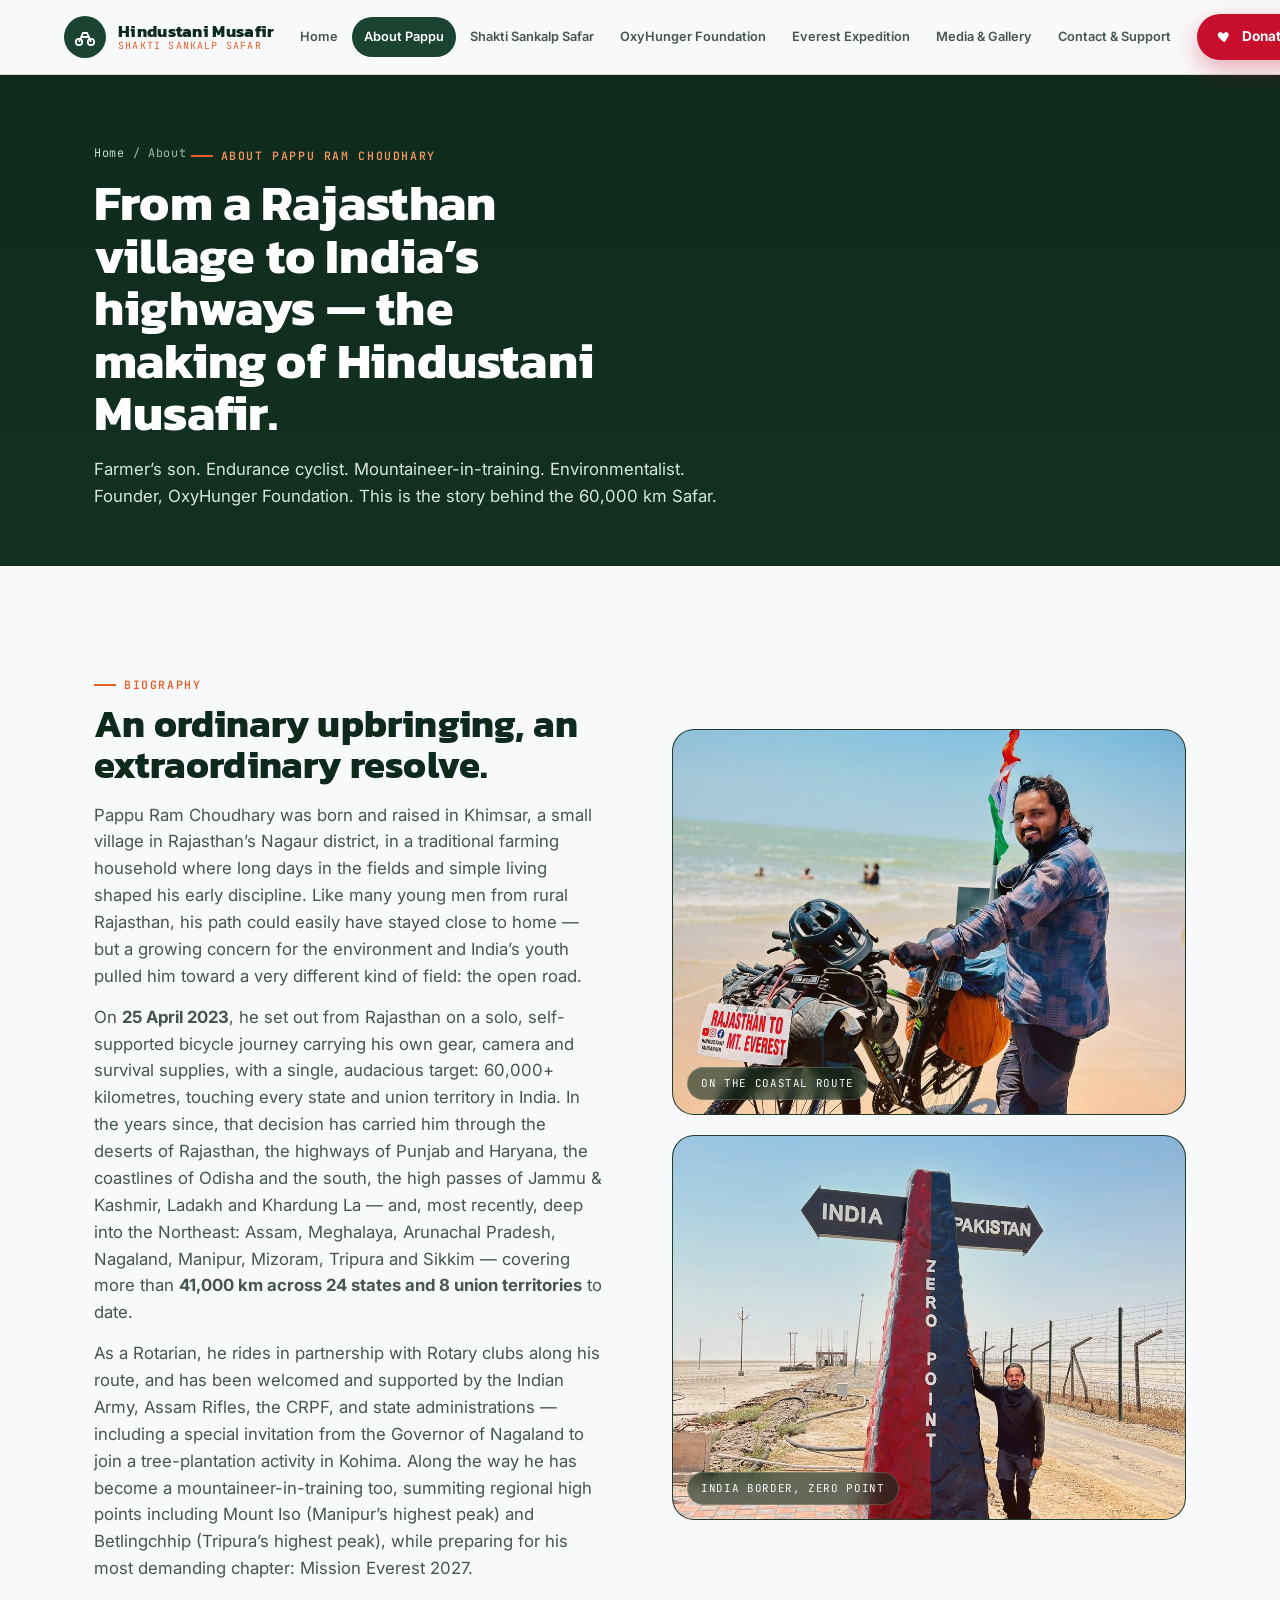
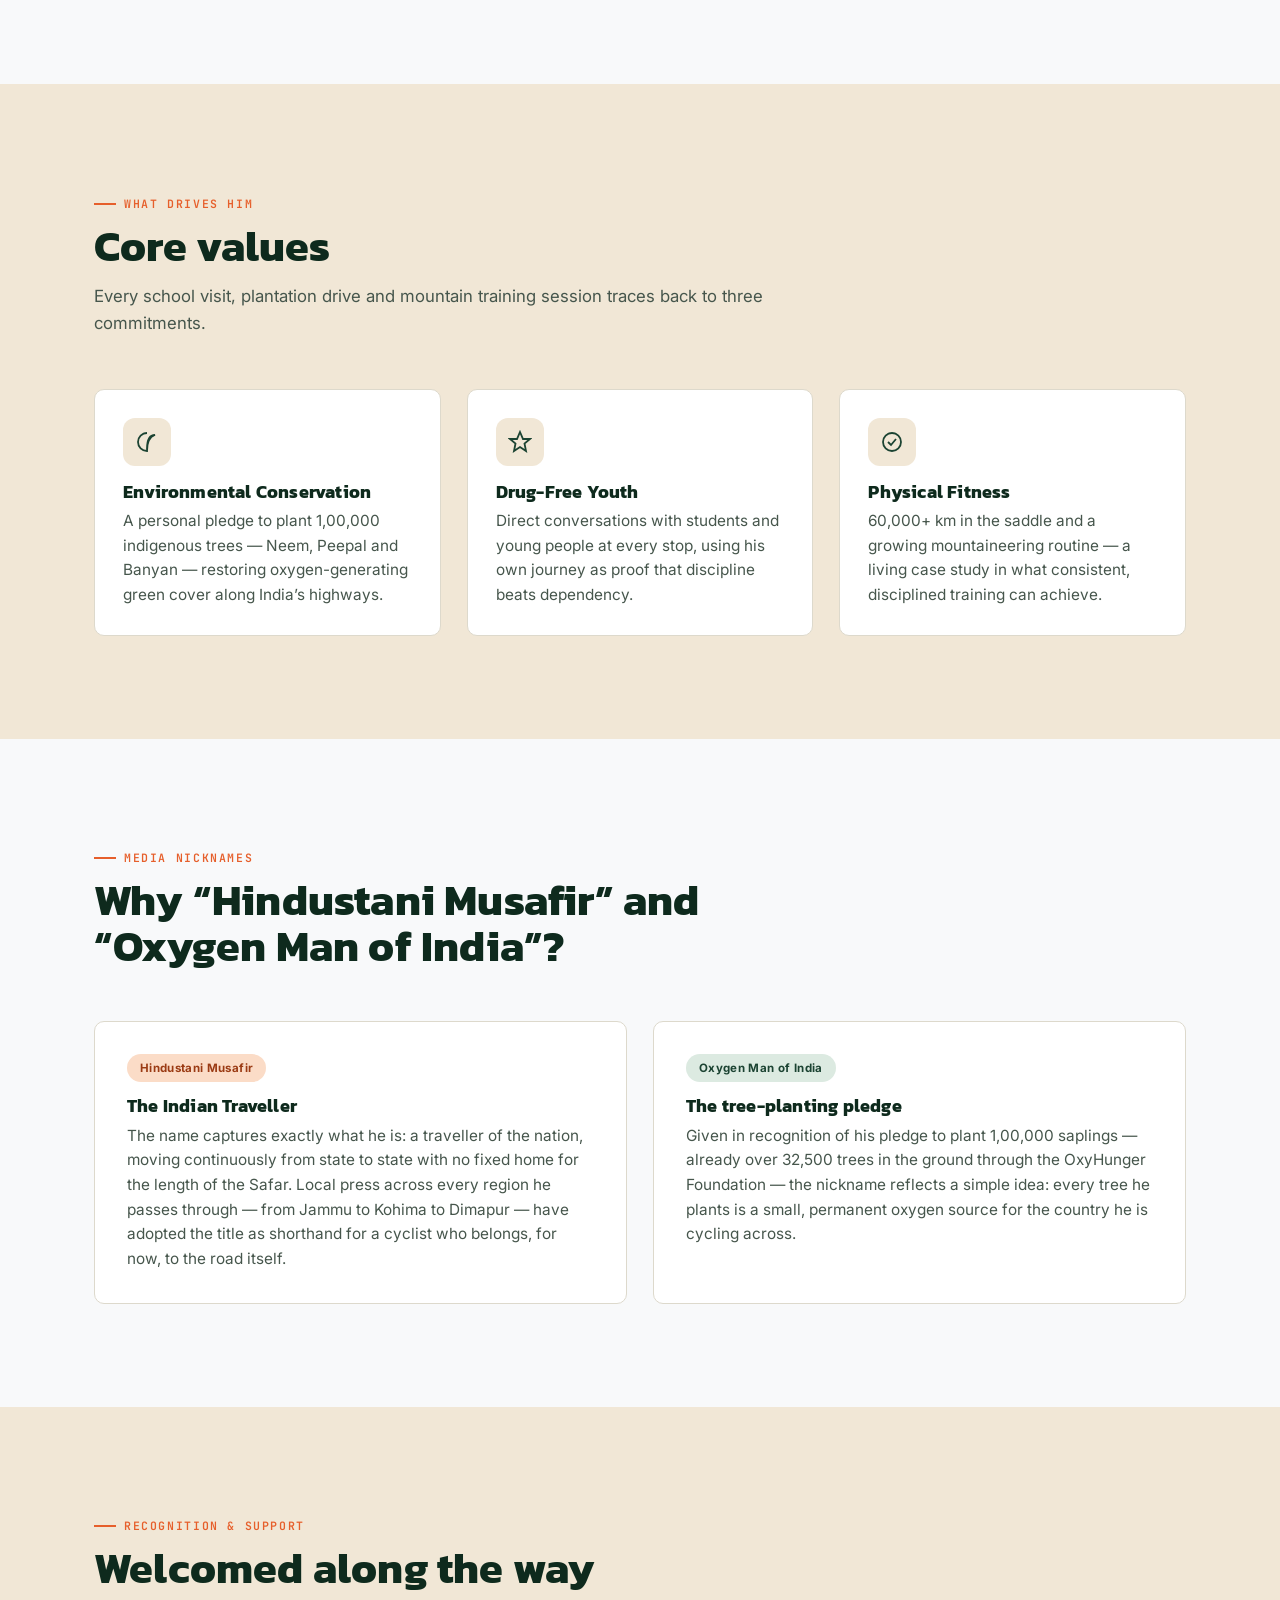
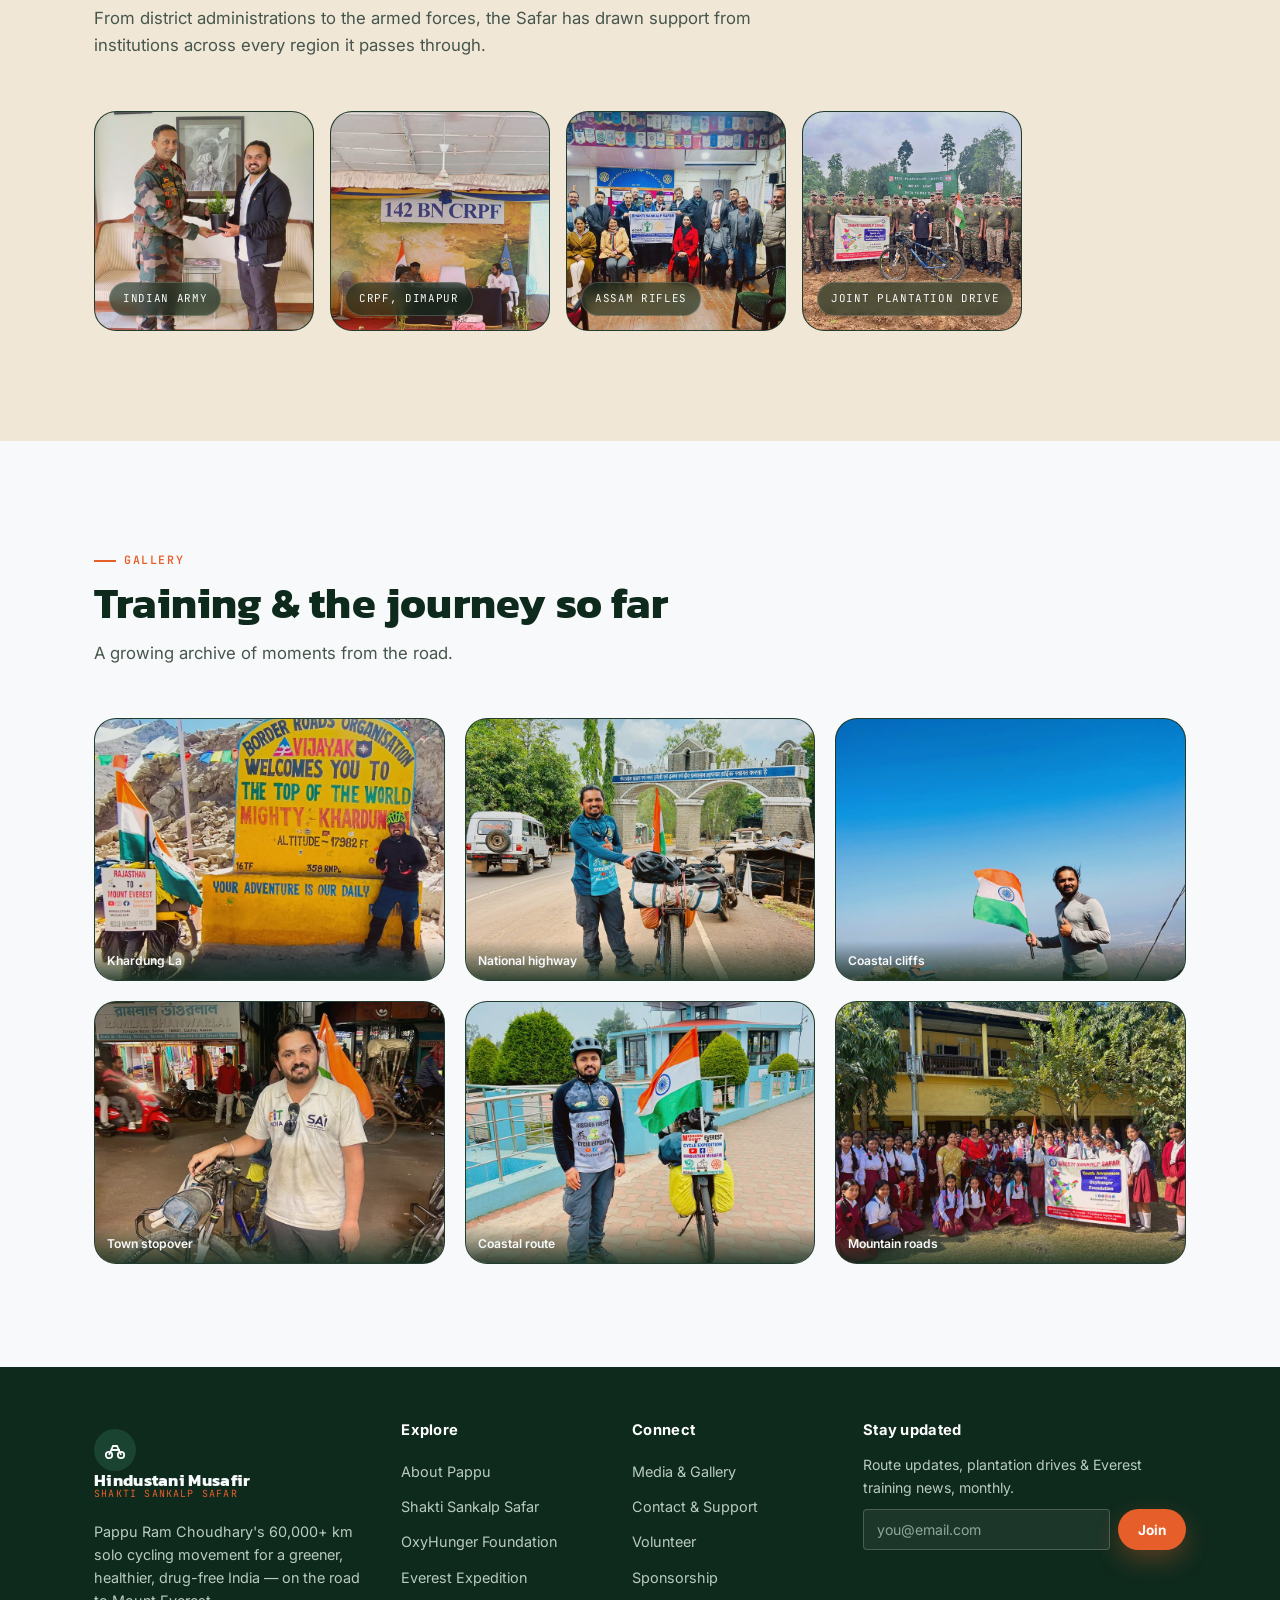
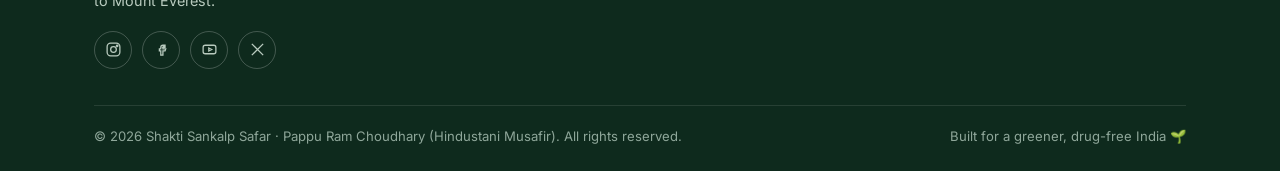
==== about.html @ b721d06b "Add files via upload" ====
<!DOCTYPE html>
<html lang="en">
<head>
<meta charset="UTF-8">
<meta name="viewport" content="width=device-width, initial-scale=1.0">
<title>About Pappu Ram Choudhary | Hindustani Musafir</title>
<meta name="description" content="From Khimsar village in Rajasthan to India's highways &mdash; the story of endurance cyclist, mountaineer and environmentalist Pappu Ram Choudhary.">
<link rel="preconnect" href="https://fonts.googleapis.com">
<link rel="preconnect" href="https://fonts.gstatic.com" crossorigin>
<link href="https://fonts.googleapis.com/css2?family=Kanit:wght@500;600;700&family=Inter:wght@400;500;600;700;800&family=JetBrains+Mono:wght@500;700&display=swap" rel="stylesheet">
<link rel="stylesheet" href="css/style.css">
</head>
<body>
  <header class="site-header">
    <nav class="nav">
      <a href="index.html" class="brand">
        <span class="brand-mark">
      <svg viewBox="0 0 24 24" fill="none" stroke="#F8F9FA" stroke-width="1.8" xmlns="http://www.w3.org/2000/svg">
        <circle cx="6" cy="17" r="3.2"/><circle cx="18" cy="17" r="3.2"/>
        <path d="M6 17l4-9h4l4 9M10 8h4M8 12h9"/>
      </svg>
    </span>
        <span class="brand-text">
          <strong>Hindustani Musafir</strong>
          <span>Shakti Sankalp Safar</span>
        </span>
      </a>
      <div class="nav-links">
        <a href="index.html">Home</a>
        <a href="about.html" class="active">About Pappu</a>
        <a href="mission.html">Shakti Sankalp Safar</a>
        <a href="foundation.html">OxyHunger Foundation</a>
        <a href="everest.html">Everest Expedition</a>
        <a href="media.html">Media & Gallery</a>
        <a href="contact.html">Contact & Support</a>
      </div>
      <div class="nav-cta">
        <a href="https://your-payment-link-here.example.com" target="_blank" rel="noopener" class="btn btn-donate btn-sm"><svg viewBox="0 0 24 24" fill="currentColor" width="15" height="15"><path d="M12 21s-7.5-4.6-10-9.1C.3 8.6 1.8 5 5.4 5c2 0 3.4 1 4.6 2.6C11.2 6 12.6 5 14.6 5 18.2 5 19.7 8.6 18 11.9 15.5 16.4 12 21 12 21z"/></svg>Donate</a>
        <a href="contact.html" class="btn btn-primary btn-sm">Support the Cause</a>
      </div>
      <button class="hamburger" aria-label="Toggle navigation" aria-expanded="false">
        <span></span><span></span><span></span>
      </button>
    </nav>
    <div class="mobile-panel">
      <a href="index.html">Home</a>
        <a href="about.html" class="active">About Pappu</a>
        <a href="mission.html">Shakti Sankalp Safar</a>
        <a href="foundation.html">OxyHunger Foundation</a>
        <a href="everest.html">Everest Expedition</a>
        <a href="media.html">Media & Gallery</a>
        <a href="contact.html">Contact & Support</a>
      <a href="https://your-payment-link-here.example.com" target="_blank" rel="noopener" class="btn btn-donate">Donate</a>
      <a href="contact.html" class="btn btn-primary">Support the Cause</a>
    </div>
  </header>

<main>

  <section class="page-hero">
    <div class="wrap">
      <span class="breadcrumb"><a href="index.html">Home</a> / About</span>
      <span class="eyebrow">About Pappu Ram Choudhary</span>
      <h1>From a Rajasthan village to India&rsquo;s highways &mdash; the making of Hindustani Musafir.</h1>
      <p>Farmer&rsquo;s son. Endurance cyclist. Mountaineer-in-training. Environmentalist. Founder, OxyHunger Foundation. This is the story behind the 60,000&nbsp;km Safar.</p>
    </div>
  </section>

  <section class="section">
    <div class="wrap two-col">
      <div>
        <span class="eyebrow">Biography</span>
        <h2 style="font-size:clamp(1.8rem,3vw,2.4rem); margin-top:10px;">An ordinary upbringing, an extraordinary resolve.</h2>
        <p style="margin-top:16px; color:var(--ink-soft); font-size:1.05rem;">Pappu Ram Choudhary was born and raised in Khimsar, a small village in Rajasthan&rsquo;s Nagaur district, in a traditional farming household where long days in the fields and simple living shaped his early discipline. Like many young men from rural Rajasthan, his path could easily have stayed close to home &mdash; but a growing concern for the environment and India&rsquo;s youth pulled him toward a very different kind of field: the open road.</p>
        <p style="margin-top:14px; color:var(--ink-soft); font-size:1.05rem;">On <strong>25 April 2023</strong>, he set out from Rajasthan on a solo, self-supported bicycle journey carrying his own gear, camera and survival supplies, with a single, audacious target: 60,000+ kilometres, touching every state and union territory in India. In the years since, that decision has carried him through the deserts of Rajasthan, the highways of Punjab and Haryana, the coastlines of Odisha and the south, the high passes of Jammu &amp; Kashmir, Ladakh and Khardung La &mdash; and, most recently, deep into the Northeast: Assam, Meghalaya, Arunachal Pradesh, Nagaland, Manipur, Mizoram, Tripura and Sikkim &mdash; covering more than <strong>41,000 km across 24 states and 8 union territories</strong> to date.</p>
        <p style="margin-top:14px; color:var(--ink-soft); font-size:1.05rem;">As a Rotarian, he rides in partnership with Rotary clubs along his route, and has been welcomed and supported by the Indian Army, Assam Rifles, the CRPF, and state administrations &mdash; including a special invitation from the Governor of Nagaland to join a tree-plantation activity in Kohima. Along the way he has become a mountaineer-in-training too, summiting regional high points including Mount Iso (Manipur&rsquo;s highest peak) and Betlingchhip (Tripura&rsquo;s highest peak), while preparing for his most demanding chapter: Mission Everest 2027.</p>
      </div>
      <div style="display:flex; flex-direction:column; gap:20px;">
        <div class="photo ratio-landscape">
          <img src="images/beach-flag.jpg" alt="Pappu Ram Choudhary on a coastal road with the Indian tricolour during Shakti Sankalp Safar">
          <span class="cap-tag">On the coastal route</span>
        </div>
        <div class="photo ratio-landscape">
          <img src="images/india-pakistan-zero-point.jpg" alt="Pappu Ram Choudhary at the India border zero point milestone marker">
          <span class="cap-tag">India border, zero point</span>
        </div>
      </div>
    </div>
  </section>

  <section class="section section--sand">
    <div class="wrap">
      <div class="section-head">
        <span class="eyebrow">What drives him</span>
        <h2>Core values</h2>
        <p>Every school visit, plantation drive and mountain training session traces back to three commitments.</p>
      </div>
      <div class="grid-3">
        <div class="card">
          <div class="icon"><svg viewBox="0 0 24 24" fill="none" stroke="currentColor" stroke-width="1.8"><path d="M12 3C7 3 3 7 3 12c0 5 4 9 9 9 0-8 2-14 8-16-6 0-8 6-8 14"/></svg></div>
          <h3>Environmental Conservation</h3>
          <p>A personal pledge to plant 1,00,000 indigenous trees &mdash; Neem, Peepal and Banyan &mdash; restoring oxygen-generating green cover along India&rsquo;s highways.</p>
        </div>
        <div class="card">
          <div class="icon"><svg viewBox="0 0 24 24" fill="none" stroke="currentColor" stroke-width="1.8"><path d="M12 2l3 7h7l-5.5 4.5L18 21l-6-4-6 4 1.5-7.5L2 9h7z"/></svg></div>
          <h3>Drug-Free Youth</h3>
          <p>Direct conversations with students and young people at every stop, using his own journey as proof that discipline beats dependency.</p>
        </div>
        <div class="card">
          <div class="icon"><svg viewBox="0 0 24 24" fill="none" stroke="currentColor" stroke-width="1.8"><circle cx="12" cy="12" r="9"/><path d="M8 12l3 3 5-6"/></svg></div>
          <h3>Physical Fitness</h3>
          <p>60,000+ km in the saddle and a growing mountaineering routine &mdash; a living case study in what consistent, disciplined training can achieve.</p>
        </div>
      </div>
    </div>
  </section>

  <section class="section">
    <div class="wrap">
      <div class="section-head">
        <span class="eyebrow">Media nicknames</span>
        <h2>Why &ldquo;Hindustani Musafir&rdquo; and &ldquo;Oxygen Man of India&rdquo;?</h2>
      </div>
      <div class="grid-2">
        <div class="card" style="padding:32px;">
          <span class="pill">Hindustani Musafir</span>
          <h3 style="margin-top:14px;">The Indian Traveller</h3>
          <p>The name captures exactly what he is: a traveller of the nation, moving continuously from state to state with no fixed home for the length of the Safar. Local press across every region he passes through &mdash; from Jammu to Kohima to Dimapur &mdash; have adopted the title as shorthand for a cyclist who belongs, for now, to the road itself.</p>
        </div>
        <div class="card" style="padding:32px;">
          <span class="pill green">Oxygen Man of India</span>
          <h3 style="margin-top:14px;">The tree-planting pledge</h3>
          <p>Given in recognition of his pledge to plant 1,00,000 saplings &mdash; already over 32,500 trees in the ground through the OxyHunger Foundation &mdash; the nickname reflects a simple idea: every tree he plants is a small, permanent oxygen source for the country he is cycling across.</p>
        </div>
      </div>
    </div>
  </section>

  <section class="section section--sand">
    <div class="wrap">
      <div class="section-head">
        <span class="eyebrow">Recognition &amp; support</span>
        <h2>Welcomed along the way</h2>
        <p>From district administrations to the armed forces, the Safar has drawn support from institutions across every region it passes through.</p>
      </div>
      <div class="recog-strip">
        <div class="photo ratio-square"><img src="images/army-officer-gift.jpg" alt="Army officer presenting a memento to Pappu Ram Choudhary"><span class="cap-tag">Indian Army</span></div>
        <div class="photo ratio-square"><img src="images/crpf-ceremony.jpg" alt="CRPF felicitation ceremony for Pappu Ram Choudhary"><span class="cap-tag">CRPF, Dimapur</span></div>
        <div class="photo ratio-square"><img src="images/army-banner-tree.jpg" alt="Army personnel with Pappu Ram Choudhary at a plantation banner event"><span class="cap-tag">Assam Rifles</span></div>
        <div class="photo ratio-square"><img src="images/army-plantation-flag.jpg" alt="Plantation drive with army personnel and the Indian flag"><span class="cap-tag">Joint plantation drive</span></div>
      </div>
    </div>
  </section>

  <section class="section">
    <div class="wrap">
      <div class="section-head">
        <span class="eyebrow">Gallery</span>
        <h2>Training &amp; the journey so far</h2>
        <p>A growing archive of moments from the road.</p>
      </div>
      <div class="gallery-grid">
        <div class="gallery-item photo"><img src="images/khardungla-signboard.jpg" alt="Khardung La welcome signboard with cycle"><span class="gcap">Khardung La</span></div>
        <div class="gallery-item photo"><img src="images/highway-truck.jpg" alt="Cycling alongside highway traffic"><span class="gcap">National highway</span></div>
        <div class="gallery-item photo"><img src="images/cliff-flag.jpg" alt="Standing on a cliff road with the Indian flag"><span class="gcap">Coastal cliffs</span></div>
        <div class="gallery-item photo"><img src="images/town-stop-flag.jpg" alt="A short stop in a small town along the route"><span class="gcap">Town stopover</span></div>
        <div class="gallery-item photo"><img src="images/beach-seat.jpg" alt="Resting by the cycle on a beach road"><span class="gcap">Coastal route</span></div>
        <div class="gallery-item photo"><img src="images/mountain-distant-cyclist.jpg" alt="A distant view of the cyclist on a mountain road"><span class="gcap">Mountain roads</span></div>
      </div>
    </div>
  </section>

</main>

  <footer class="site-footer">
    <div class="wrap">
      <div class="footer-grid">
        <div class="footer-brand">
          <a href="index.html" class="brand">
            <span class="brand-mark">
      <svg viewBox="0 0 24 24" fill="none" stroke="#F8F9FA" stroke-width="1.8" xmlns="http://www.w3.org/2000/svg">
        <circle cx="6" cy="17" r="3.2"/><circle cx="18" cy="17" r="3.2"/>
        <path d="M6 17l4-9h4l4 9M10 8h4M8 12h9"/>
      </svg>
    </span>
            <span class="brand-text">
              <strong style="color:#F8F9FA;">Hindustani Musafir</strong>
              <span>Shakti Sankalp Safar</span>
            </span>
          </a>
          <p>Pappu Ram Choudhary's 60,000+ km solo cycling movement for a greener, healthier, drug-free India &mdash; on the road to Mount Everest.</p>
          <div class="social-row">
            <a href="https://www.instagram.com/hindustani_musafirr/" aria-label="Instagram" target="_blank" rel="noopener"><svg viewBox="0 0 24 24" fill="none" stroke="currentColor" stroke-width="1.8"><rect x="3" y="3" width="18" height="18" rx="5"/><circle cx="12" cy="12" r="4"/><circle cx="17.2" cy="6.8" r="1"/></svg></a>
            <a href="https://www.facebook.com/hindustanimusafirr/" aria-label="Facebook" target="_blank" rel="noopener"><svg viewBox="0 0 24 24" fill="none" stroke="currentColor" stroke-width="1.8"><path d="M14 9h3V6h-3c-1.7 0-3 1.3-3 3v2H9v3h2v6h3v-6h3l1-3h-4v-2c0-.6.4-1 1-1z"/></svg></a>
            <a href="https://www.youtube.com/@HindustaniMusafir" aria-label="YouTube" target="_blank" rel="noopener"><svg viewBox="0 0 24 24" fill="none" stroke="currentColor" stroke-width="1.8"><rect x="3" y="6" width="18" height="12" rx="3"/><path d="M11 10l4 2-4 2z"/></svg></a>
            <a href="#" aria-label="Twitter/X" target="_blank" rel="noopener"><svg viewBox="0 0 24 24" fill="none" stroke="currentColor" stroke-width="1.8"><path d="M4 4l16 16M20 4L4 20"/></svg></a>
          </div>
        </div>
        <div>
          <h4>Explore</h4>
          <a href="about.html">About Pappu</a>
          <a href="mission.html">Shakti Sankalp Safar</a>
          <a href="foundation.html">OxyHunger Foundation</a>
          <a href="everest.html">Everest Expedition</a>
        </div>
        <div>
          <h4>Connect</h4>
          <a href="media.html">Media &amp; Gallery</a>
          <a href="contact.html">Contact &amp; Support</a>
          <a href="foundation.html#volunteer">Volunteer</a>
          <a href="everest.html#sponsor">Sponsorship</a>
        </div>
        <div>
          <h4>Stay updated</h4>
          <p style="color:#B9CBBF; font-size:.88rem; margin-bottom:8px;">Route updates, plantation drives &amp; Everest training news, monthly.</p>
          <form class="newsletter" data-demo-form onsubmit="return false;">
            <input type="email" placeholder="you@email.com" aria-label="Email for newsletter" required>
            <button class="btn btn-primary btn-sm" type="submit">Join</button>
          </form>
          <div class="form-success" style="margin-top:10px;">Thanks &mdash; you&rsquo;re on the list!</div>
        </div>
      </div>
      <div class="footer-bottom">
        <span>&copy; 2026 Shakti Sankalp Safar &middot; Pappu Ram Choudhary (Hindustani Musafir). All rights reserved.</span>
        <span>Built for a greener, drug-free India &#127793;</span>
      </div>
    </div>
  </footer>
<script src="js/script.js"></script>
</body>
</html>
---- css/style.css ----
/* =========================================================
   SHAKTI SANKALP SAFAR — Design System
   Signature element: the "Safar Line" — a dashed route path
   (like a route marked on a paper map) that threads through
   hero art, timelines and milestones across the whole site.
   ========================================================= */

:root{
  /* ---- Color tokens ---- */
  --forest:        #1B4332;
  --forest-deep:    #0E2A1D;
  --forest-mid:     #2D6A4F;
  --saffron:        #E65F2B;
  --saffron-light:  #F2955E;
  --saffron-pale:   #FBDCC7;
  --offwhite:       #F8F9FA;
  --sand:           #F1E7D6;
  --ink:            #17241C;
  --ink-soft:       #46564C;
  --line:           #DDD9CC;
  --white:          #FFFFFF;

  /* ---- Type ---- */
  --f-display: "Kanit", "Poppins", sans-serif;
  --f-body:    "Inter", -apple-system, sans-serif;
  --f-mono:    "JetBrains Mono", "Roboto Mono", monospace;

  /* ---- Scale / rhythm ---- */
  --radius-s: 4px;
  --radius-m: 10px;
  --radius-l: 22px;
  --maxw: 1220px;
  --maxw-nav: 1520px;
  --gutter: clamp(20px, 5vw, 64px);
  --shadow-1: 0 1px 2px rgba(14,42,29,.06), 0 8px 24px rgba(14,42,29,.08);
  --shadow-2: 0 20px 50px rgba(14,42,29,.18);
}

/* ---------------------------------------------------------
   Reset & base
   --------------------------------------------------------- */
*, *::before, *::after{ box-sizing:border-box; }
html{ scroll-behavior:smooth; }
body{
  margin:0;
  font-family:var(--f-body);
  color:var(--ink);
  background:var(--offwhite);
  line-height:1.6;
  -webkit-font-smoothing:antialiased;
}
img{ max-width:100%; display:block; }
a{ color:inherit; text-decoration:none; }
ul{ margin:0; padding:0; list-style:none; }
h1,h2,h3,h4{ font-family:var(--f-display); margin:0; line-height:1.06; letter-spacing:.2px; color:var(--forest-deep); }
p{ margin:0; }
button{ font-family:inherit; cursor:pointer; }
input,textarea,select{ font-family:inherit; font-size:1rem; }

:focus-visible{
  outline:3px solid var(--saffron);
  outline-offset:3px;
}

@media (prefers-reduced-motion: reduce){
  *{ animation-duration:.001ms !important; animation-iteration-count:1 !important; transition-duration:.001ms !important; scroll-behavior:auto !important; }
}

.wrap{ max-width:var(--maxw); margin:0 auto; padding:0 var(--gutter); }
.eyebrow{
  display:inline-flex; align-items:center; gap:8px;
  font-family:var(--f-mono); font-size:.72rem; letter-spacing:.14em; text-transform:uppercase;
  color:var(--saffron); font-weight:600;
}
.eyebrow::before{ content:""; width:22px; height:2px; background:var(--saffron); display:inline-block; }

.section{ padding:clamp(56px,8vw,108px) 0; }
.section--sand{ background:var(--sand); }
.section--forest{ background:var(--forest-deep); color:var(--offwhite); }
.section--forest h2, .section--forest h3, .section--forest h4{ color:var(--offwhite); }
.section-head{ max-width:680px; margin-bottom:clamp(28px,5vw,52px); }
.section-head h2{ font-size:clamp(1.9rem,3.6vw,2.7rem); margin-top:10px; }
.section-head p{ margin-top:14px; color:var(--ink-soft); font-size:1.05rem; }
.section--forest .section-head p{ color:#CFE0D5; }

.btn{
  display:inline-flex; align-items:center; justify-content:center; gap:10px;
  padding:14px 26px; border-radius:999px; font-weight:700; font-size:.95rem;
  border:2px solid transparent; transition:transform .18s ease, box-shadow .18s ease, background .18s ease, color .18s ease;
  white-space:nowrap;
}
.btn:hover{ transform:translateY(-2px); }
.btn-primary{ background:var(--saffron); color:var(--white); box-shadow:0 10px 24px rgba(230,95,43,.32); }
.btn-primary:hover{ background:#D5511F; }
.btn-outline{ background:transparent; border-color:currentColor; color:inherit; }
.btn-outline:hover{ background:rgba(255,255,255,.12); }
.btn-outline.dark{ border-color:var(--forest); color:var(--forest); }
.btn-outline.dark:hover{ background:var(--forest); color:var(--white); }
.btn-ghost{ background:var(--forest); color:var(--white); }
.btn-ghost:hover{ background:var(--forest-mid); }
.btn-donate{ background:#C8102E; color:var(--white); box-shadow:0 10px 24px rgba(200,16,46,.32); }
.btn-donate:hover{ background:#A50D25; }
.btn-donate svg{ flex-shrink:0; }
.btn-sm{ padding:10px 18px; font-size:.85rem; }
.btn[disabled]{ opacity:.55; cursor:not-allowed; transform:none; }

/* ---------------------------------------------------------
   Header / Nav
   --------------------------------------------------------- */
.site-header{
  position:sticky; top:0; z-index:100;
  background:rgba(248,249,250,.92); backdrop-filter:blur(10px);
  border-bottom:1px solid var(--line);
}
.nav{
  display:flex; align-items:center; justify-content:space-between;
  padding:14px var(--gutter); max-width:var(--maxw-nav); margin:0 auto;
  flex-wrap:nowrap; gap:14px;
}
.brand{ display:flex; align-items:center; gap:12px; flex-shrink:0; transition:opacity .18s ease; }
.brand:hover{ opacity:.85; }
.brand-mark{
  width:42px; height:42px; border-radius:50%; background:var(--forest);
  display:flex; align-items:center; justify-content:center; flex-shrink:0;
}
.brand-mark svg{ width:24px; height:24px; }
.brand-text{ display:flex; flex-direction:column; line-height:1.1; }
.brand-text strong{ font-family:var(--f-display); font-size:1.06rem; color:var(--forest-deep); letter-spacing:.3px; }
.brand-text span{ font-family:var(--f-mono); font-size:.62rem; letter-spacing:.12em; text-transform:uppercase; color:var(--saffron); }

.nav-links{ display:flex; align-items:center; flex-wrap:nowrap; gap:2px; }
.nav-links a{
  position:relative;
  padding:10px 12px; font-weight:600; font-size:clamp(.8rem,.85vw,.9rem); color:var(--ink-soft);
  border-radius:999px; white-space:nowrap; flex-shrink:0;
  transition:background .18s ease, color .18s ease, transform .18s ease;
}
.nav-links a::after{
  content:""; position:absolute; left:14px; right:14px; bottom:5px; height:2px;
  border-radius:2px; background:var(--saffron);
  transform:scaleX(0); transform-origin:50% 50%;
  transition:transform .28s cubic-bezier(.4,0,.2,1);
}
.nav-links a:hover{ background:var(--sand); color:var(--forest-deep); transform:translateY(-2px); }
.nav-links a:hover::after{ transform:scaleX(1); }
.nav-links a.active{ background:var(--forest); color:var(--white); }
.nav-links a.active::after{ content:none; }
.nav-cta{ display:flex; align-items:center; gap:10px; flex-shrink:0; }

.hamburger{
  display:none; flex-direction:column; justify-content:center; gap:5px;
  width:44px; height:44px; border:1px solid var(--line); border-radius:10px; background:var(--white);
}
.hamburger span{ width:20px; height:2px; background:var(--forest-deep); margin:0 auto; transition:transform .25s ease, opacity .25s ease; }
.hamburger.is-open span:nth-child(1){ transform:translateY(7px) rotate(45deg); }
.hamburger.is-open span:nth-child(2){ opacity:0; }
.hamburger.is-open span:nth-child(3){ transform:translateY(-7px) rotate(-45deg); }

.mobile-panel{
  display:none; flex-direction:column; gap:2px; padding:8px var(--gutter) 20px;
  border-top:1px solid var(--line); background:var(--offwhite);
}
.mobile-panel a{ padding:13px 6px; font-weight:600; color:var(--ink); border-bottom:1px solid var(--line); transition:color .16s ease, padding-left .16s ease; }
.mobile-panel a:hover{ color:var(--saffron); padding-left:12px; }
.mobile-panel a.active{ color:var(--saffron); }
.mobile-panel .btn{ margin-top:14px; }
.site-header.nav-open .mobile-panel{ display:flex; }

@media (max-width: 1180px){
  .nav-links, .nav-cta .btn-outline{ display:none; }
  .hamburger{ display:flex; }
}

/* ---------------------------------------------------------
   The Safar Line — signature motif
   --------------------------------------------------------- */
.safar-line{ width:100%; height:auto; display:block; }
.safar-line path{
  fill:none; stroke:var(--saffron); stroke-width:3; stroke-linecap:round;
  stroke-dasharray:9 11;
}
.safar-line .safar-line-solid{ stroke:var(--forest-mid); stroke-dasharray:none; opacity:.35; }
.safar-divider{ position:relative; height:54px; overflow:hidden; }
.safar-divider svg{ position:absolute; inset:0; width:100%; height:100%; }

/* ---------------------------------------------------------
   Hero
   --------------------------------------------------------- */
.hero{
  position:relative; overflow:hidden;
  background:
    radial-gradient(circle at 85% 12%, rgba(230,95,43,.16), transparent 45%),
    linear-gradient(180deg, #14301F 0%, var(--forest-deep) 60%, var(--forest-deep) 100%);
  color:var(--offwhite);
  padding-top:clamp(48px,8vw,88px);
}
.hero-grid{
  display:grid; grid-template-columns:1.1fr .9fr; gap:clamp(30px,5vw,60px);
  align-items:center; padding-bottom:clamp(48px,7vw,90px);
}
.hero-eyebrow{
  display:inline-flex; align-items:center; gap:8px; font-family:var(--f-mono);
  font-size:.72rem; letter-spacing:.14em; text-transform:uppercase; color:var(--saffron-light);
  background:rgba(230,95,43,.14); border:1px solid rgba(230,95,43,.4);
  padding:7px 14px; border-radius:999px; margin-bottom:20px;
}
.hero h1{
  font-size:clamp(2.3rem, 5vw, 3.9rem); color:var(--white); font-weight:600;
}
.hero h1 em{ font-style:normal; color:var(--saffron-light); }
.hero p.sub{ margin-top:22px; font-size:clamp(1.02rem,1.6vw,1.2rem); color:#D8E6DC; max-width:52ch; }
.hero-ctas{ display:flex; flex-wrap:wrap; gap:14px; margin-top:32px; }
.hero-art{
  position:relative; border-radius:var(--radius-l); overflow:hidden;
  border:1px solid rgba(255,255,255,.14);
  aspect-ratio:4/5; background:
    linear-gradient(160deg, #2D6A4F 0%, #163726 70%);
  display:flex; align-items:flex-end;
}
.hero-art .tag{
  margin:18px; padding:10px 16px; border-radius:999px; background:rgba(14,42,29,.55);
  backdrop-filter:blur(6px); font-family:var(--f-mono); font-size:.72rem; letter-spacing:.08em;
  color:var(--offwhite); border:1px solid rgba(255,255,255,.2);
}
.hero-strip{
  border-top:1px solid rgba(255,255,255,.12);
  padding:26px 0; display:flex; gap:clamp(24px,5vw,60px); flex-wrap:wrap;
}
.hero-strip .item{ display:flex; align-items:baseline; gap:8px; }
.hero-strip .item b{ font-family:var(--f-mono); color:var(--saffron-light); font-size:1rem; }
.hero-strip .item span{ font-size:.85rem; color:#B9CBBF; }

/* photo placeholder block used across pages in place of real imagery */
.photo-ph{
  position:relative; border-radius:var(--radius-l); overflow:hidden;
  background:linear-gradient(150deg, var(--forest-mid), var(--forest-deep));
  color:var(--offwhite); display:flex; flex-direction:column; align-items:center;
  justify-content:center; text-align:center; padding:26px; gap:10px; min-height:220px;
  border:1px solid rgba(255,255,255,.08);
}
.photo-ph svg{ width:38px; height:38px; opacity:.9; }
.photo-ph .cap{ font-family:var(--f-mono); font-size:.72rem; letter-spacing:.08em; text-transform:uppercase; opacity:.75; }
.photo-ph.saffron{ background:linear-gradient(150deg, var(--saffron-light), #C6491B); }
.photo-ph.sand{ background:linear-gradient(150deg, #EADFCA, #D9C9A8); color:var(--forest-deep); }

/* ---------------------------------------------------------
   Stats
   --------------------------------------------------------- */
.stats-grid{
  display:grid; grid-template-columns:repeat(3,1fr); gap:1px;
  background:var(--line); border-radius:var(--radius-l); overflow:hidden;
  box-shadow:var(--shadow-1);
}
.stat-card{ background:var(--white); padding:clamp(26px,4vw,42px) 24px; text-align:center; }
.stat-card .num{
  font-family:var(--f-mono); font-weight:700; font-size:clamp(2rem,4vw,2.7rem);
  color:var(--forest); display:block;
}
.stat-card .num span{ color:var(--saffron); }
.stat-card .lbl{ margin-top:8px; font-size:.92rem; color:var(--ink-soft); font-weight:600; }
@media (max-width:720px){ .stats-grid{ grid-template-columns:1fr; } .stat-card{ border-bottom:1px solid var(--line); } }

/* ---------------------------------------------------------
   Cards / grids
   --------------------------------------------------------- */
.grid-3{ display:grid; grid-template-columns:repeat(3,1fr); gap:26px; }
.grid-2{ display:grid; grid-template-columns:1fr 1fr; gap:26px; }
@media (max-width:900px){ .grid-3{ grid-template-columns:1fr 1fr; } }
@media (max-width:640px){ .grid-3, .grid-2{ grid-template-columns:1fr; } }

.card{
  background:var(--white); border-radius:var(--radius-m); padding:28px;
  border:1px solid var(--line); transition:box-shadow .2s ease, transform .2s ease;
}
.card:hover{ box-shadow:var(--shadow-1); transform:translateY(-3px); }
.card .icon{
  width:48px; height:48px; border-radius:12px; background:var(--sand);
  display:flex; align-items:center; justify-content:center; margin-bottom:16px;
}
.card .icon svg{ width:24px; height:24px; color:var(--forest); }
.card h3{ font-size:1.15rem; margin-bottom:8px; }
.card p{ color:var(--ink-soft); font-size:.96rem; }

.pill{
  display:inline-block; padding:5px 13px; border-radius:999px; font-size:.72rem;
  font-weight:700; letter-spacing:.03em; background:var(--saffron-pale); color:#9B3B14;
}
.pill.green{ background:#DCEAE1; color:var(--forest); }

/* ---------------------------------------------------------
   Timeline (route & milestones / training log)
   --------------------------------------------------------- */
.timeline{ position:relative; margin-top:10px; }
.timeline::before{
  content:""; position:absolute; left:19px; top:6px; bottom:6px; width:2px;
  background-image:linear-gradient(var(--saffron) 60%, transparent 0%);
  background-size:2px 12px; background-repeat:repeat-y;
}
.timeline-item{ position:relative; padding:0 0 40px 58px; }
.timeline-item:last-child{ padding-bottom:4px; }
.timeline-dot{
  position:absolute; left:0; top:0; width:40px; height:40px; border-radius:50%;
  background:var(--forest); color:var(--white); display:flex; align-items:center; justify-content:center;
  font-family:var(--f-mono); font-weight:700; font-size:.82rem; border:4px solid var(--offwhite); box-shadow:0 0 0 2px var(--saffron);
}
.timeline-item h3{ font-size:1.15rem; margin-bottom:4px; }
.timeline-item .when{ font-family:var(--f-mono); font-size:.72rem; letter-spacing:.06em; text-transform:uppercase; color:var(--saffron); display:block; margin-bottom:6px; }
.timeline-item p{ color:var(--ink-soft); }

/* ---------------------------------------------------------
   Tabs (values / gallery filter etc.)
   --------------------------------------------------------- */
.tabbar{ display:flex; flex-wrap:wrap; gap:10px; margin-bottom:30px; }
.tabbtn{
  padding:10px 18px; border-radius:999px; border:1px solid var(--line); background:var(--white);
  font-weight:600; font-size:.88rem; color:var(--ink-soft); transition:.16s ease;
}
.tabbtn:hover{ border-color:var(--forest-mid); }
.tabbtn.active{ background:var(--forest); border-color:var(--forest); color:var(--white); }

.gallery-grid{ display:grid; grid-template-columns:repeat(3,1fr); gap:20px; }
@media (max-width:900px){ .gallery-grid{ grid-template-columns:1fr 1fr; } }
@media (max-width:560px){ .gallery-grid{ grid-template-columns:1fr; } }
.gallery-item{ aspect-ratio:4/3; border-radius:var(--radius-m); overflow:hidden; }
.gallery-item.hide{ display:none; }

/* ---------------------------------------------------------
   Tiers (sponsorship)
   --------------------------------------------------------- */
.tiers{ display:grid; grid-template-columns:repeat(3,1fr); gap:24px; align-items:stretch; }
@media (max-width:900px){ .tiers{ grid-template-columns:1fr; } }
.tier{
  background:var(--white); border:1px solid var(--line); border-radius:var(--radius-l);
  padding:32px 28px; display:flex; flex-direction:column; gap:16px;
}
.tier.featured{ border-color:var(--saffron); box-shadow:0 20px 40px rgba(230,95,43,.14); position:relative; }
.tier.featured::before{
  content:"MOST POPULAR"; position:absolute; top:-13px; left:28px; background:var(--saffron); color:var(--white);
  font-family:var(--f-mono); font-size:.62rem; letter-spacing:.1em; padding:5px 12px; border-radius:999px;
}
.tier .name{ font-family:var(--f-display); font-size:1.3rem; color:var(--forest-deep); }
.tier .price{ font-family:var(--f-mono); font-size:1.6rem; font-weight:700; color:var(--saffron); }
.tier ul{ display:flex; flex-direction:column; gap:10px; flex:1; }
.tier li{ display:flex; gap:10px; font-size:.92rem; color:var(--ink-soft); }
.tier li svg{ width:18px; height:18px; color:var(--forest-mid); flex-shrink:0; margin-top:2px; }

/* ---------------------------------------------------------
   Forms
   --------------------------------------------------------- */
.form-card{ background:var(--white); border:1px solid var(--line); border-radius:var(--radius-l); padding:clamp(24px,4vw,40px); }
.field{ margin-bottom:18px; }
.field label{ display:block; font-weight:700; font-size:.86rem; margin-bottom:7px; color:var(--forest-deep); }
.field input, .field textarea, .field select{
  width:100%; padding:13px 15px; border-radius:var(--radius-s); border:1.5px solid var(--line);
  background:var(--offwhite); transition:border-color .16s ease, background .16s ease;
}
.field input:focus, .field textarea:focus, .field select:focus{ border-color:var(--saffron); background:var(--white); outline:none; }
.field-row{ display:grid; grid-template-columns:1fr 1fr; gap:16px; }
@media (max-width:560px){ .field-row{ grid-template-columns:1fr; } }
.form-note{ font-size:.82rem; color:var(--ink-soft); margin-top:10px; }
.form-success{
  display:none; align-items:center; gap:10px; background:#E4F1E9; border:1px solid #BEDCC9;
  color:var(--forest); padding:14px 16px; border-radius:var(--radius-s); font-weight:600; font-size:.9rem; margin-top:16px;
}
.form-success.show{ display:flex; }

/* ---------------------------------------------------------
   Footer
   --------------------------------------------------------- */
.site-footer{ background:var(--forest-deep); color:#CFE0D5; padding:56px 0 24px; }
.footer-grid{ display:grid; grid-template-columns:1.4fr 1fr 1fr 1.2fr; gap:40px; padding-bottom:36px; border-bottom:1px solid rgba(255,255,255,.1); }
@media (max-width:860px){ .footer-grid{ grid-template-columns:1fr 1fr; } }
@media (max-width:560px){ .footer-grid{ grid-template-columns:1fr; } }
.footer-grid h4{ color:var(--white); font-size:.92rem; margin-bottom:16px; font-family:var(--f-body); font-weight:700; letter-spacing:.02em; }
.footer-grid a{ display:block; padding:6px 0; color:#B9CBBF; font-size:.9rem; transition:color .15s ease; }
.footer-grid a:hover{ color:var(--saffron-light); }
.footer-brand p{ margin-top:14px; color:#B9CBBF; font-size:.9rem; max-width:32ch; }
.social-row{ display:flex; gap:10px; margin-top:18px; }
.social-row a{
  width:38px; height:38px; border-radius:50%; border:1px solid rgba(255,255,255,.22);
  display:flex; align-items:center; justify-content:center; padding:0;
}
.social-row a:hover{ background:var(--saffron); border-color:var(--saffron); }
.social-row svg{ width:17px; height:17px; }
.newsletter{ display:flex; gap:8px; margin-top:10px; }
.newsletter input{
  flex:1; padding:11px 13px; border-radius:var(--radius-s); border:1px solid rgba(255,255,255,.2);
  background:rgba(255,255,255,.06); color:var(--white); font-size:.88rem;
}
.newsletter input::placeholder{ color:#8FA79A; }
.footer-bottom{ display:flex; justify-content:space-between; align-items:center; padding-top:20px; flex-wrap:wrap; gap:10px; font-size:.82rem; color:#8FA79A; }

/* ---------------------------------------------------------
   Misc utility
   --------------------------------------------------------- */
.mt-lg{ margin-top:48px; }
.center{ text-align:center; margin-left:auto; margin-right:auto; }
.two-col{ display:grid; grid-template-columns:1fr 1fr; gap:clamp(30px,5vw,64px); align-items:center; }
@media (max-width:860px){ .two-col{ grid-template-columns:1fr; } }
.list-check{ display:flex; flex-direction:column; gap:12px; margin-top:18px; }
.list-check li{ display:flex; gap:12px; align-items:flex-start; }
.list-check svg{ width:20px; height:20px; color:var(--saffron); flex-shrink:0; margin-top:2px; }
.list-check span{ color:var(--ink-soft); }

.page-hero{
  background:linear-gradient(180deg, var(--forest-deep), #16362499);
  background-color:var(--forest-deep);
  color:var(--offwhite); padding:64px 0 56px; position:relative; overflow:hidden;
}
.page-hero.has-bg{
  background-image:
    linear-gradient(180deg, rgba(14,42,29,.55) 0%, rgba(14,42,29,.9) 100%),
    var(--hero-bg-img);
  background-size:cover; background-position:center; padding:96px 0 84px;
}
.page-hero .bg-credit{
  position:absolute; right:var(--gutter); bottom:10px; font-family:var(--f-mono);
  font-size:.64rem; letter-spacing:.04em; color:rgba(248,249,250,.5);
}
.page-hero .bg-credit a{ color:rgba(248,249,250,.7); }
.page-hero .eyebrow{ color:var(--saffron-light); }
.page-hero h1{ color:var(--white); font-size:clamp(2rem,4.4vw,3.1rem); margin-top:12px; max-width:16ch; }
.page-hero p{ margin-top:16px; max-width:60ch; color:#D8E6DC; font-size:1.05rem; }
.breadcrumb{ font-family:var(--f-mono); font-size:.74rem; letter-spacing:.06em; color:#9FBBA9; margin-bottom:14px; }
.breadcrumb a{ color:#C7DACE; }
.breadcrumb a:hover{ color:var(--saffron-light); }

.quote-block{
  border-left:3px solid var(--saffron); padding:6px 0 6px 24px; margin:28px 0;
  font-family:var(--f-display); font-size:1.3rem; color:var(--forest-deep); font-weight:500;
}

.badge-row{ display:flex; flex-wrap:wrap; gap:10px; margin-top:18px; }

.map-band{
  border-radius:var(--radius-l); overflow:hidden; border:1px solid var(--line);
  background:linear-gradient(160deg, var(--sand), #E7DBC2);
}

/* ---------------------------------------------------------
   Live Google Map embed (route tracking)
   --------------------------------------------------------- */
.map-embed{
  position:relative; flex:1 1 380px; min-width:280px; border-radius:var(--radius-m);
  overflow:hidden; border:1px solid var(--line); box-shadow:var(--shadow-1);
  aspect-ratio:4/3; background:var(--sand);
}
.map-embed iframe{ position:absolute; inset:0; width:100%; height:100%; border:0; }
.map-embed .live-pill{
  position:absolute; top:12px; left:12px; z-index:2; display:inline-flex; align-items:center; gap:6px;
  padding:6px 12px; border-radius:999px; background:rgba(14,42,29,.82); backdrop-filter:blur(6px);
  color:var(--offwhite); font-family:var(--f-mono); font-size:.66rem; letter-spacing:.08em; text-transform:uppercase;
  border:1px solid rgba(255,255,255,.2); pointer-events:none;
}
.map-embed .live-pill .dot{
  width:7px; height:7px; border-radius:50%; background:#4ADE80; box-shadow:0 0 0 rgba(74,222,128,.6);
  animation:live-pulse 1.8s infinite;
}
@keyframes live-pulse{
  0%{ box-shadow:0 0 0 0 rgba(74,222,128,.55); }
  70%{ box-shadow:0 0 0 9px rgba(74,222,128,0); }
  100%{ box-shadow:0 0 0 0 rgba(74,222,128,0); }
}
.map-embed-link{
  position:absolute; bottom:12px; right:12px; z-index:2;
  padding:8px 14px; border-radius:999px; background:var(--white); color:var(--forest-deep);
  font-size:.78rem; font-weight:700; box-shadow:var(--shadow-1); transition:transform .16s ease, background .16s ease;
}
.map-embed-link:hover{ transform:translateY(-2px); background:var(--saffron); color:var(--white); }

/* ---------------------------------------------------------
   Social feed embeds
   --------------------------------------------------------- */
.social-embed-grid{ display:grid; grid-template-columns:1fr 1fr 1fr; gap:26px; align-items:stretch; }
@media (max-width:980px){ .social-embed-grid{ grid-template-columns:1fr; } }
.social-embed-card{
  background:var(--white); border:1px solid var(--line); border-radius:var(--radius-m);
  overflow:hidden; display:flex; flex-direction:column; transition:box-shadow .2s ease, transform .2s ease;
}
.social-embed-card:hover{ box-shadow:var(--shadow-1); transform:translateY(-3px); }
.social-embed-head{ display:flex; align-items:center; gap:12px; padding:18px 20px; border-bottom:1px solid var(--line); }
.social-embed-head .icon{ width:38px; height:38px; border-radius:10px; background:var(--sand); display:flex; align-items:center; justify-content:center; flex-shrink:0; }
.social-embed-head .icon svg{ width:20px; height:20px; color:var(--forest); }
.social-embed-head h3{ font-size:.98rem; }
.social-embed-head span{ display:block; font-family:var(--f-mono); font-size:.66rem; letter-spacing:.06em; text-transform:uppercase; color:var(--saffron); margin-top:2px; }
.social-embed-body{ flex:1; position:relative; background:var(--sand); min-height:280px; }
.social-embed-foot{ padding:14px 20px; border-top:1px solid var(--line); text-align:center; }

/* Live-styled preview cards for Instagram / YouTube / Facebook (see comment in media.html
   for why these link out instead of embedding a raw third-party iframe). */
.social-preview{ position:absolute; inset:0; display:flex; flex-direction:column; align-items:center; justify-content:center; gap:14px; padding:20px; text-align:center; }
.social-preview strong{ font-family:var(--f-display); color:var(--forest-deep); font-size:1rem; }
.social-preview p{ font-size:.82rem; color:var(--ink-soft); max-width:26ch; }
.social-preview-ring{
  width:72px; height:72px; border-radius:50%; padding:3px;
  display:flex; align-items:center; justify-content:center; animation:ig-spin 5s linear infinite;
}
.social-preview-ring span{
  width:100%; height:100%; border-radius:50%; background:var(--white); display:flex; align-items:center; justify-content:center;
  animation:ig-spin-rev 5s linear infinite;
}
.social-preview-ring svg{ width:30px; height:30px; }
@keyframes ig-spin{ to{ transform:rotate(360deg); } }
@keyframes ig-spin-rev{ to{ transform:rotate(-360deg); } }

.social-preview.ig{ background:linear-gradient(160deg,#F7E7DC,#F1E7D6); }
.ig-ring{ background:conic-gradient(from 210deg,#feda75,#fa7e1e,#d62976,#962fbf,#4f5bd5,#feda75); }
.ig-ring svg{ color:var(--forest); }

.social-preview.yt{ background:linear-gradient(160deg,#1b1b1b,#0e0e0e); }
.social-preview.yt strong{ color:var(--white); }
.social-preview.yt p{ color:#B9B9B9; }
.yt-ring{ background:#FF0000; animation:none; }
.yt-ring span{ background:transparent; animation:none; }
.yt-ring svg{ color:var(--white); width:26px; height:26px; }

.social-preview.fb{ background:linear-gradient(160deg,#E7EFFC,#DCE7FA); }
.fb-ring{ background:#1877F2; animation:none; }
.fb-ring span{ background:transparent; animation:none; }
.fb-ring svg{ color:var(--white); }

/* ---------------------------------------------------------
   Real photography — framed images & background sections
   --------------------------------------------------------- */
.photo{
  position:relative; border-radius:var(--radius-l); overflow:hidden;
  border:1px solid rgba(255,255,255,.08); background:var(--forest-deep);
}
.photo img{ width:100%; height:100%; object-fit:cover; display:block; }
.photo .cap-tag{
  position:absolute; left:14px; bottom:14px; padding:7px 13px; border-radius:999px;
  background:rgba(14,42,29,.6); backdrop-filter:blur(6px); color:var(--offwhite);
  font-family:var(--f-mono); font-size:.68rem; letter-spacing:.06em; text-transform:uppercase;
  border:1px solid rgba(255,255,255,.18);
}
.photo.ratio-portrait{ aspect-ratio:4/5; }
.photo.ratio-landscape{ aspect-ratio:4/3; }
.photo.ratio-wide{ aspect-ratio:16/10; }
.photo.ratio-square{ aspect-ratio:1/1; }

.card-photo{ margin:-28px -28px 18px; border-radius:var(--radius-m) var(--radius-m) 0 0; overflow:hidden; aspect-ratio:4/3; }
.card-photo img{ width:100%; height:100%; object-fit:cover; display:block; transition:transform .35s ease; }
.card:hover .card-photo img{ transform:scale(1.05); }

.bg-section{
  position:relative; background-size:cover; background-position:center;
  color:var(--offwhite); isolation:isolate;
}
.bg-section::before{
  content:""; position:absolute; inset:0; z-index:-1;
  background:linear-gradient(180deg, rgba(14,42,29,.55), rgba(14,42,29,.85));
}
.bg-section h2, .bg-section h3{ color:var(--white); }
.bg-section .section-head p{ color:#D8E6DC; }

.gallery-item img{ width:100%; height:100%; object-fit:cover; display:block; transition:transform .35s ease; }
.gallery-item{ position:relative; cursor:default; }
.gallery-item:hover img{ transform:scale(1.06); }
.gallery-item .gcap{
  position:absolute; left:0; right:0; bottom:0; padding:10px 12px;
  background:linear-gradient(0deg, rgba(14,42,29,.82), transparent);
  color:var(--offwhite); font-size:.76rem; font-weight:600;
}

.clip-card{ background:var(--white); border:1px solid var(--line); border-radius:var(--radius-m); overflow:hidden; }
.clip-card .clip-img{ aspect-ratio:4/5; overflow:hidden; background:#eee; }
.clip-card .clip-img img{ width:100%; height:100%; object-fit:cover; display:block; }
.clip-card .clip-body{ padding:16px 18px; }
.clip-card .clip-body h3{ font-size:1rem; margin-bottom:4px; }
.clip-card .clip-body p{ color:var(--ink-soft); font-size:.86rem; }

.recog-strip{ display:flex; gap:16px; overflow-x:auto; padding-bottom:8px; scroll-snap-type:x proximity; }
.recog-strip .photo{ flex:0 0 220px; scroll-snap-align:start; }
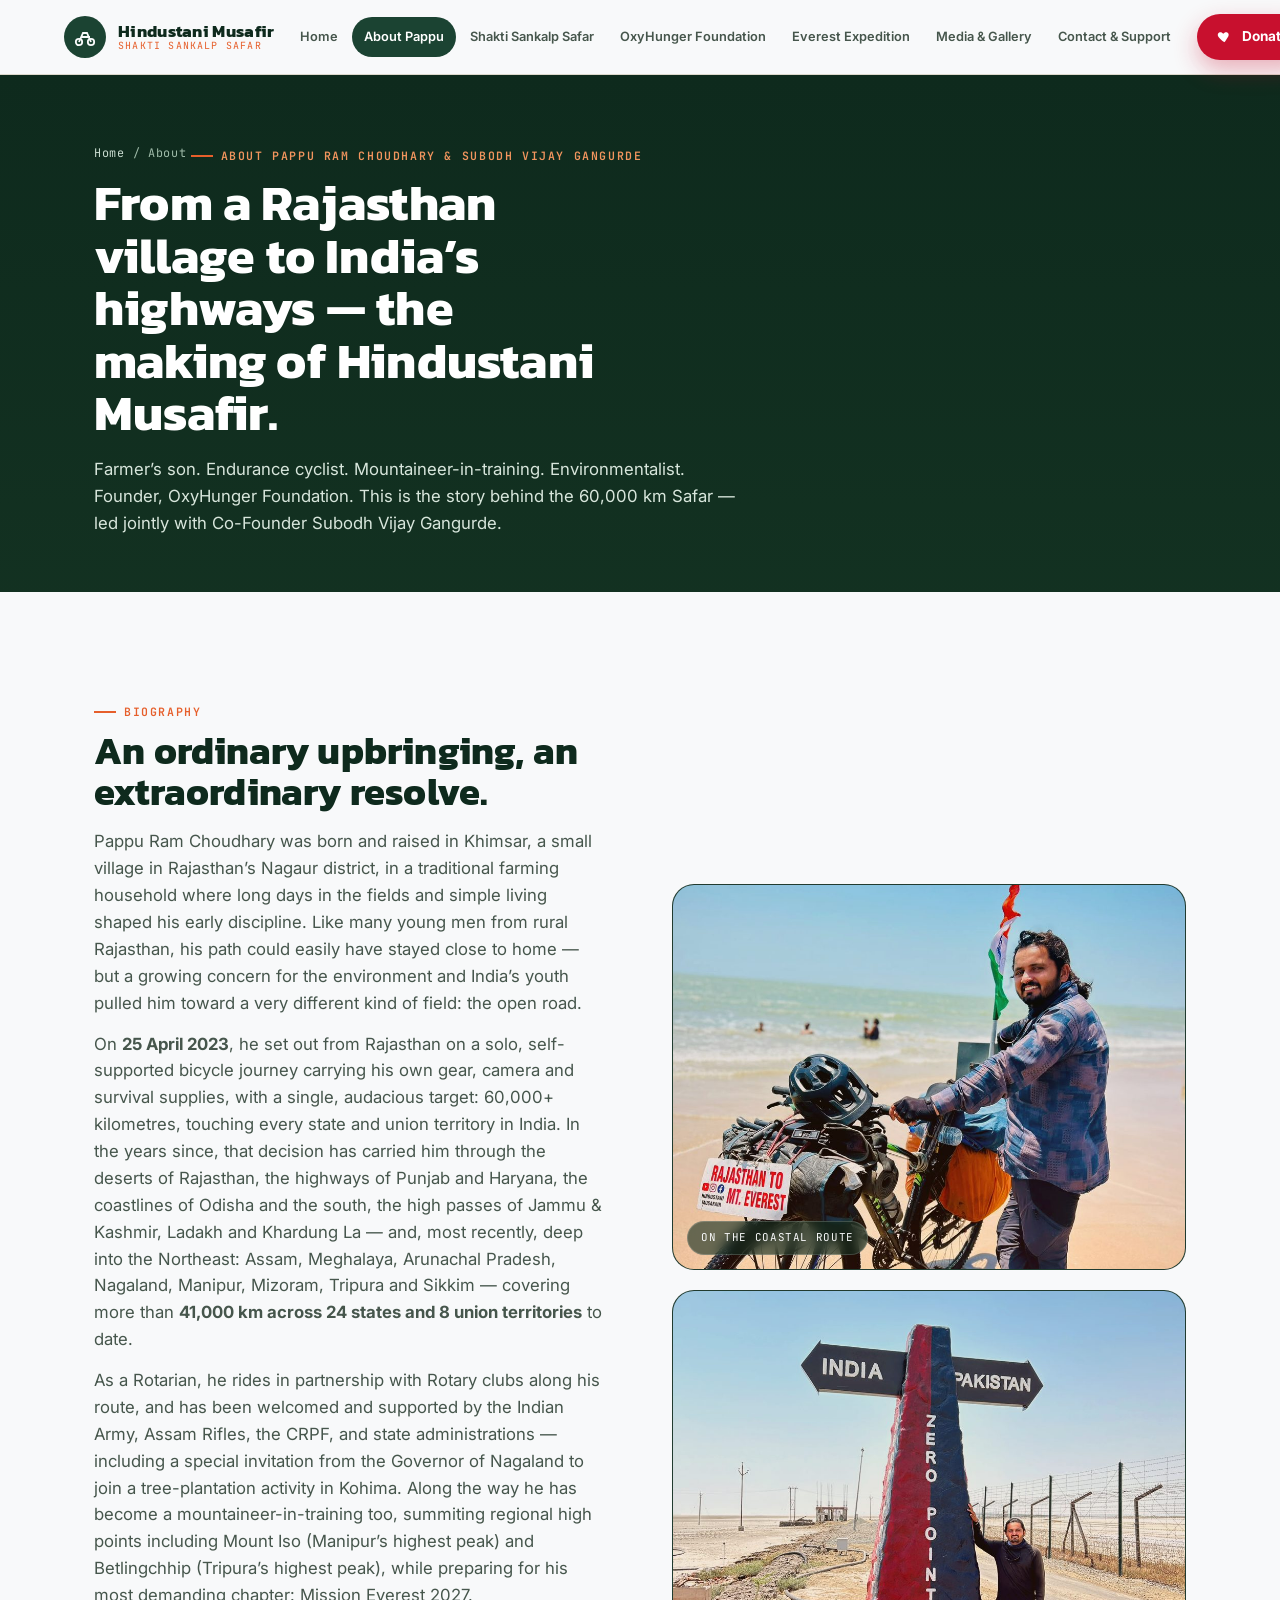
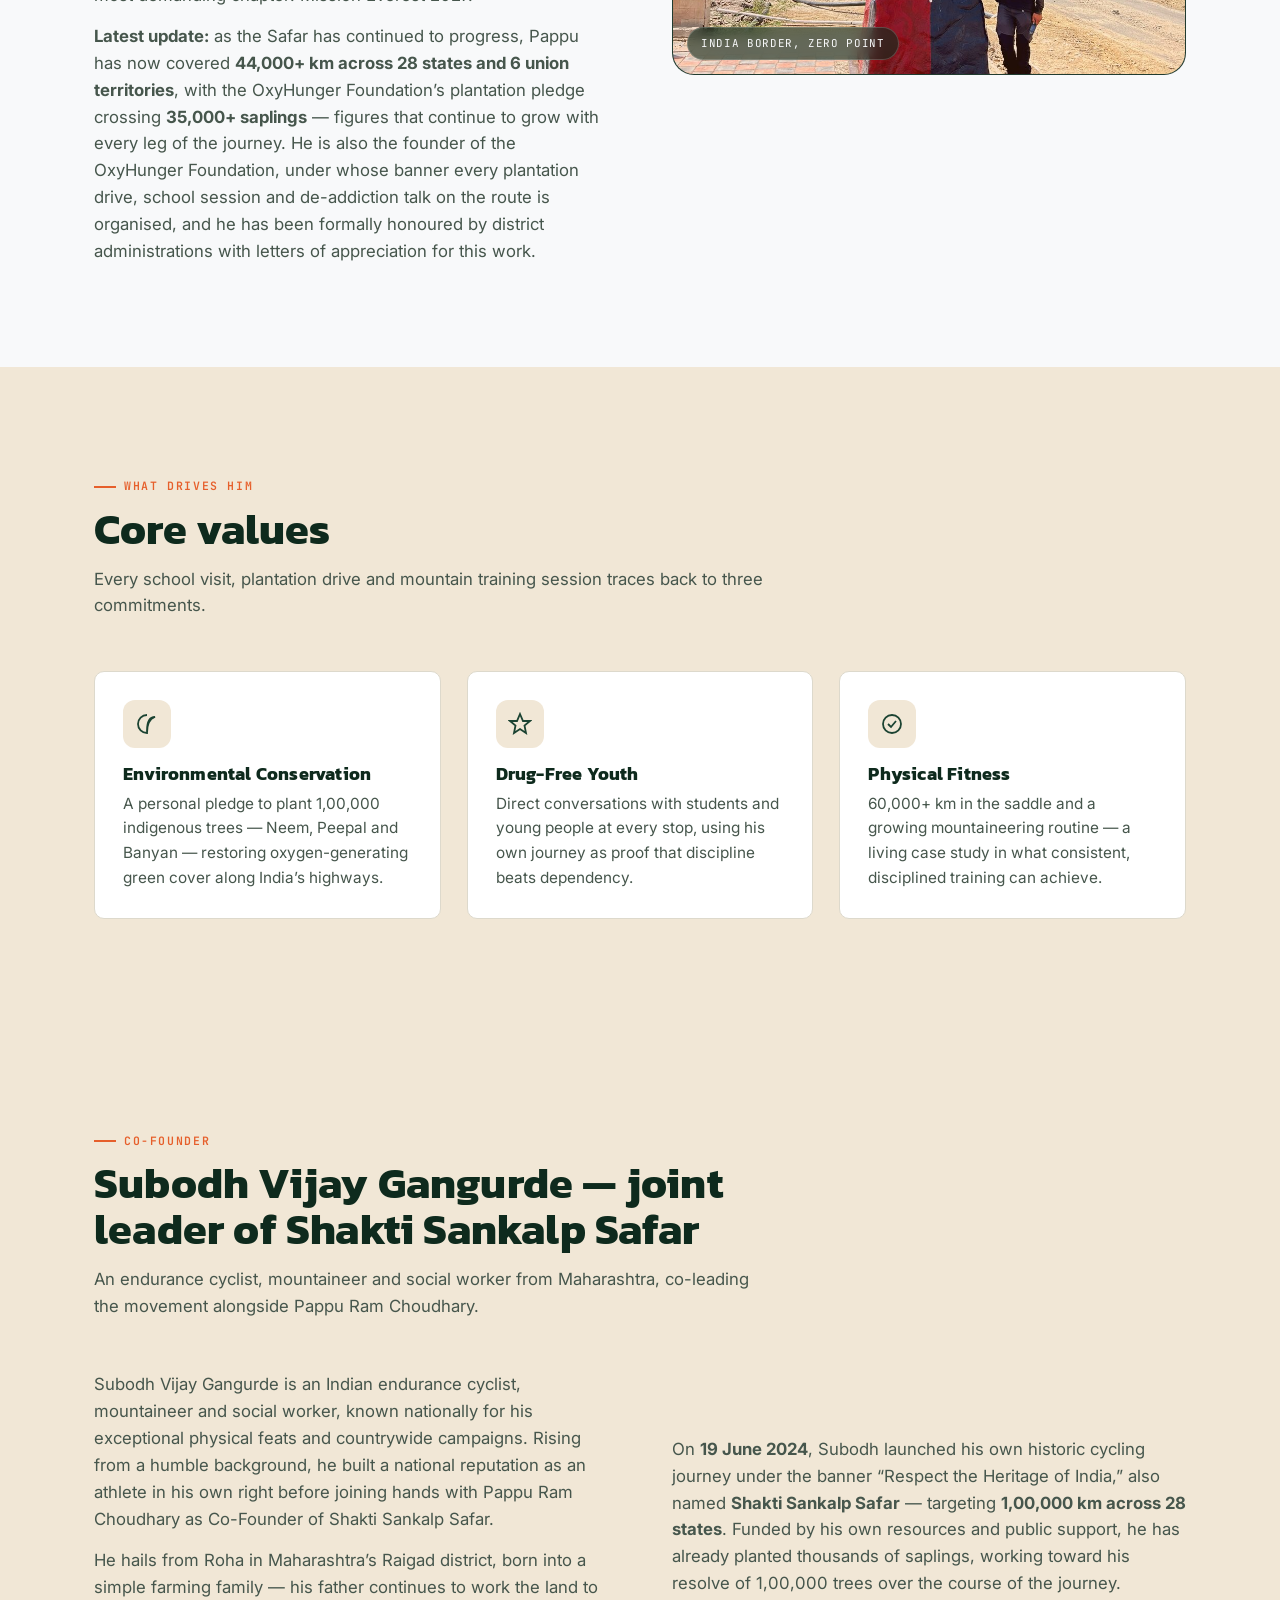
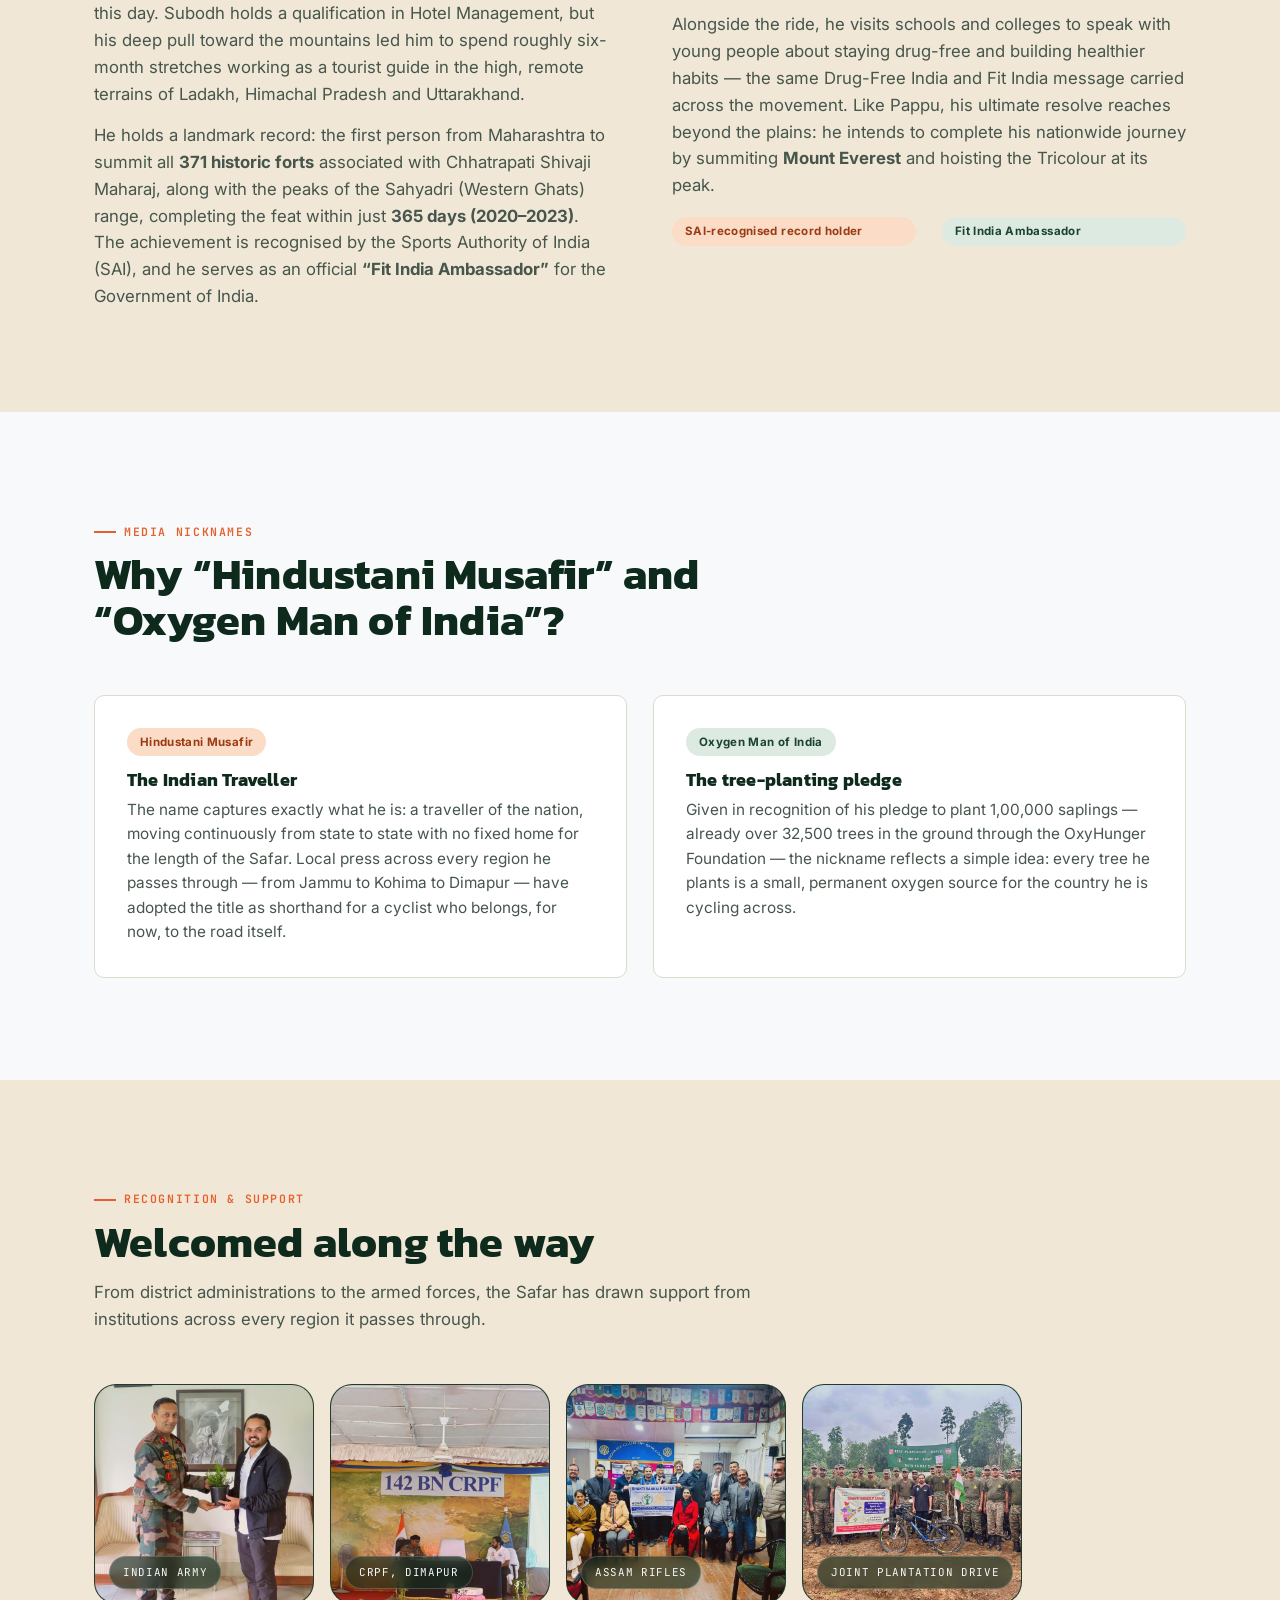
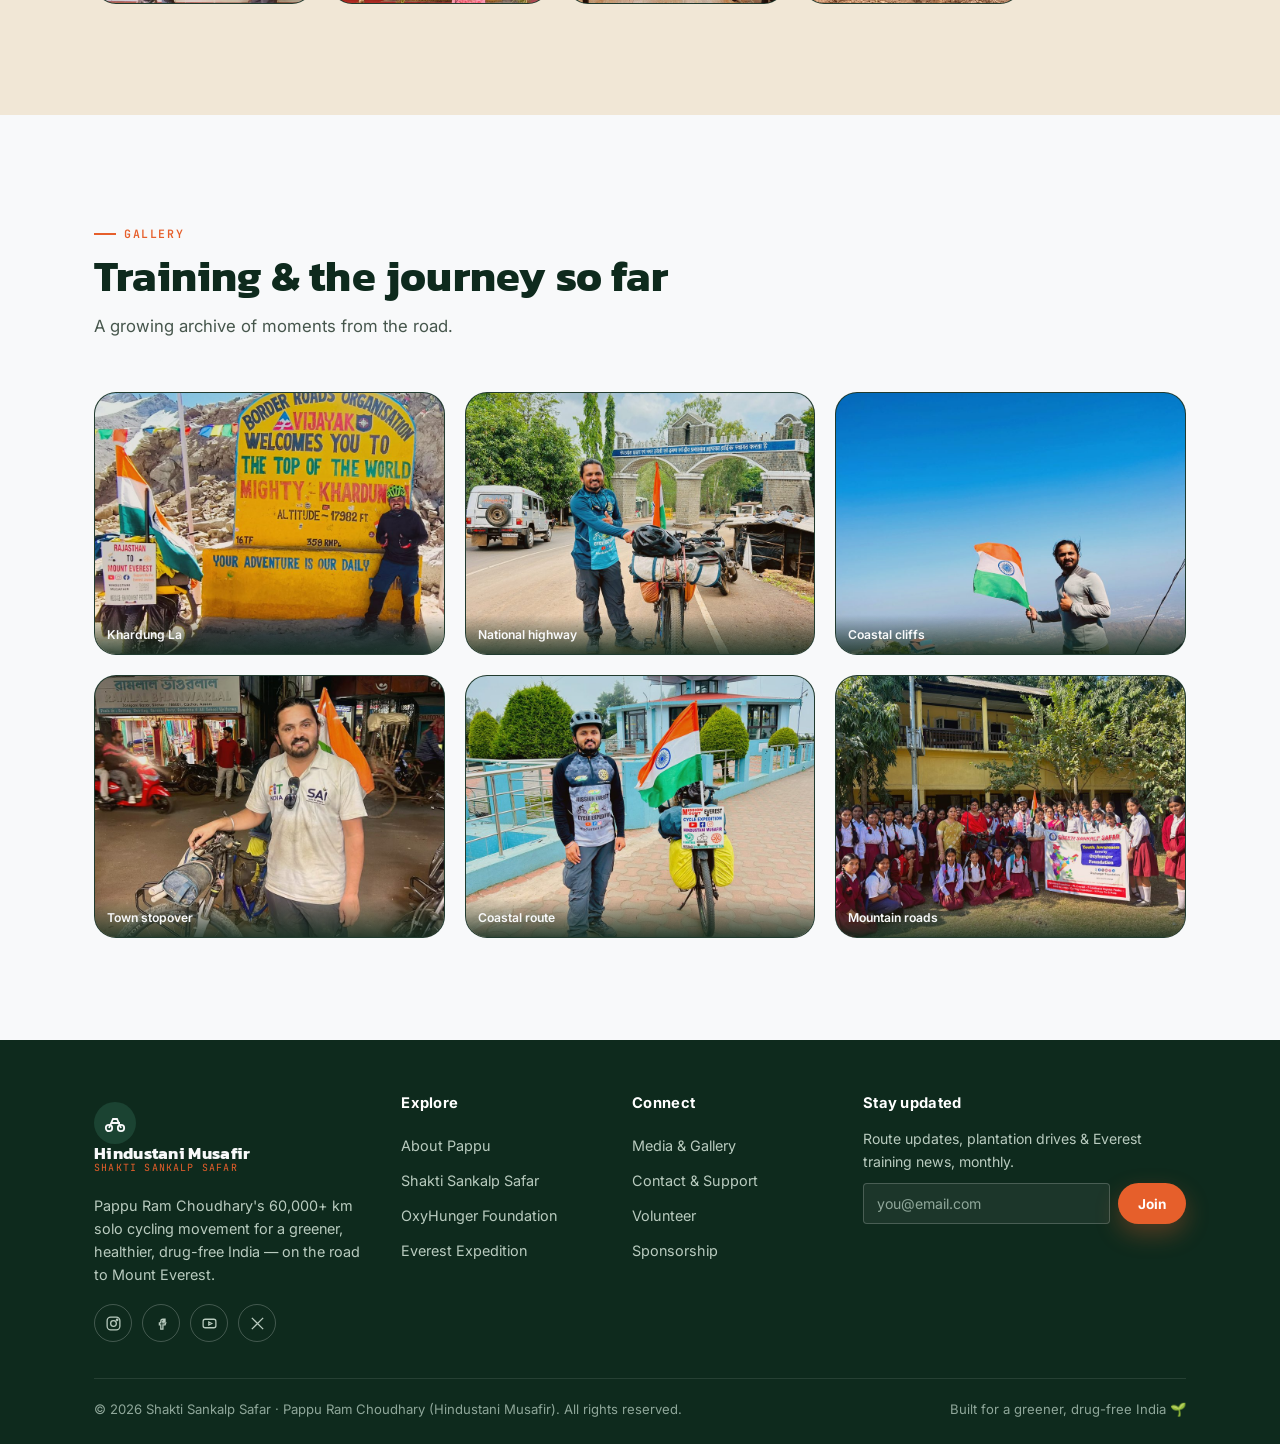
==== commit 00c91518: "Updated project" ====
--- a/about.html
+++ b/about.html
@@ -3,8 +3,8 @@
 <head>
 <meta charset="UTF-8">
 <meta name="viewport" content="width=device-width, initial-scale=1.0">
-<title>About Pappu Ram Choudhary | Hindustani Musafir</title>
-<meta name="description" content="From Khimsar village in Rajasthan to India's highways &mdash; the story of endurance cyclist, mountaineer and environmentalist Pappu Ram Choudhary.">
+<title>About Pappu Ram Choudhary &amp; Subodh Vijay Gangurde | Hindustani Musafir</title>
+<meta name="description" content="From Khimsar village in Rajasthan to India's highways &mdash; the story of endurance cyclist, mountaineer and environmentalist Pappu Ram Choudhary, Founder of Shakti Sankalp Safar, and Co-Founder Subodh Vijay Gangurde.">
 <link rel="preconnect" href="https://fonts.googleapis.com">
 <link rel="preconnect" href="https://fonts.gstatic.com" crossorigin>
 <link href="https://fonts.googleapis.com/css2?family=Kanit:wght@500;600;700&family=Inter:wght@400;500;600;700;800&family=JetBrains+Mono:wght@500;700&display=swap" rel="stylesheet">
@@ -60,9 +60,9 @@
   <section class="page-hero">
     <div class="wrap">
       <span class="breadcrumb"><a href="index.html">Home</a> / About</span>
-      <span class="eyebrow">About Pappu Ram Choudhary</span>
+      <span class="eyebrow">About Pappu Ram Choudhary &amp; Subodh Vijay Gangurde</span>
       <h1>From a Rajasthan village to India&rsquo;s highways &mdash; the making of Hindustani Musafir.</h1>
-      <p>Farmer&rsquo;s son. Endurance cyclist. Mountaineer-in-training. Environmentalist. Founder, OxyHunger Foundation. This is the story behind the 60,000&nbsp;km Safar.</p>
+      <p>Farmer&rsquo;s son. Endurance cyclist. Mountaineer-in-training. Environmentalist. Founder, OxyHunger Foundation. This is the story behind the 60,000&nbsp;km Safar &mdash; led jointly with Co-Founder Subodh Vijay Gangurde.</p>
     </div>
   </section>
 
@@ -74,6 +74,7 @@
         <p style="margin-top:16px; color:var(--ink-soft); font-size:1.05rem;">Pappu Ram Choudhary was born and raised in Khimsar, a small village in Rajasthan&rsquo;s Nagaur district, in a traditional farming household where long days in the fields and simple living shaped his early discipline. Like many young men from rural Rajasthan, his path could easily have stayed close to home &mdash; but a growing concern for the environment and India&rsquo;s youth pulled him toward a very different kind of field: the open road.</p>
         <p style="margin-top:14px; color:var(--ink-soft); font-size:1.05rem;">On <strong>25 April 2023</strong>, he set out from Rajasthan on a solo, self-supported bicycle journey carrying his own gear, camera and survival supplies, with a single, audacious target: 60,000+ kilometres, touching every state and union territory in India. In the years since, that decision has carried him through the deserts of Rajasthan, the highways of Punjab and Haryana, the coastlines of Odisha and the south, the high passes of Jammu &amp; Kashmir, Ladakh and Khardung La &mdash; and, most recently, deep into the Northeast: Assam, Meghalaya, Arunachal Pradesh, Nagaland, Manipur, Mizoram, Tripura and Sikkim &mdash; covering more than <strong>41,000 km across 24 states and 8 union territories</strong> to date.</p>
         <p style="margin-top:14px; color:var(--ink-soft); font-size:1.05rem;">As a Rotarian, he rides in partnership with Rotary clubs along his route, and has been welcomed and supported by the Indian Army, Assam Rifles, the CRPF, and state administrations &mdash; including a special invitation from the Governor of Nagaland to join a tree-plantation activity in Kohima. Along the way he has become a mountaineer-in-training too, summiting regional high points including Mount Iso (Manipur&rsquo;s highest peak) and Betlingchhip (Tripura&rsquo;s highest peak), while preparing for his most demanding chapter: Mission Everest 2027.</p>
+        <p style="margin-top:14px; color:var(--ink-soft); font-size:1.05rem;"><strong>Latest update:</strong> as the Safar has continued to progress, Pappu has now covered <strong>44,000+ km across 28 states and 6 union territories</strong>, with the OxyHunger Foundation&rsquo;s plantation pledge crossing <strong>35,000+ saplings</strong> &mdash; figures that continue to grow with every leg of the journey. He is also the founder of the OxyHunger Foundation, under whose banner every plantation drive, school session and de-addiction talk on the route is organised, and he has been formally honoured by district administrations with letters of appreciation for this work.</p>
       </div>
       <div style="display:flex; flex-direction:column; gap:20px;">
         <div class="photo ratio-landscape">
@@ -110,6 +111,31 @@
           <div class="icon"><svg viewBox="0 0 24 24" fill="none" stroke="currentColor" stroke-width="1.8"><circle cx="12" cy="12" r="9"/><path d="M8 12l3 3 5-6"/></svg></div>
           <h3>Physical Fitness</h3>
           <p>60,000+ km in the saddle and a growing mountaineering routine &mdash; a living case study in what consistent, disciplined training can achieve.</p>
+        </div>
+      </div>
+    </div>
+  </section>
+
+  <section class="section section--sand">
+    <div class="wrap">
+      <div class="section-head">
+        <span class="eyebrow">Co-Founder</span>
+        <h2>Subodh Vijay Gangurde &mdash; joint leader of Shakti Sankalp Safar</h2>
+        <p>An endurance cyclist, mountaineer and social worker from Maharashtra, co-leading the movement alongside Pappu Ram Choudhary.</p>
+      </div>
+      <div class="two-col">
+        <div>
+          <p style="color:var(--ink-soft); font-size:1.05rem;">Subodh Vijay Gangurde is an Indian endurance cyclist, mountaineer and social worker, known nationally for his exceptional physical feats and countrywide campaigns. Rising from a humble background, he built a national reputation as an athlete in his own right before joining hands with Pappu Ram Choudhary as Co-Founder of Shakti Sankalp Safar.</p>
+          <p style="margin-top:14px; color:var(--ink-soft); font-size:1.05rem;">He hails from Roha in Maharashtra&rsquo;s Raigad district, born into a simple farming family &mdash; his father continues to work the land to this day. Subodh holds a qualification in Hotel Management, but his deep pull toward the mountains led him to spend roughly six-month stretches working as a tourist guide in the high, remote terrains of Ladakh, Himachal Pradesh and Uttarakhand.</p>
+          <p style="margin-top:14px; color:var(--ink-soft); font-size:1.05rem;">He holds a landmark record: the first person from Maharashtra to summit all <strong>371 historic forts</strong> associated with Chhatrapati Shivaji Maharaj, along with the peaks of the Sahyadri (Western Ghats) range, completing the feat within just <strong>365 days (2020&ndash;2023)</strong>. The achievement is recognised by the Sports Authority of India (SAI), and he serves as an official <strong>&ldquo;Fit India Ambassador&rdquo;</strong> for the Government of India.</p>
+        </div>
+        <div>
+          <p style="color:var(--ink-soft); font-size:1.05rem;">On <strong>19 June 2024</strong>, Subodh launched his own historic cycling journey under the banner &ldquo;Respect the Heritage of India,&rdquo; also named <strong>Shakti Sankalp Safar</strong> &mdash; targeting <strong>1,00,000 km across 28 states</strong>. Funded by his own resources and public support, he has already planted thousands of saplings, working toward his resolve of 1,00,000 trees over the course of the journey.</p>
+          <p style="margin-top:14px; color:var(--ink-soft); font-size:1.05rem;">Alongside the ride, he visits schools and colleges to speak with young people about staying drug-free and building healthier habits &mdash; the same Drug-Free India and Fit India message carried across the movement. Like Pappu, his ultimate resolve reaches beyond the plains: he intends to complete his nationwide journey by summiting <strong>Mount Everest</strong> and hoisting the Tricolour at its peak.</p>
+          <div class="grid-2" style="margin-top:18px;">
+            <span class="pill">SAI-recognised record holder</span>
+            <span class="pill green">Fit India Ambassador</span>
+          </div>
         </div>
       </div>
     </div>
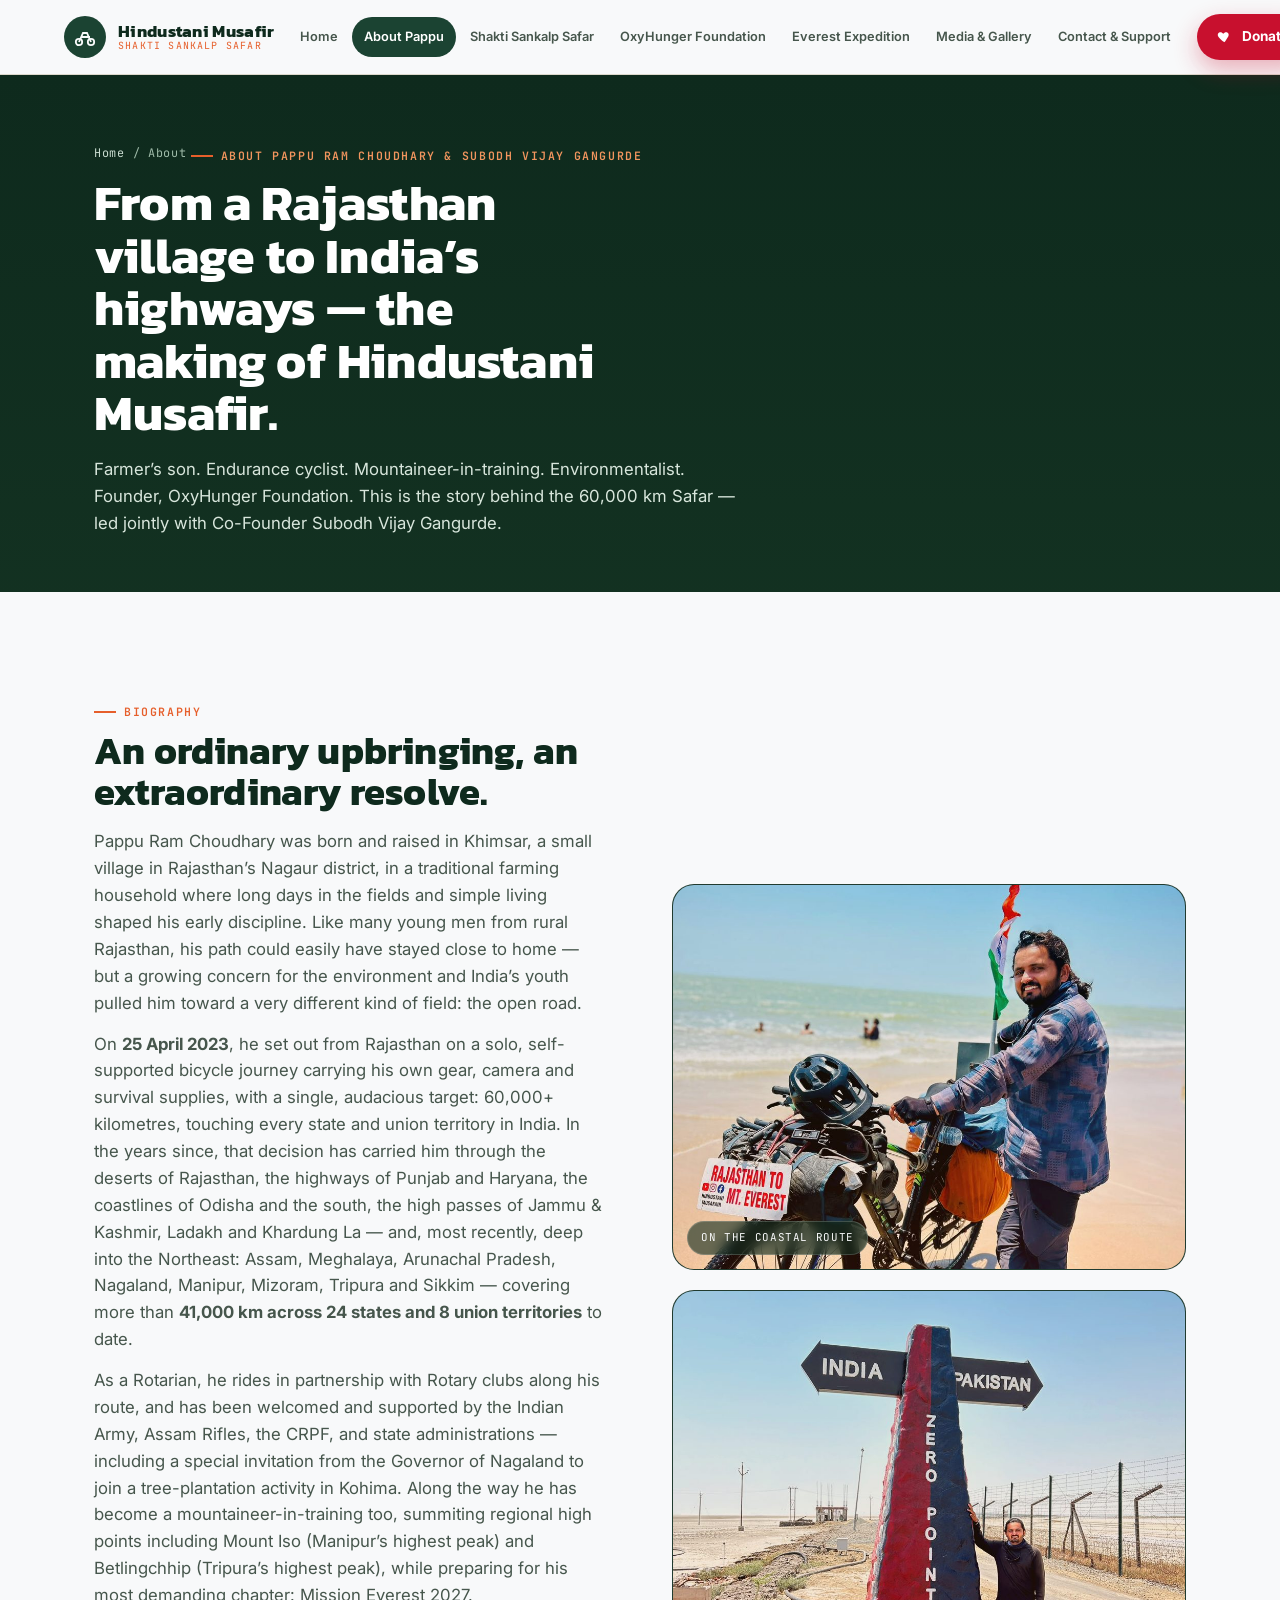
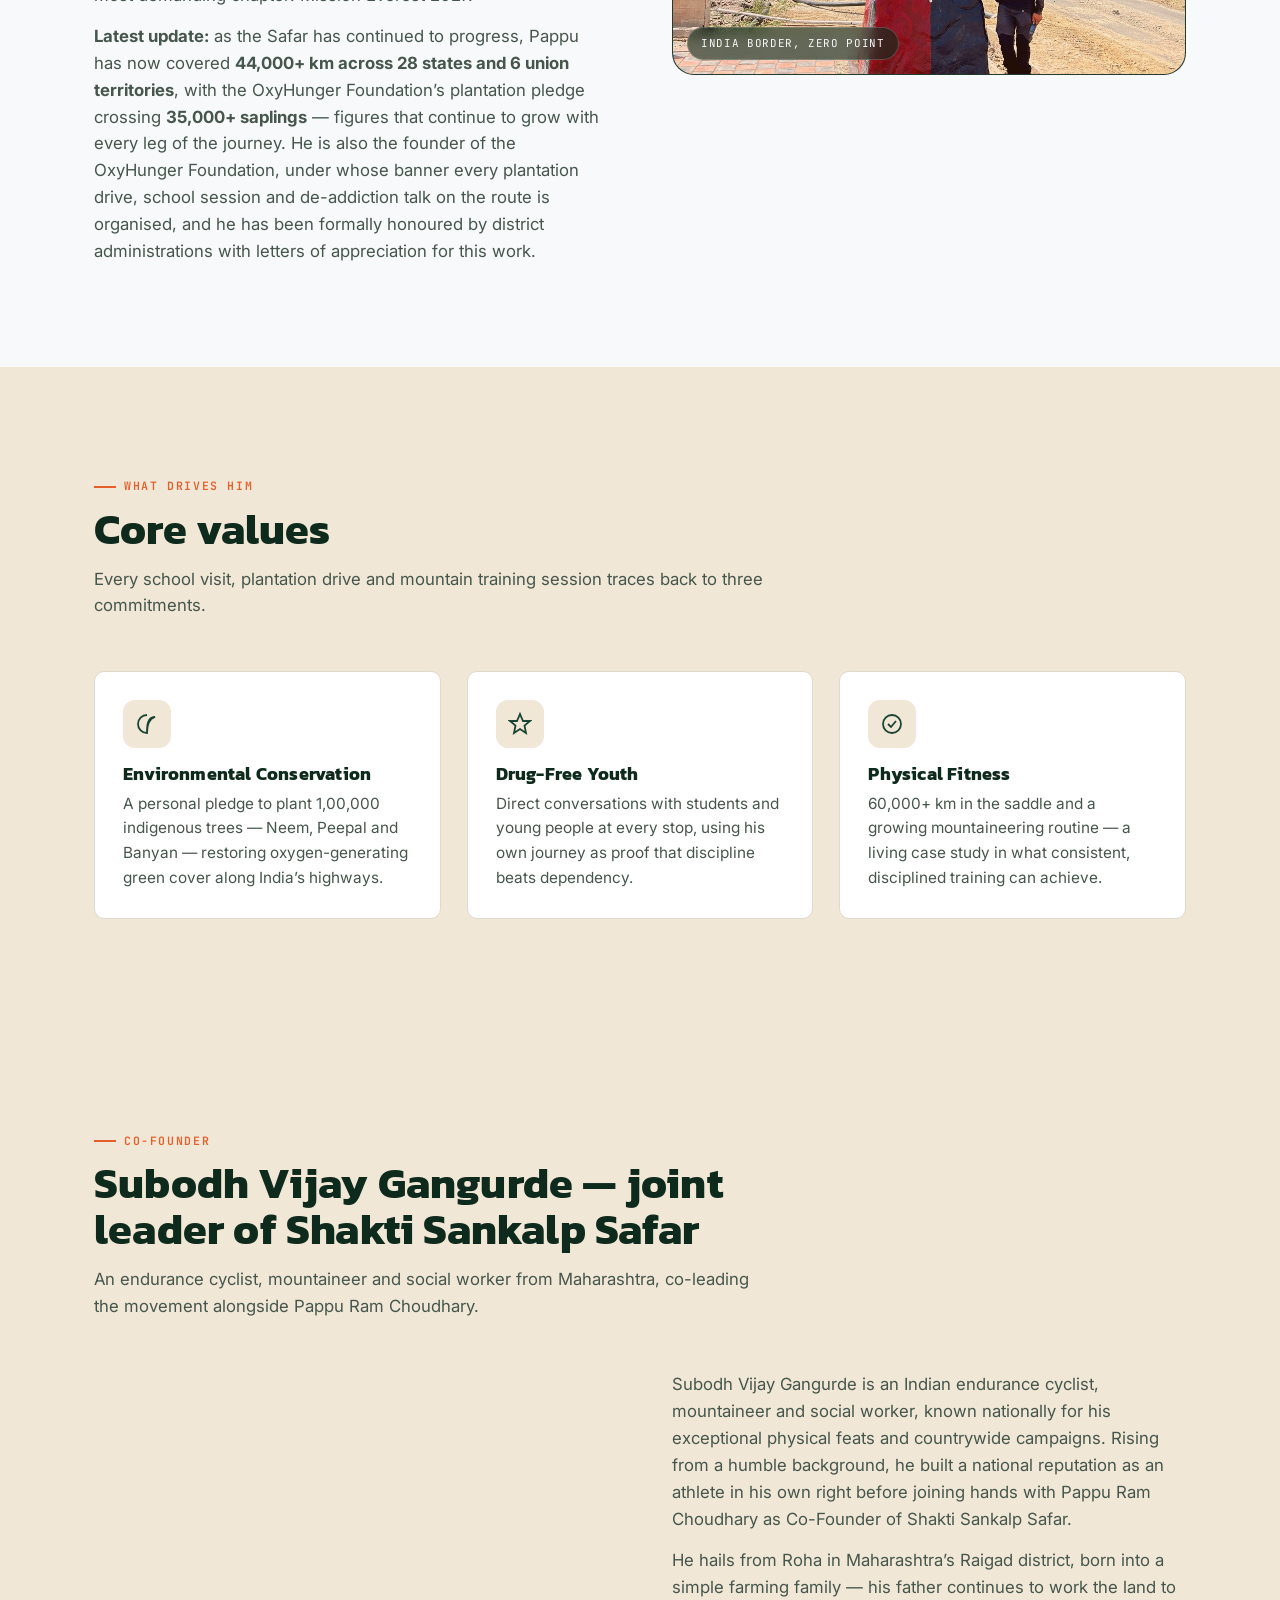
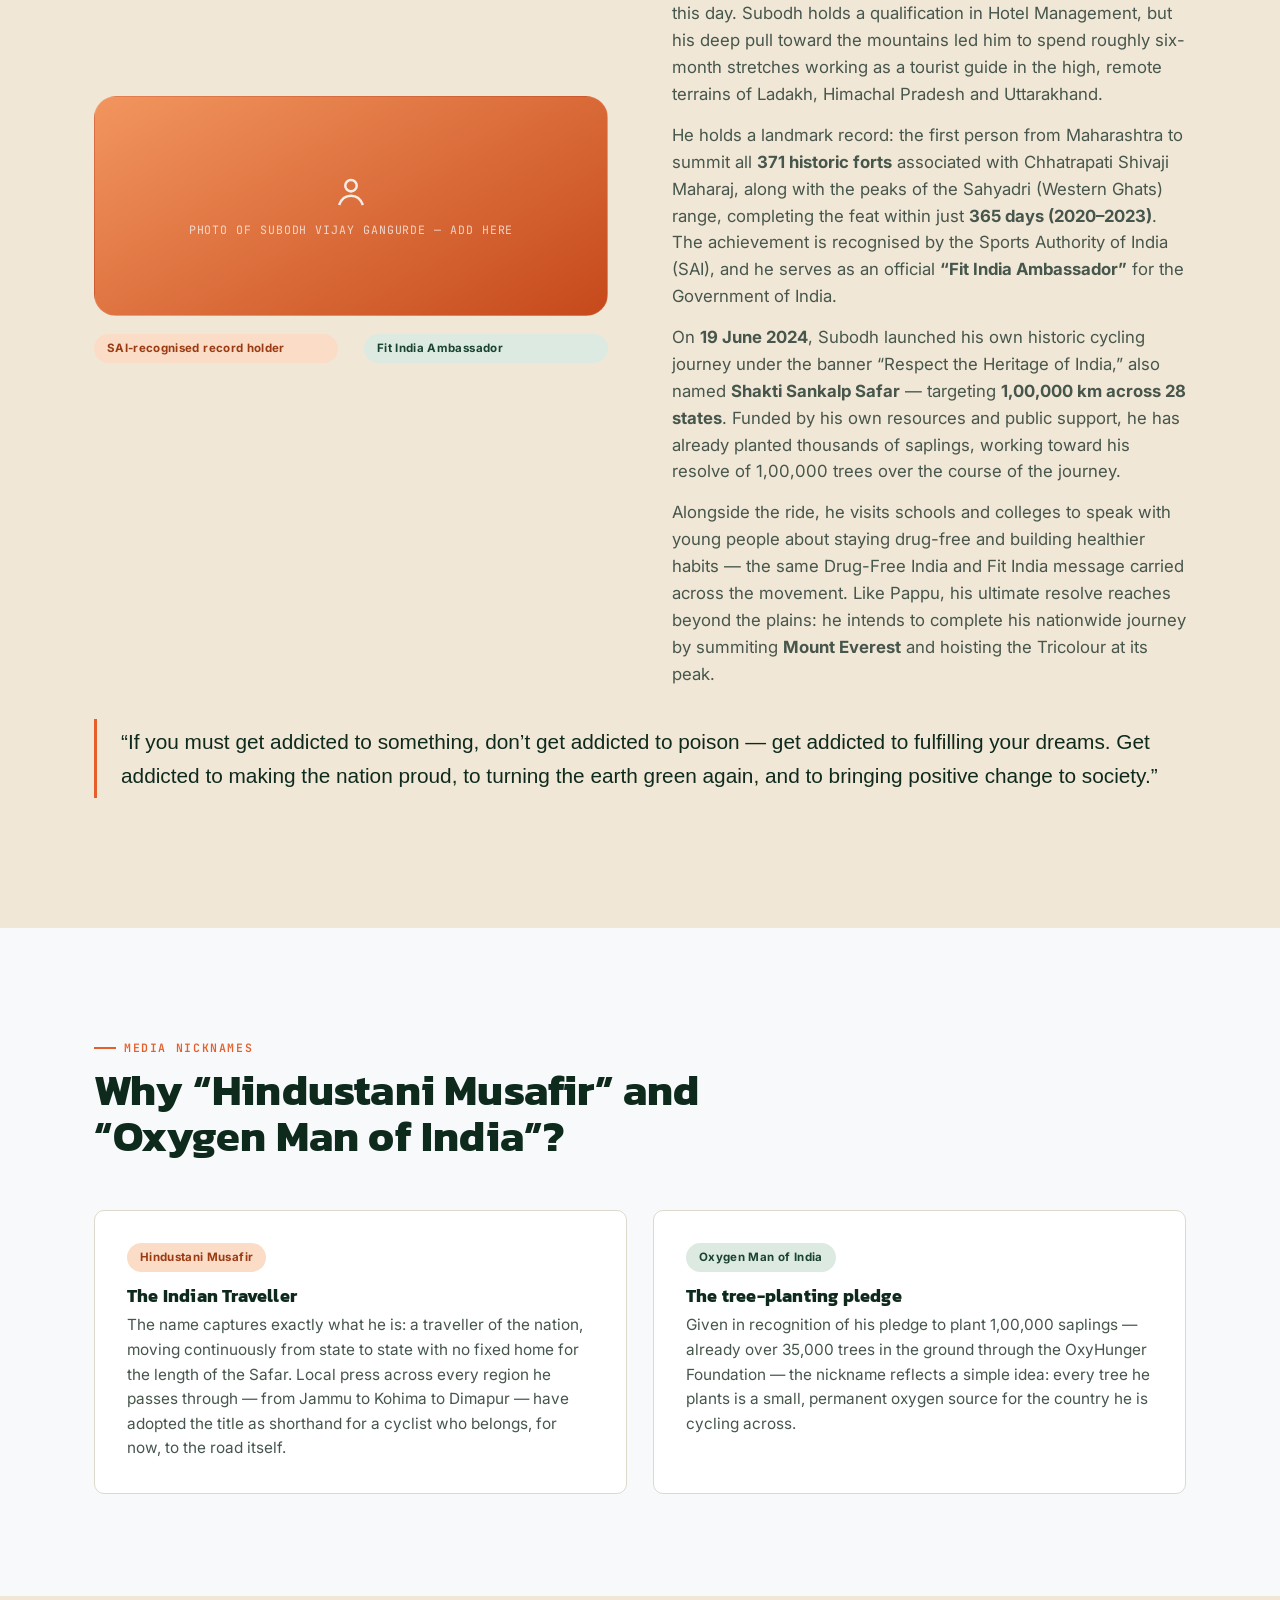
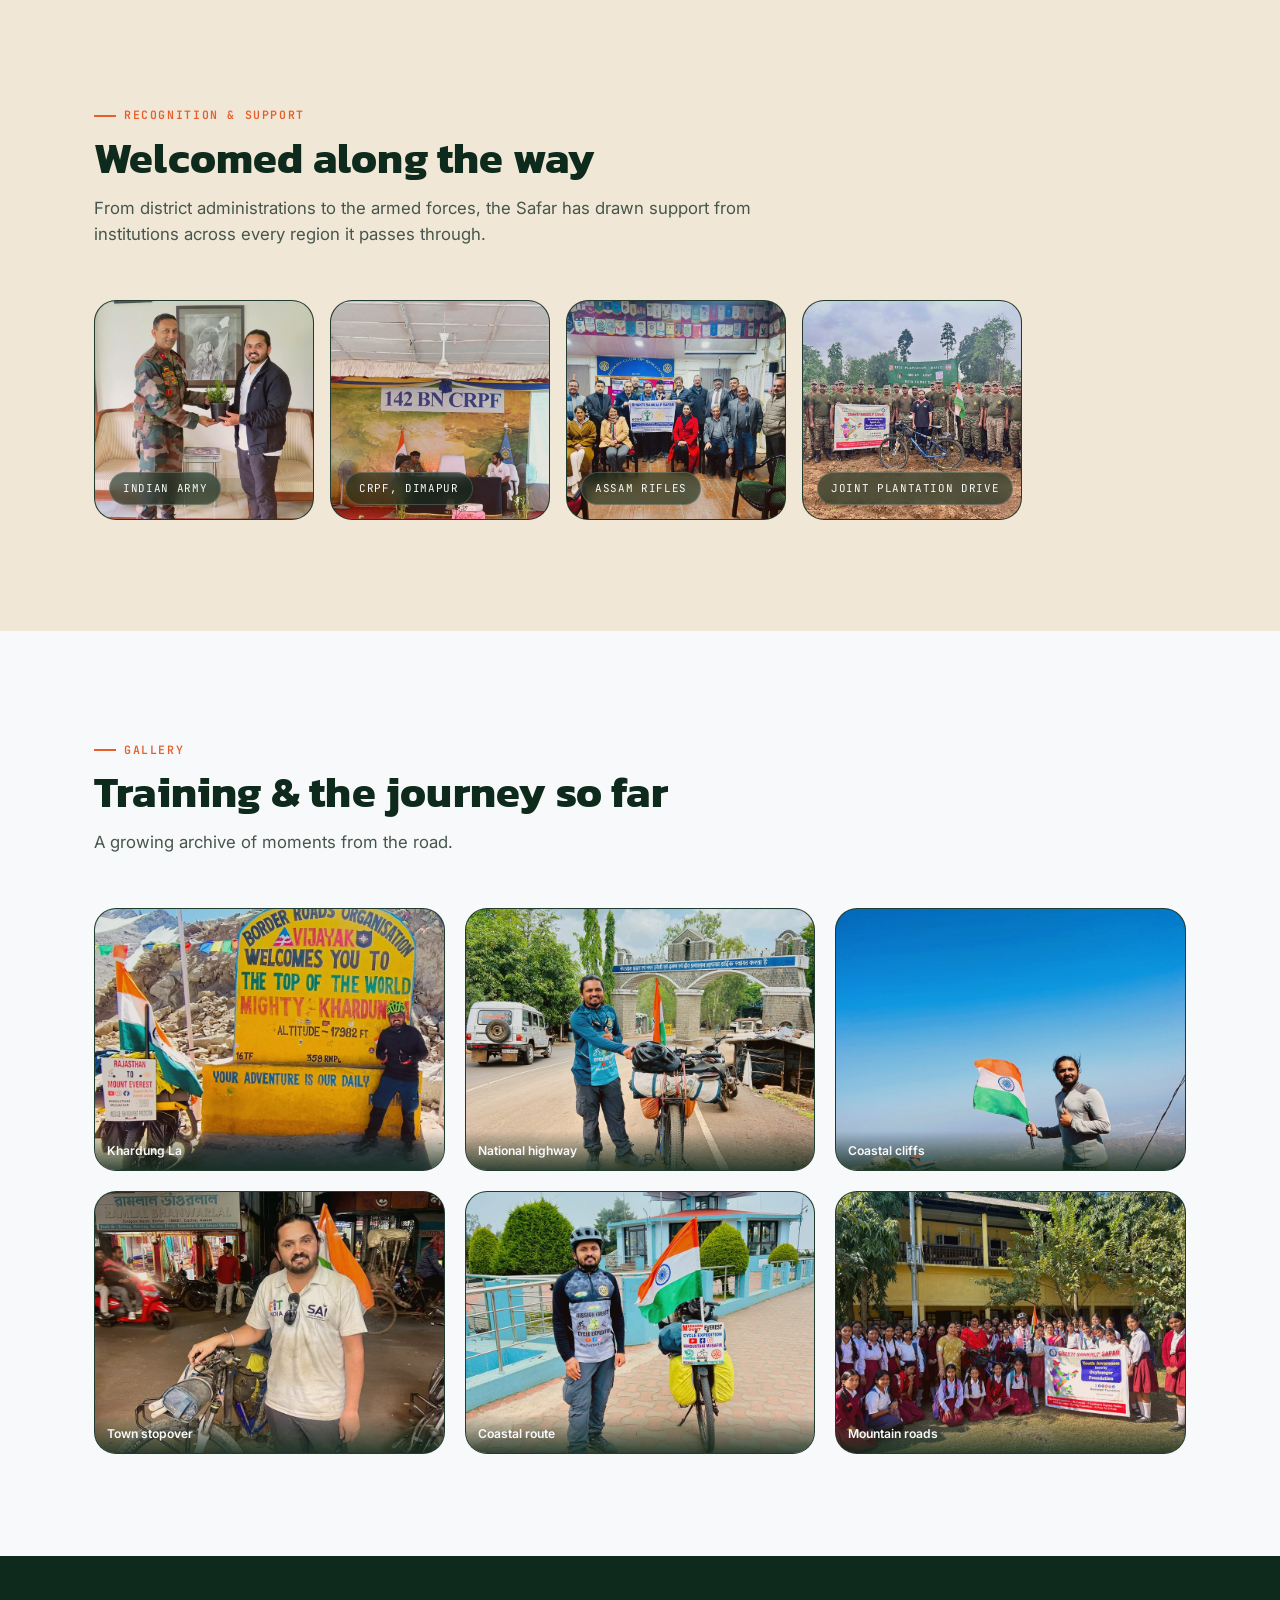
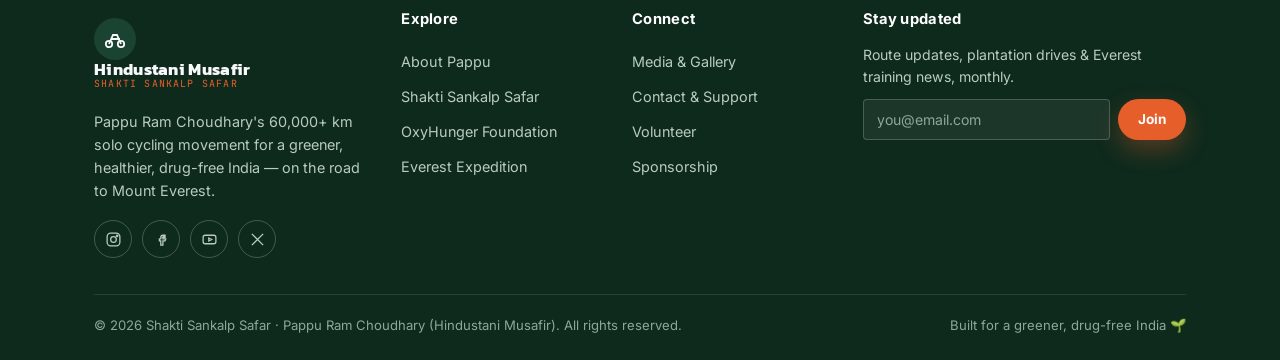
==== commit 38558517: "Updated project" ====
--- a/about.html
+++ b/about.html
@@ -124,20 +124,25 @@
         <p>An endurance cyclist, mountaineer and social worker from Maharashtra, co-leading the movement alongside Pappu Ram Choudhary.</p>
       </div>
       <div class="two-col">
+        <div style="display:flex; flex-direction:column; gap:18px;">
+          <div class="photo-ph saffron reveal-photo" data-cofounder-photo>
+            <svg viewBox="0 0 24 24" fill="none" stroke="currentColor" stroke-width="1.6" xmlns="http://www.w3.org/2000/svg"><circle cx="12" cy="8" r="3.6"/><path d="M4.5 20.2c1.4-3.8 4.2-5.8 7.5-5.8s6.1 2 7.5 5.8"/></svg>
+            <span class="cap">Photo of Subodh Vijay Gangurde &mdash; add here</span>
+          </div>
+          <div class="grid-2">
+            <span class="pill">SAI-recognised record holder</span>
+            <span class="pill green">Fit India Ambassador</span>
+          </div>
+        </div>
         <div>
           <p style="color:var(--ink-soft); font-size:1.05rem;">Subodh Vijay Gangurde is an Indian endurance cyclist, mountaineer and social worker, known nationally for his exceptional physical feats and countrywide campaigns. Rising from a humble background, he built a national reputation as an athlete in his own right before joining hands with Pappu Ram Choudhary as Co-Founder of Shakti Sankalp Safar.</p>
           <p style="margin-top:14px; color:var(--ink-soft); font-size:1.05rem;">He hails from Roha in Maharashtra&rsquo;s Raigad district, born into a simple farming family &mdash; his father continues to work the land to this day. Subodh holds a qualification in Hotel Management, but his deep pull toward the mountains led him to spend roughly six-month stretches working as a tourist guide in the high, remote terrains of Ladakh, Himachal Pradesh and Uttarakhand.</p>
           <p style="margin-top:14px; color:var(--ink-soft); font-size:1.05rem;">He holds a landmark record: the first person from Maharashtra to summit all <strong>371 historic forts</strong> associated with Chhatrapati Shivaji Maharaj, along with the peaks of the Sahyadri (Western Ghats) range, completing the feat within just <strong>365 days (2020&ndash;2023)</strong>. The achievement is recognised by the Sports Authority of India (SAI), and he serves as an official <strong>&ldquo;Fit India Ambassador&rdquo;</strong> for the Government of India.</p>
-        </div>
-        <div>
-          <p style="color:var(--ink-soft); font-size:1.05rem;">On <strong>19 June 2024</strong>, Subodh launched his own historic cycling journey under the banner &ldquo;Respect the Heritage of India,&rdquo; also named <strong>Shakti Sankalp Safar</strong> &mdash; targeting <strong>1,00,000 km across 28 states</strong>. Funded by his own resources and public support, he has already planted thousands of saplings, working toward his resolve of 1,00,000 trees over the course of the journey.</p>
+          <p style="margin-top:14px; color:var(--ink-soft); font-size:1.05rem;">On <strong>19 June 2024</strong>, Subodh launched his own historic cycling journey under the banner &ldquo;Respect the Heritage of India,&rdquo; also named <strong>Shakti Sankalp Safar</strong> &mdash; targeting <strong>1,00,000 km across 28 states</strong>. Funded by his own resources and public support, he has already planted thousands of saplings, working toward his resolve of 1,00,000 trees over the course of the journey.</p>
           <p style="margin-top:14px; color:var(--ink-soft); font-size:1.05rem;">Alongside the ride, he visits schools and colleges to speak with young people about staying drug-free and building healthier habits &mdash; the same Drug-Free India and Fit India message carried across the movement. Like Pappu, his ultimate resolve reaches beyond the plains: he intends to complete his nationwide journey by summiting <strong>Mount Everest</strong> and hoisting the Tricolour at its peak.</p>
-          <div class="grid-2" style="margin-top:18px;">
-            <span class="pill">SAI-recognised record holder</span>
-            <span class="pill green">Fit India Ambassador</span>
-          </div>
-        </div>
-      </div>
+        </div>
+      </div>
+      <blockquote class="quote-block" style="margin-top:32px;">&ldquo;If you must get addicted to something, don&rsquo;t get addicted to poison &mdash; get addicted to fulfilling your dreams. Get addicted to making the nation proud, to turning the earth green again, and to bringing positive change to society.&rdquo;</blockquote>
     </div>
   </section>
 
@@ -156,7 +161,7 @@
         <div class="card" style="padding:32px;">
           <span class="pill green">Oxygen Man of India</span>
           <h3 style="margin-top:14px;">The tree-planting pledge</h3>
-          <p>Given in recognition of his pledge to plant 1,00,000 saplings &mdash; already over 32,500 trees in the ground through the OxyHunger Foundation &mdash; the nickname reflects a simple idea: every tree he plants is a small, permanent oxygen source for the country he is cycling across.</p>
+          <p>Given in recognition of his pledge to plant 1,00,000 saplings &mdash; already over 35,000 trees in the ground through the OxyHunger Foundation &mdash; the nickname reflects a simple idea: every tree he plants is a small, permanent oxygen source for the country he is cycling across.</p>
         </div>
       </div>
     </div>
--- a/css/style.css
+++ b/css/style.css
@@ -86,12 +86,19 @@
 .btn{
   display:inline-flex; align-items:center; justify-content:center; gap:10px;
   padding:14px 26px; border-radius:999px; font-weight:700; font-size:.95rem;
-  border:2px solid transparent; transition:transform .18s ease, box-shadow .18s ease, background .18s ease, color .18s ease;
-  white-space:nowrap;
-}
+  border:2px solid transparent; transition:transform .28s cubic-bezier(.34,1.56,.64,1), box-shadow .25s ease, background .25s ease, color .25s ease;
+  white-space:nowrap; position:relative; overflow:hidden; isolation:isolate;
+}
+.btn::before{
+  content:""; position:absolute; inset:0; z-index:-1; border-radius:inherit;
+  background:linear-gradient(115deg, transparent 30%, rgba(255,255,255,.35) 48%, transparent 66%);
+  transform:translateX(-120%); transition:transform .6s ease;
+}
+.btn:hover::before{ transform:translateX(120%); }
 .btn:hover{ transform:translateY(-2px); }
+.btn:active{ transform:translateY(0) scale(.98); }
 .btn-primary{ background:var(--saffron); color:var(--white); box-shadow:0 10px 24px rgba(230,95,43,.32); }
-.btn-primary:hover{ background:#D5511F; }
+.btn-primary:hover{ background:#D5511F; box-shadow:0 14px 30px rgba(230,95,43,.4); }
 .btn-outline{ background:transparent; border-color:currentColor; color:inherit; }
 .btn-outline:hover{ background:rgba(255,255,255,.12); }
 .btn-outline.dark{ border-color:var(--forest); color:var(--forest); }
@@ -111,7 +118,14 @@
   position:sticky; top:0; z-index:100;
   background:rgba(248,249,250,.92); backdrop-filter:blur(10px);
   border-bottom:1px solid var(--line);
-}
+  transition:box-shadow .3s ease, background .3s ease;
+}
+.site-header.is-scrolled{
+  box-shadow:0 6px 24px rgba(14,42,29,.10);
+  background:rgba(248,249,250,.98);
+}
+.site-header.is-scrolled .nav{ padding-top:10px; padding-bottom:10px; }
+.nav{ transition:padding .3s ease; }
 .nav{
   display:flex; align-items:center; justify-content:space-between;
   padding:14px var(--gutter); max-width:var(--maxw-nav); margin:0 auto;
@@ -198,6 +212,13 @@
   display:grid; grid-template-columns:1.1fr .9fr; gap:clamp(30px,5vw,60px);
   align-items:center; padding-bottom:clamp(48px,7vw,90px);
 }
+@keyframes fade-up-in{ from{ opacity:0; transform:translateY(22px); } to{ opacity:1; transform:none; } }
+.hero-grid > *{ animation:fade-up-in .8s cubic-bezier(.16,1,.3,1) both; }
+.hero-grid > *:nth-child(2){ animation-delay:.12s; }
+.page-hero .wrap > *{ animation:fade-up-in .7s cubic-bezier(.16,1,.3,1) both; }
+.page-hero .wrap > *:nth-child(2){ animation-delay:.08s; }
+.page-hero .wrap > *:nth-child(3){ animation-delay:.16s; }
+.page-hero .wrap > *:nth-child(4){ animation-delay:.24s; }
 .hero-eyebrow{
   display:inline-flex; align-items:center; gap:8px; font-family:var(--f-mono);
   font-size:.72rem; letter-spacing:.14em; text-transform:uppercase; color:var(--saffron-light);
@@ -242,6 +263,17 @@
 .photo-ph .cap{ font-family:var(--f-mono); font-size:.72rem; letter-spacing:.08em; text-transform:uppercase; opacity:.75; }
 .photo-ph.saffron{ background:linear-gradient(150deg, var(--saffron-light), #C6491B); }
 .photo-ph.sand{ background:linear-gradient(150deg, #EADFCA, #D9C9A8); color:var(--forest-deep); }
+
+/* small circular photo placeholder for leadership/avatar slots */
+.avatar-ph{
+  width:76px; height:76px; border-radius:50%; display:flex; align-items:center; justify-content:center;
+  background:linear-gradient(150deg, var(--forest-mid), var(--forest-deep)); color:var(--offwhite);
+  margin-bottom:14px; border:1px solid rgba(255,255,255,.12); flex-shrink:0;
+  transition:transform .3s cubic-bezier(.34,1.56,.64,1);
+}
+.avatar-ph.saffron{ background:linear-gradient(150deg, var(--saffron-light), #C6491B); }
+.avatar-ph svg{ width:30px; height:30px; opacity:.92; }
+.card:hover .avatar-ph{ transform:scale(1.08) rotate(-3deg); }
 
 /* ---------------------------------------------------------
    Stats
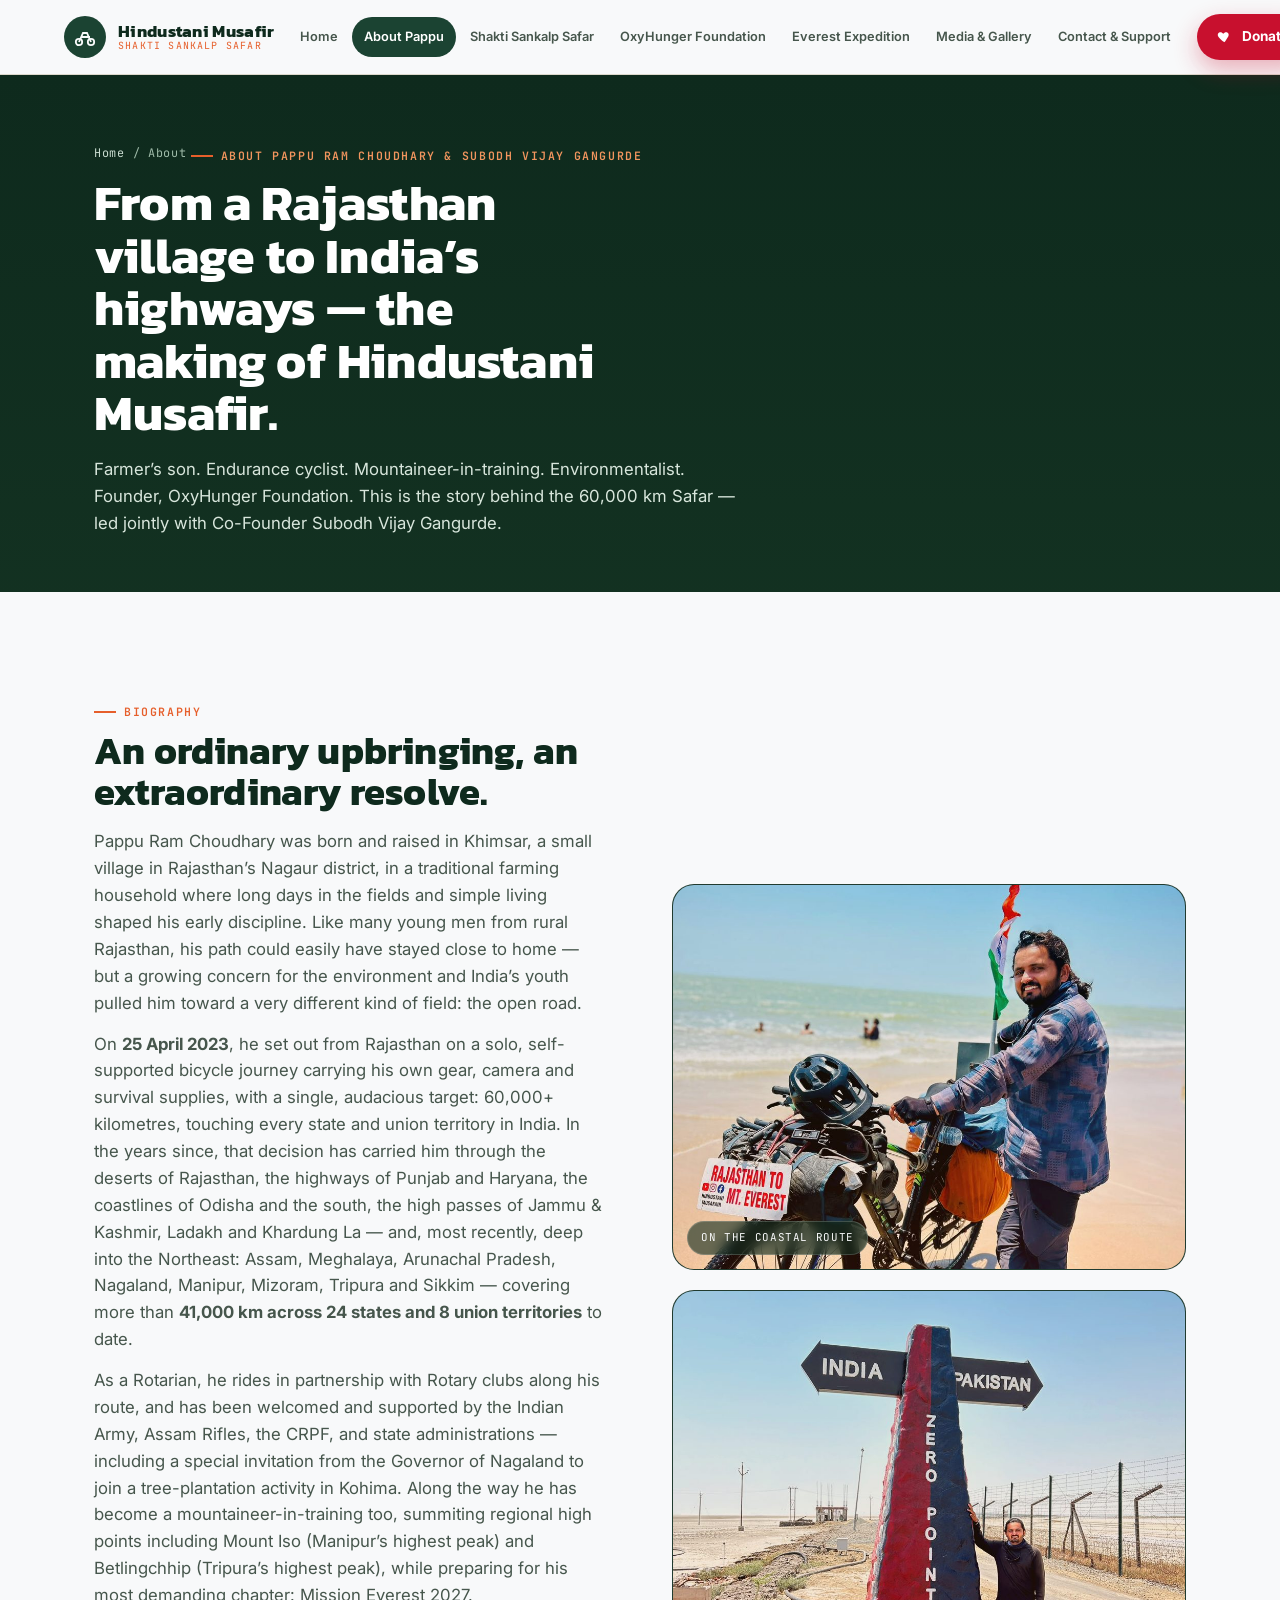
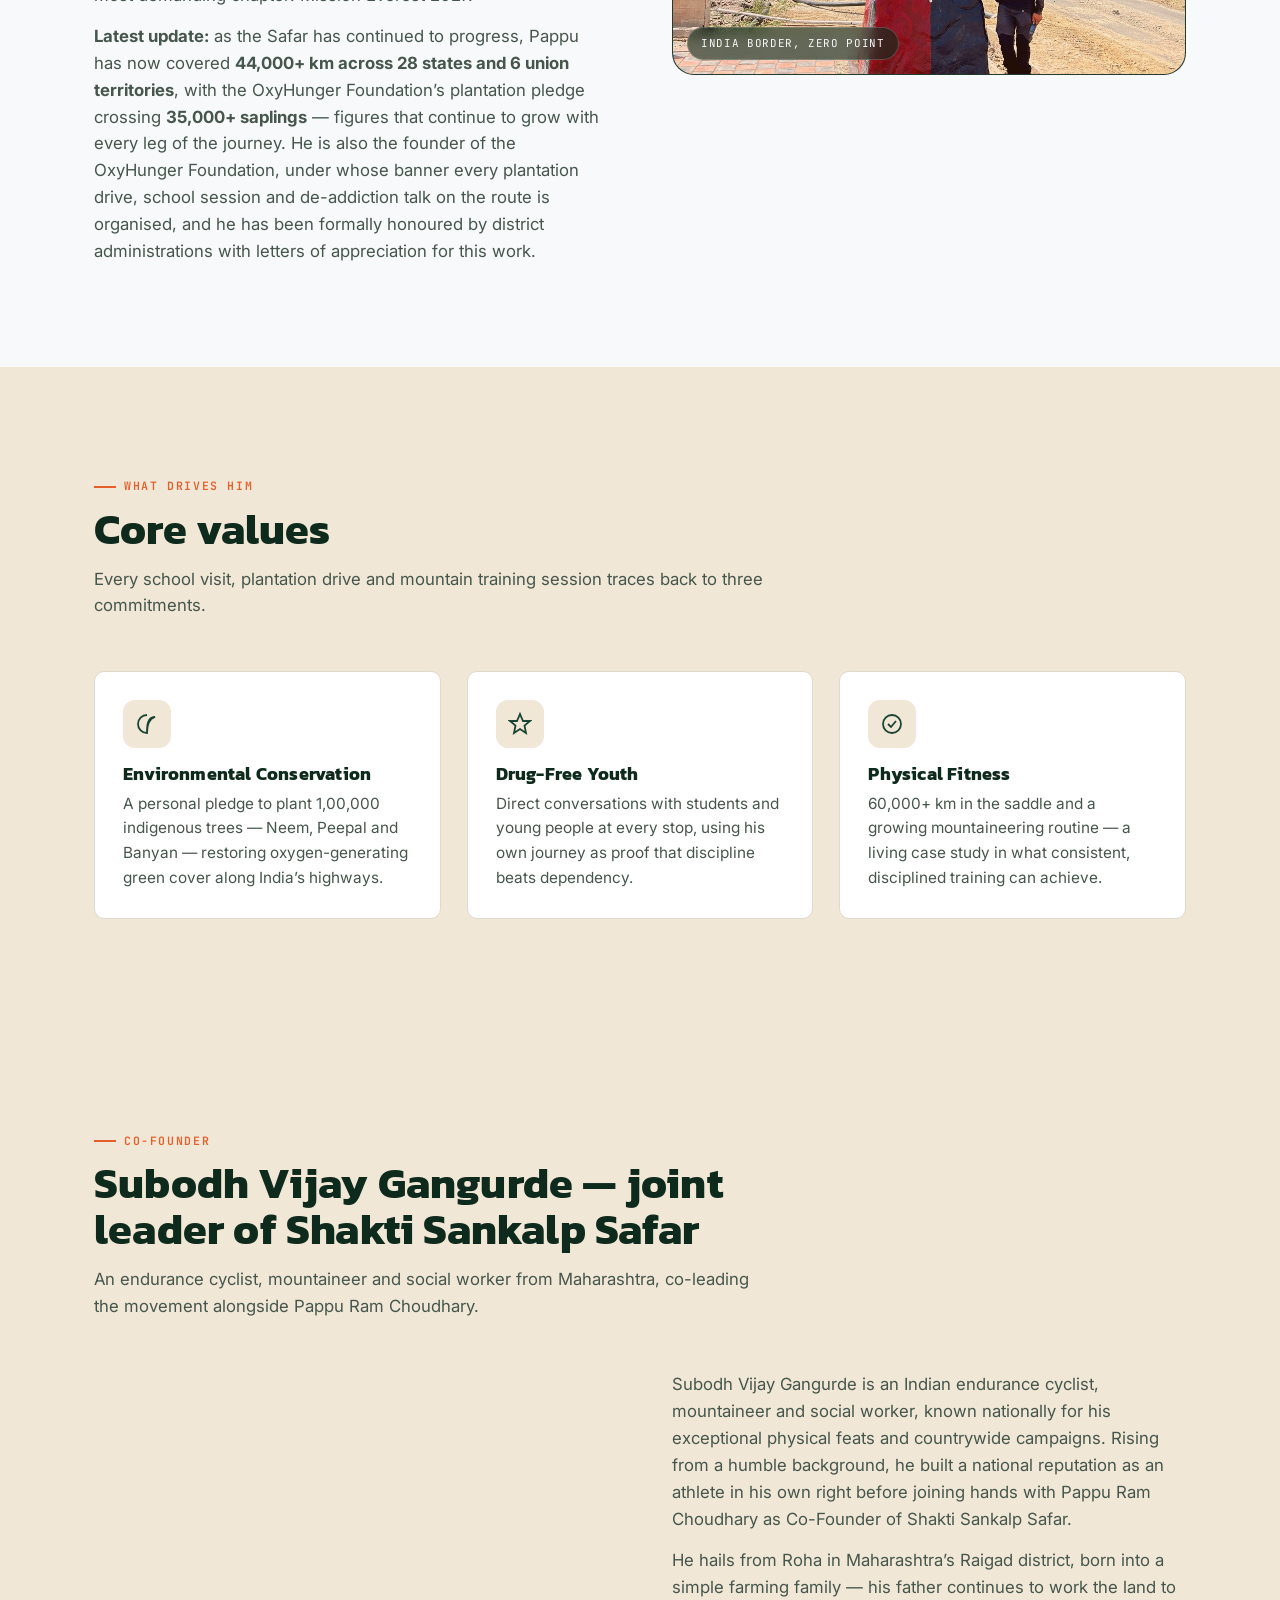
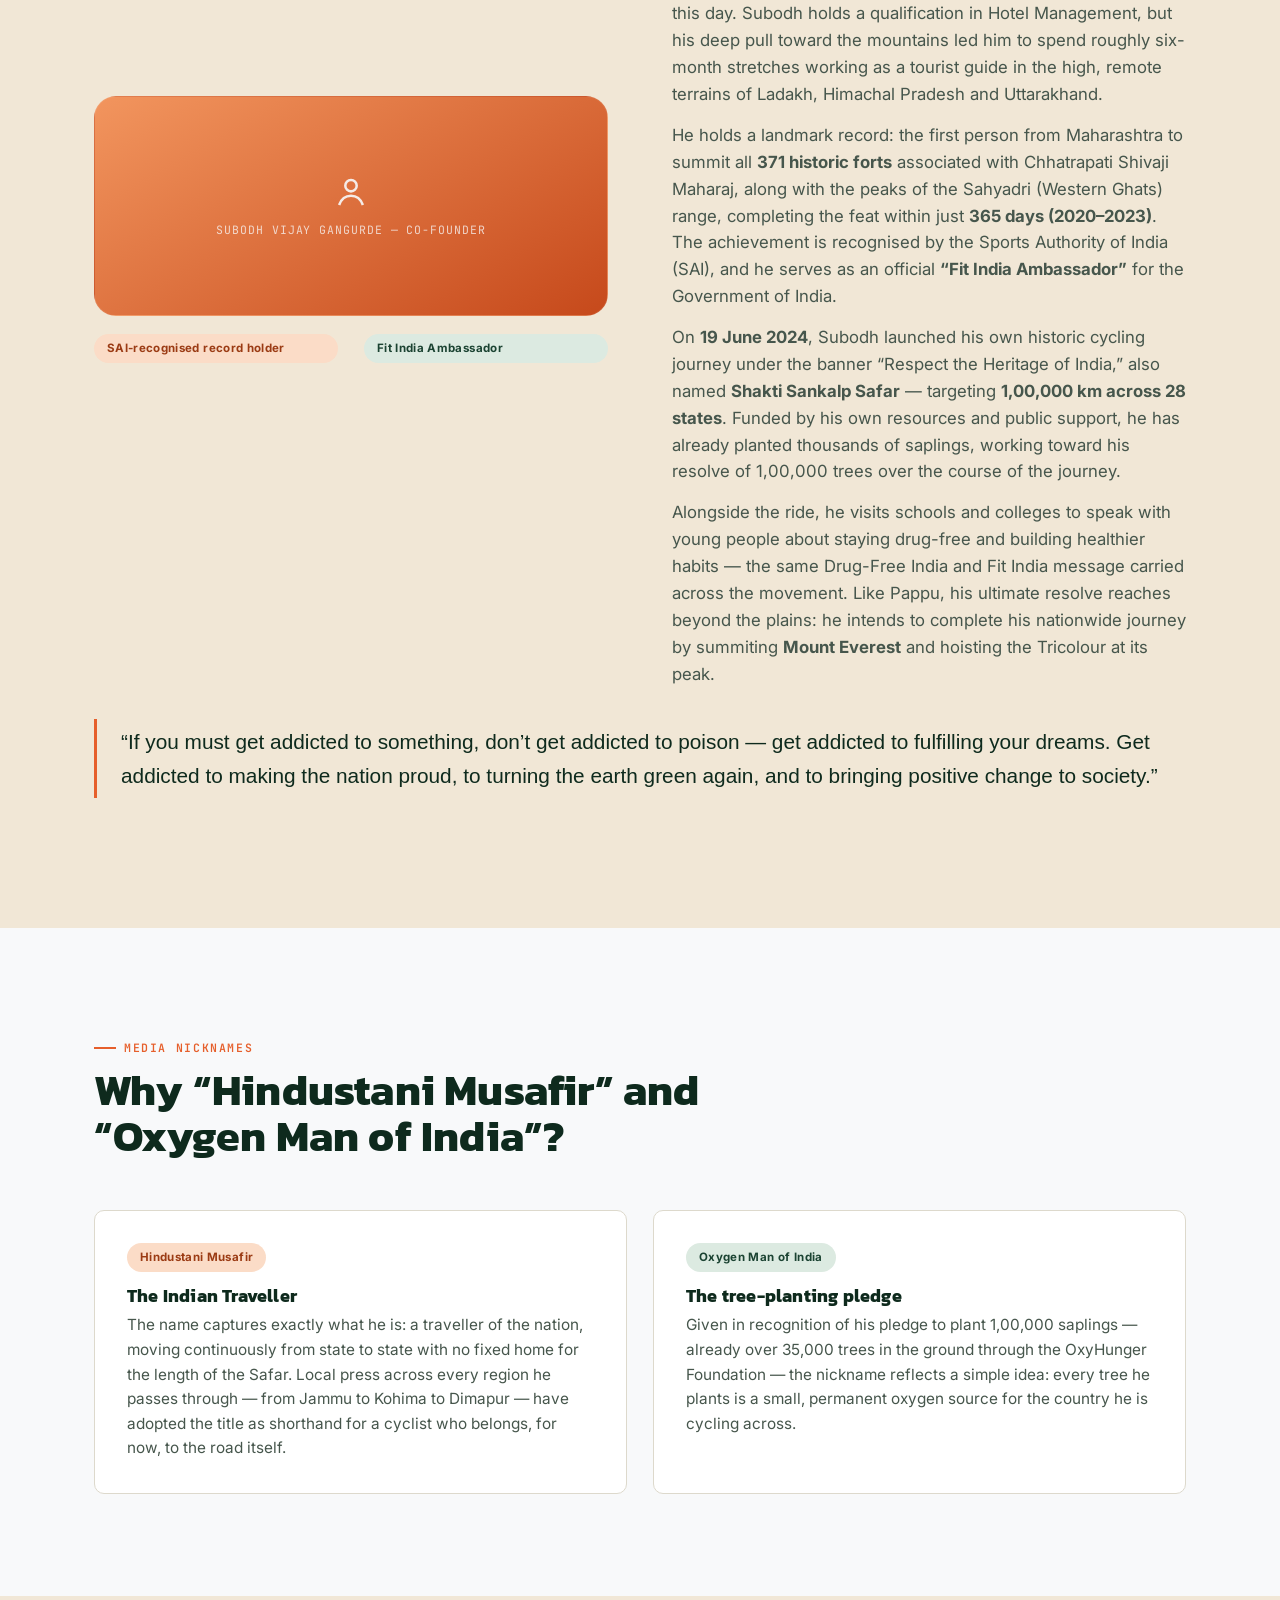
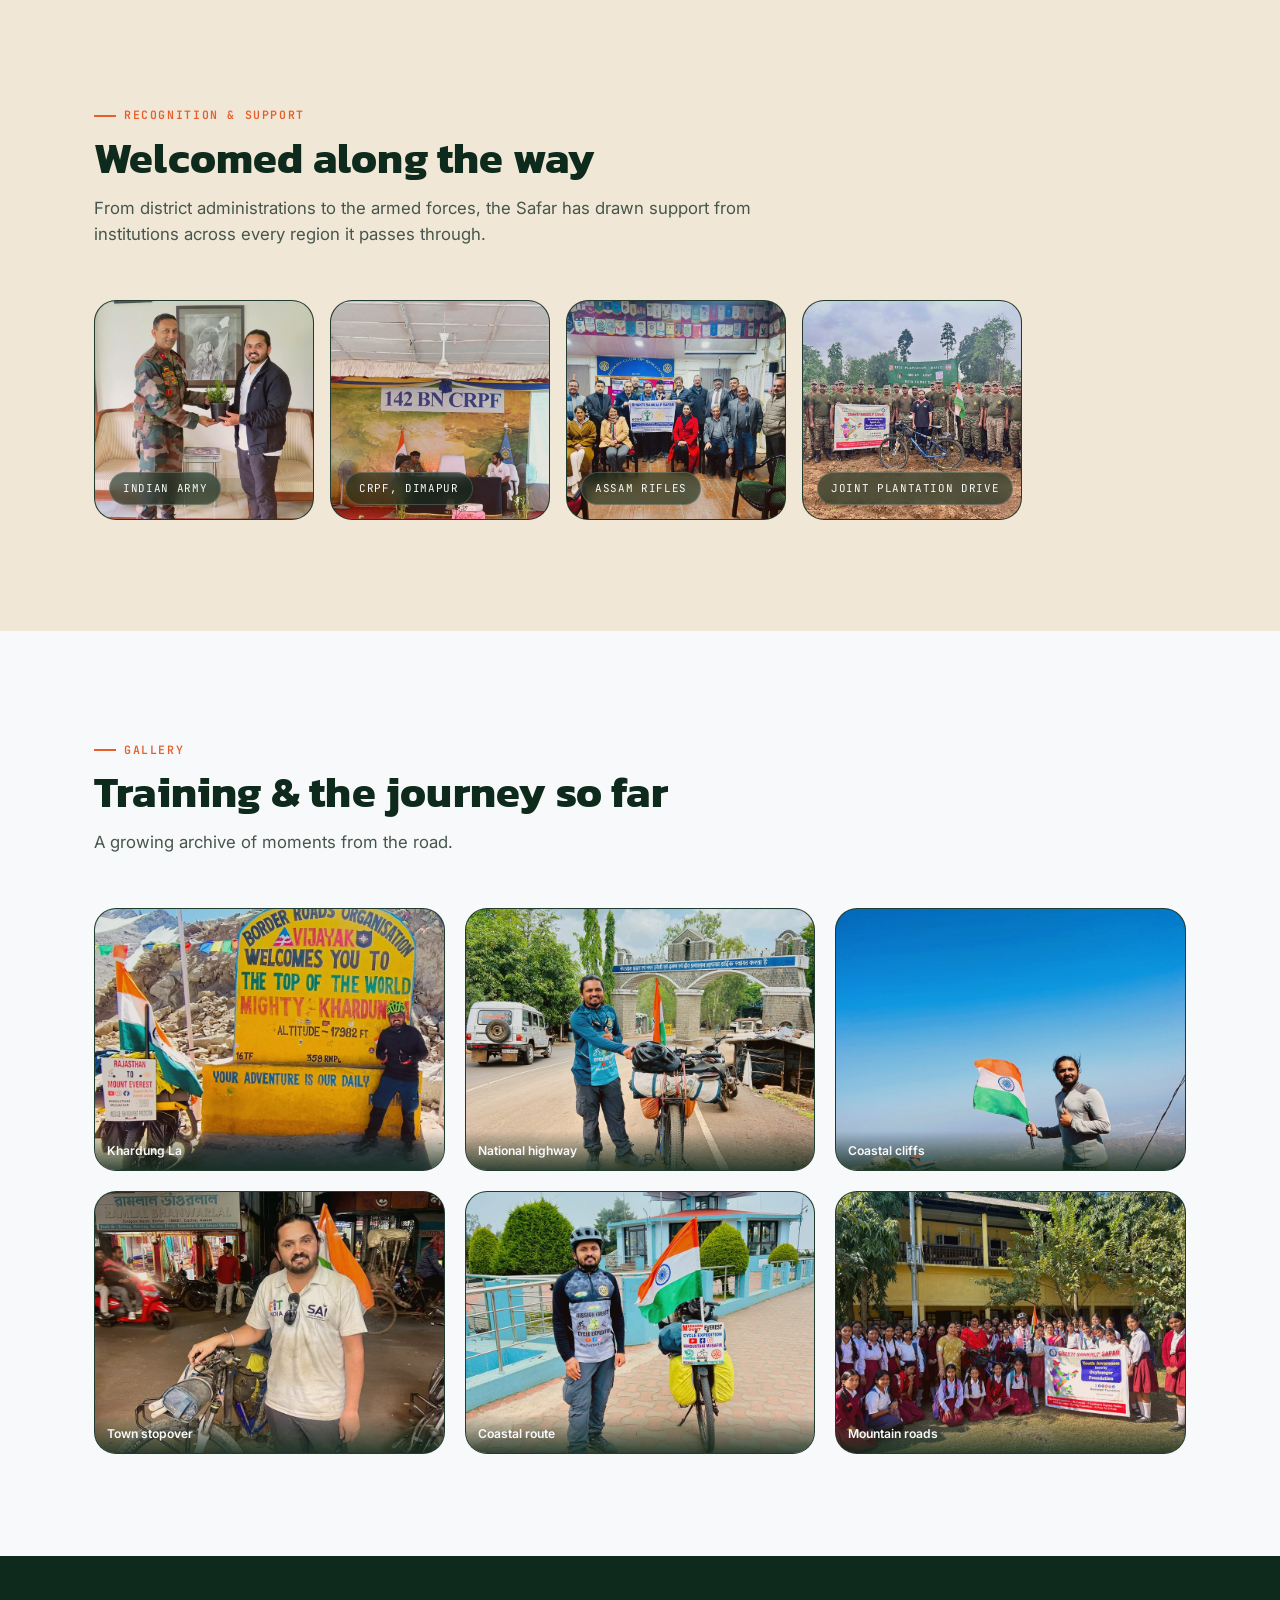
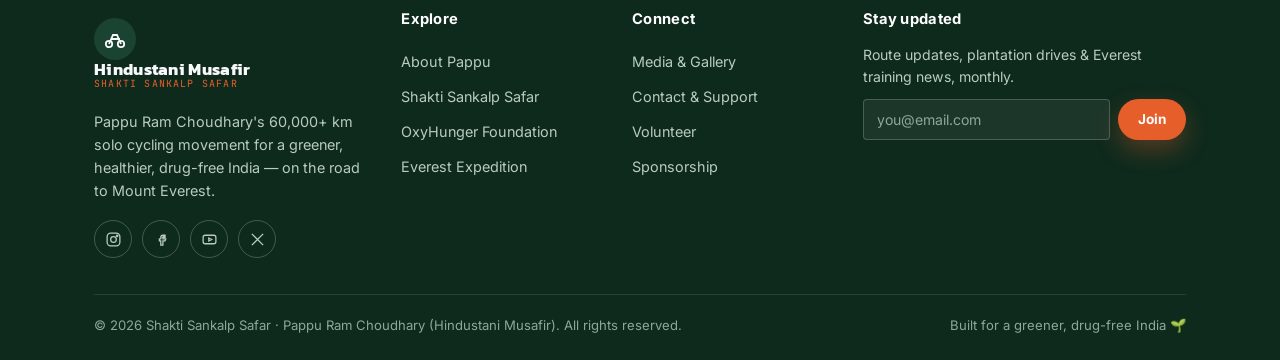
==== commit dcdfc31c: "Updated project" ====
--- a/about.html
+++ b/about.html
@@ -127,7 +127,7 @@
         <div style="display:flex; flex-direction:column; gap:18px;">
           <div class="photo-ph saffron reveal-photo" data-cofounder-photo>
             <svg viewBox="0 0 24 24" fill="none" stroke="currentColor" stroke-width="1.6" xmlns="http://www.w3.org/2000/svg"><circle cx="12" cy="8" r="3.6"/><path d="M4.5 20.2c1.4-3.8 4.2-5.8 7.5-5.8s6.1 2 7.5 5.8"/></svg>
-            <span class="cap">Photo of Subodh Vijay Gangurde &mdash; add here</span>
+            <span class="cap">Subodh Vijay Gangurde &mdash; Co-Founder</span>
           </div>
           <div class="grid-2">
             <span class="pill">SAI-recognised record holder</span>
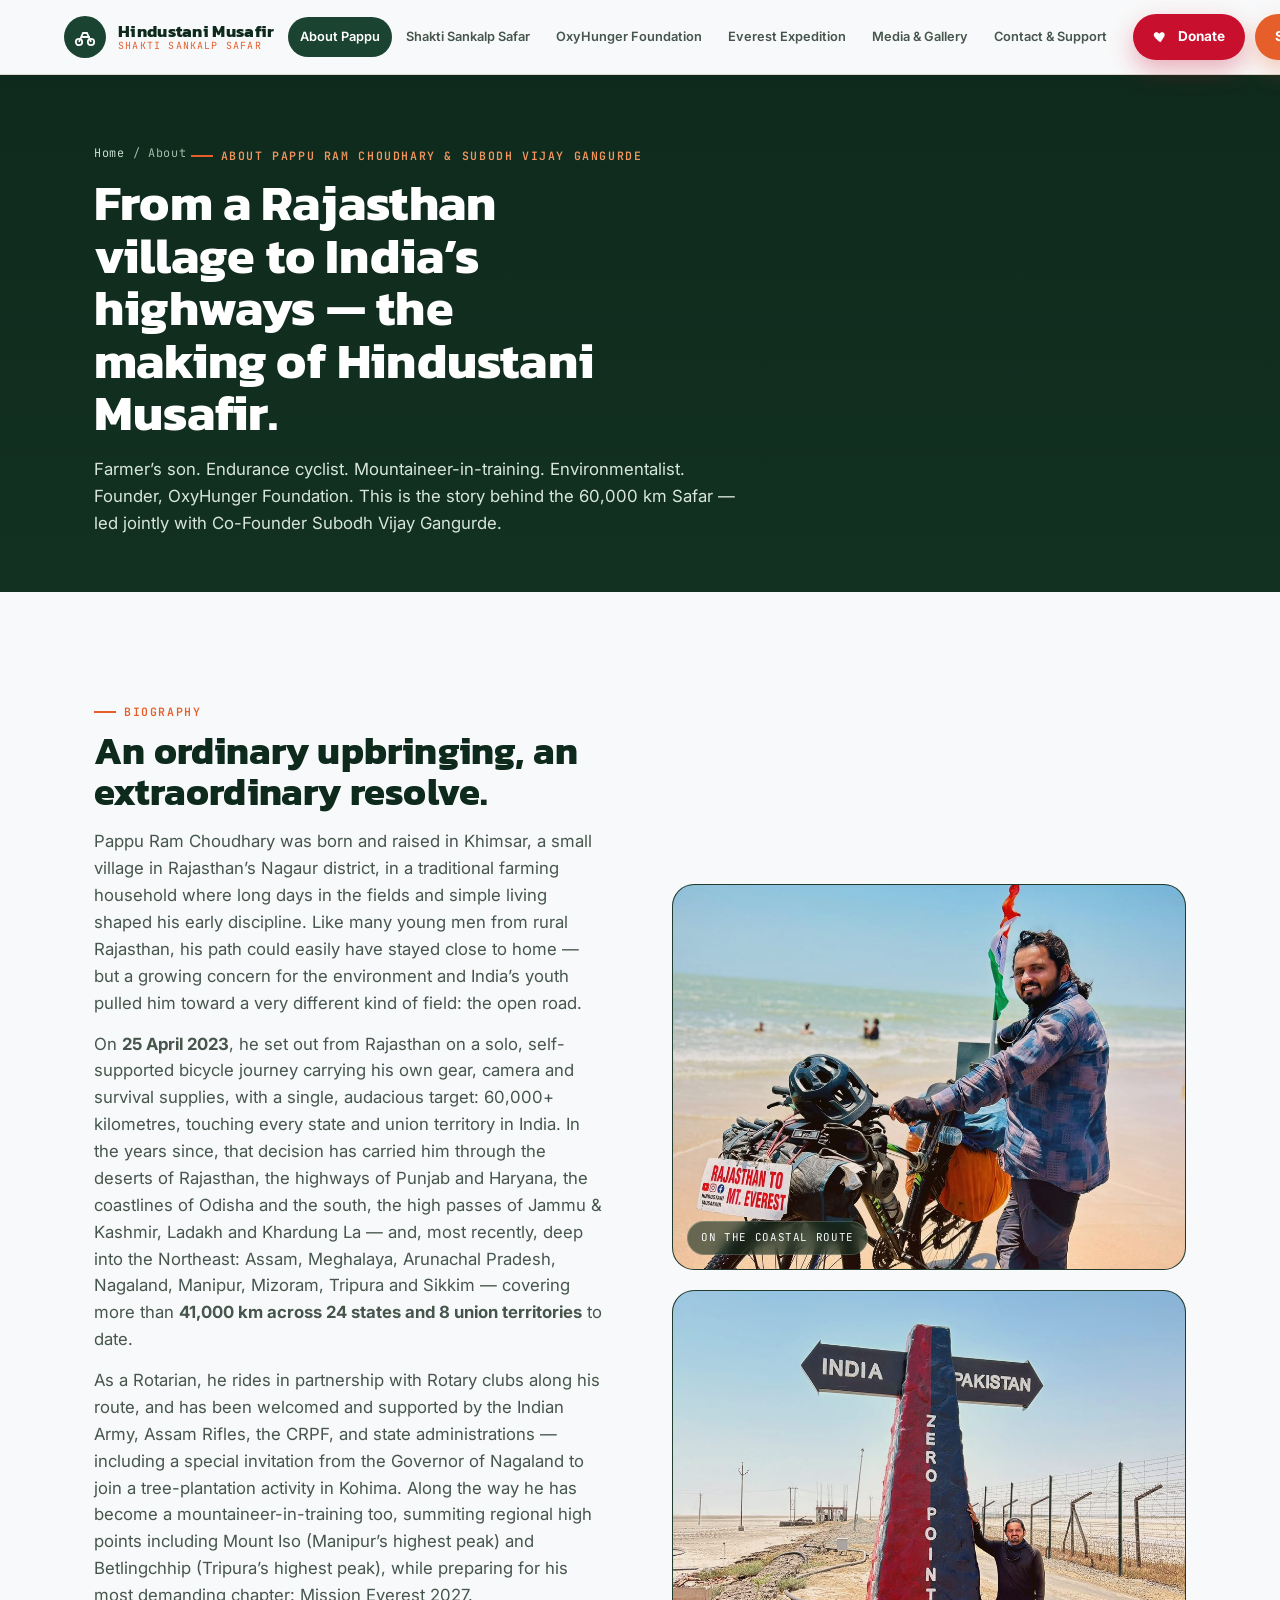
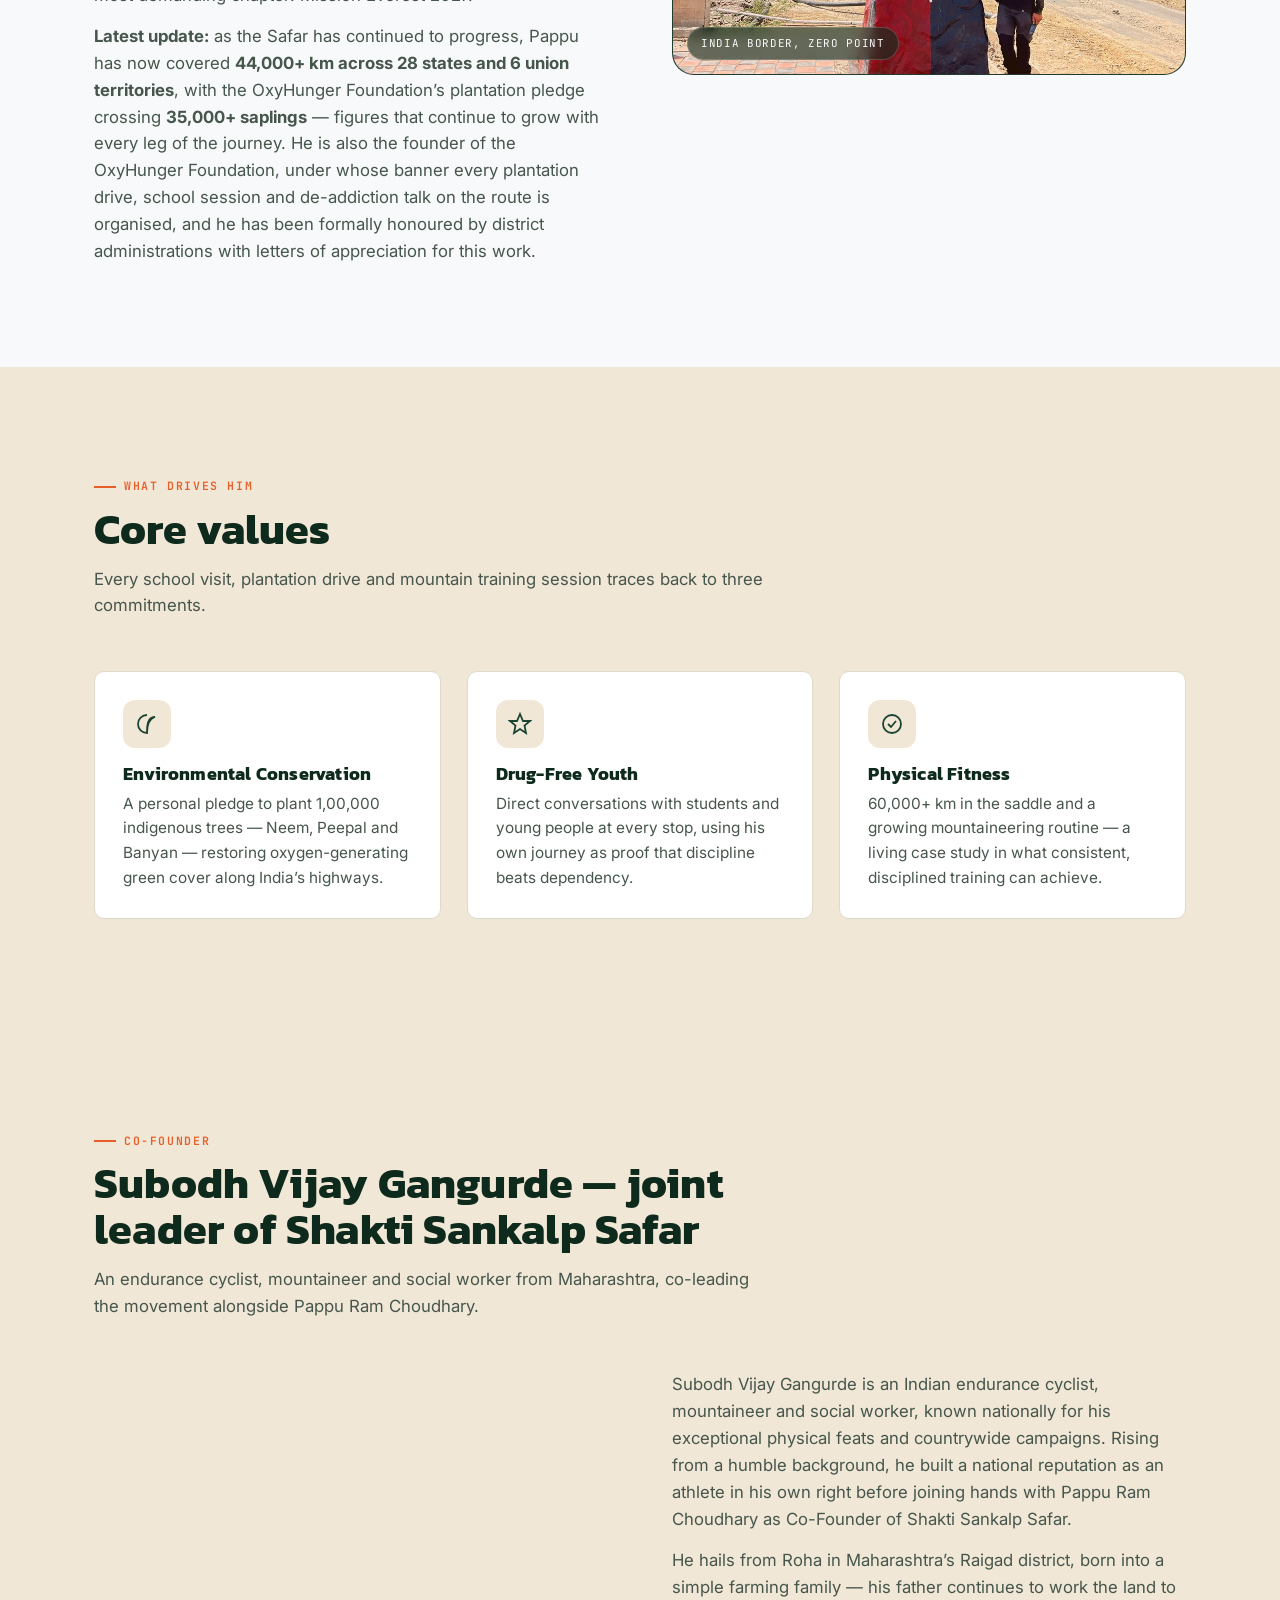
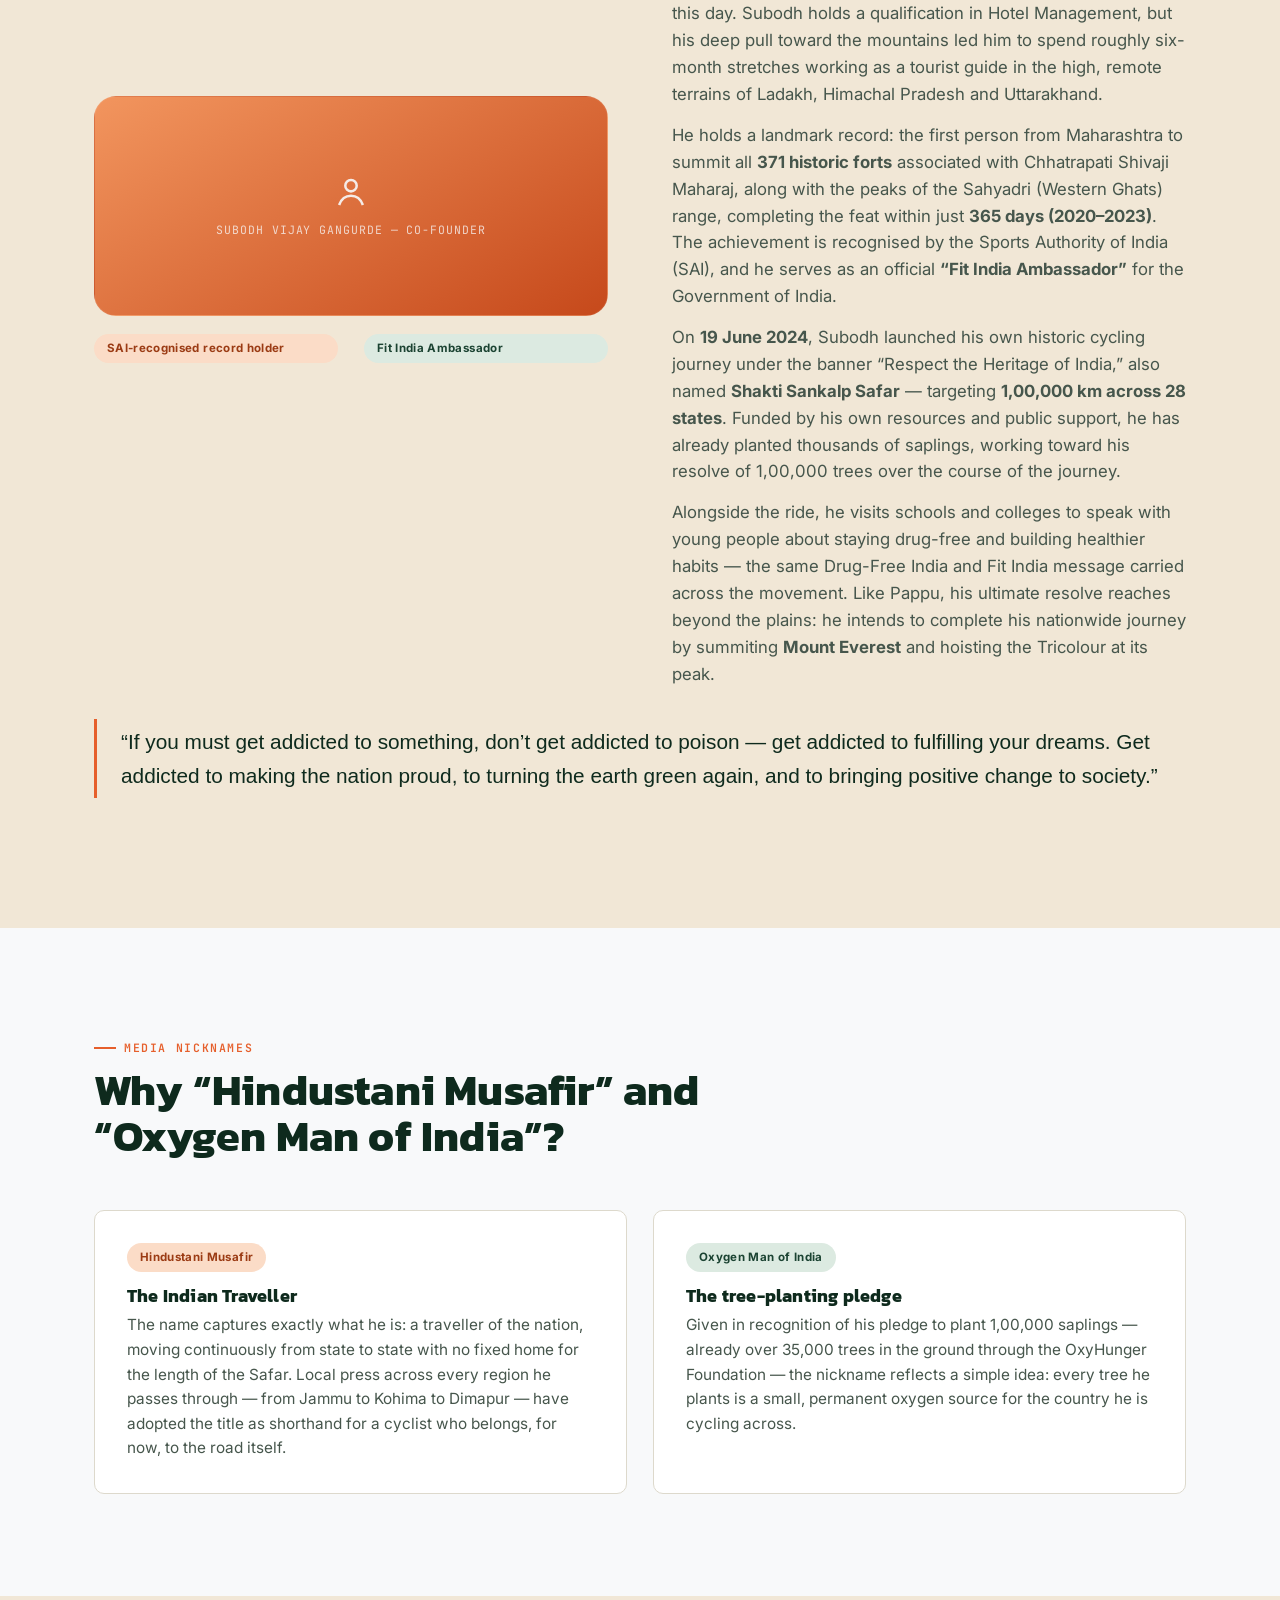
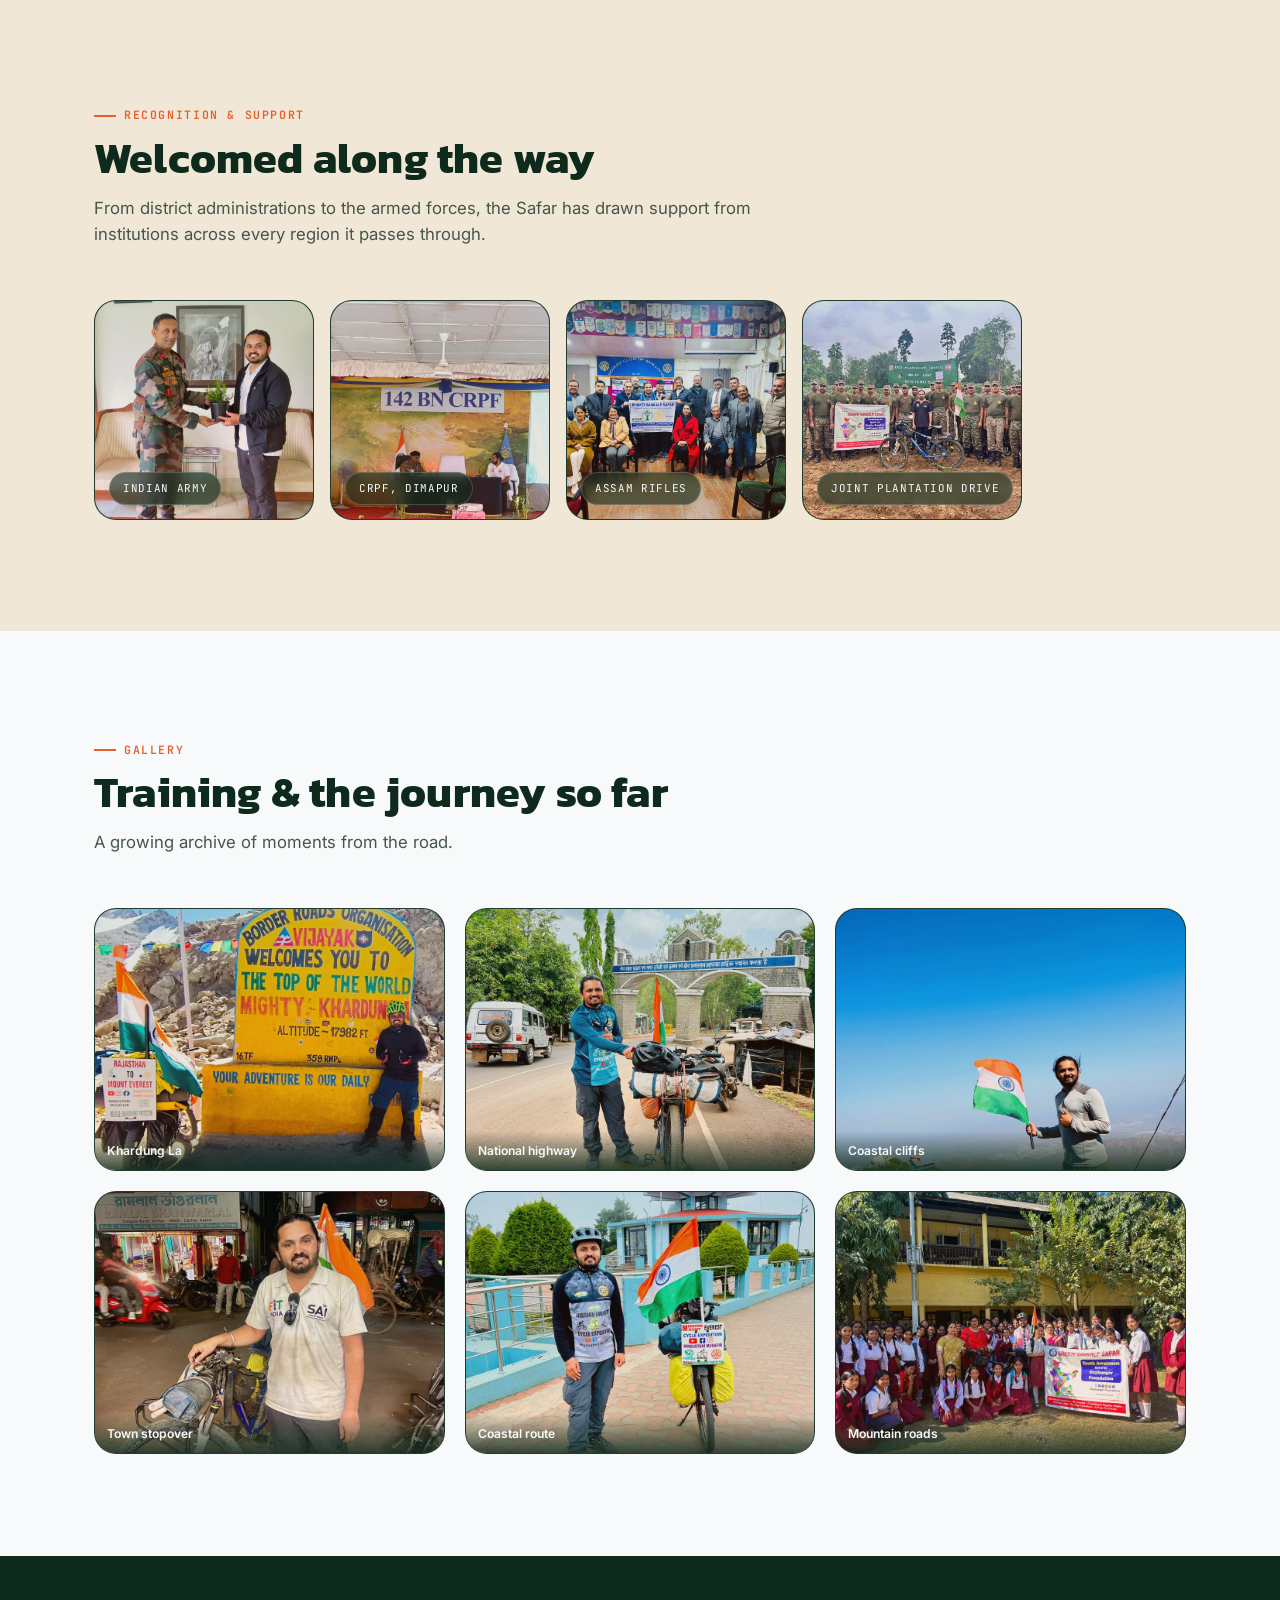
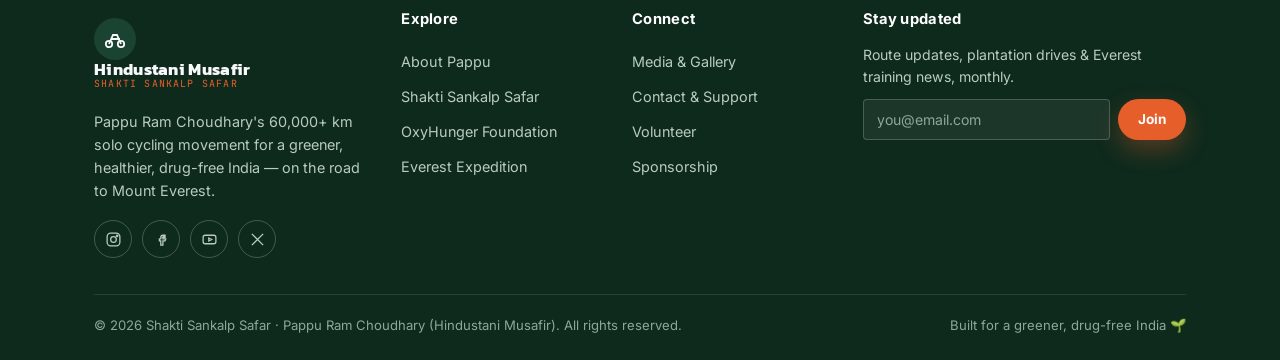
==== commit c2809bc8: "Updated project" ====
--- a/about.html
+++ b/about.html
@@ -26,7 +26,7 @@
         </span>
       </a>
       <div class="nav-links">
-        <a href="index.html">Home</a>
+        <!-- <a href="index.html">Home</a> -->
         <a href="about.html" class="active">About Pappu</a>
         <a href="mission.html">Shakti Sankalp Safar</a>
         <a href="foundation.html">OxyHunger Foundation</a>
@@ -43,7 +43,7 @@
       </button>
     </nav>
     <div class="mobile-panel">
-      <a href="index.html">Home</a>
+      <!-- <a href="index.html">Home</a> -->
         <a href="about.html" class="active">About Pappu</a>
         <a href="mission.html">Shakti Sankalp Safar</a>
         <a href="foundation.html">OxyHunger Foundation</a>
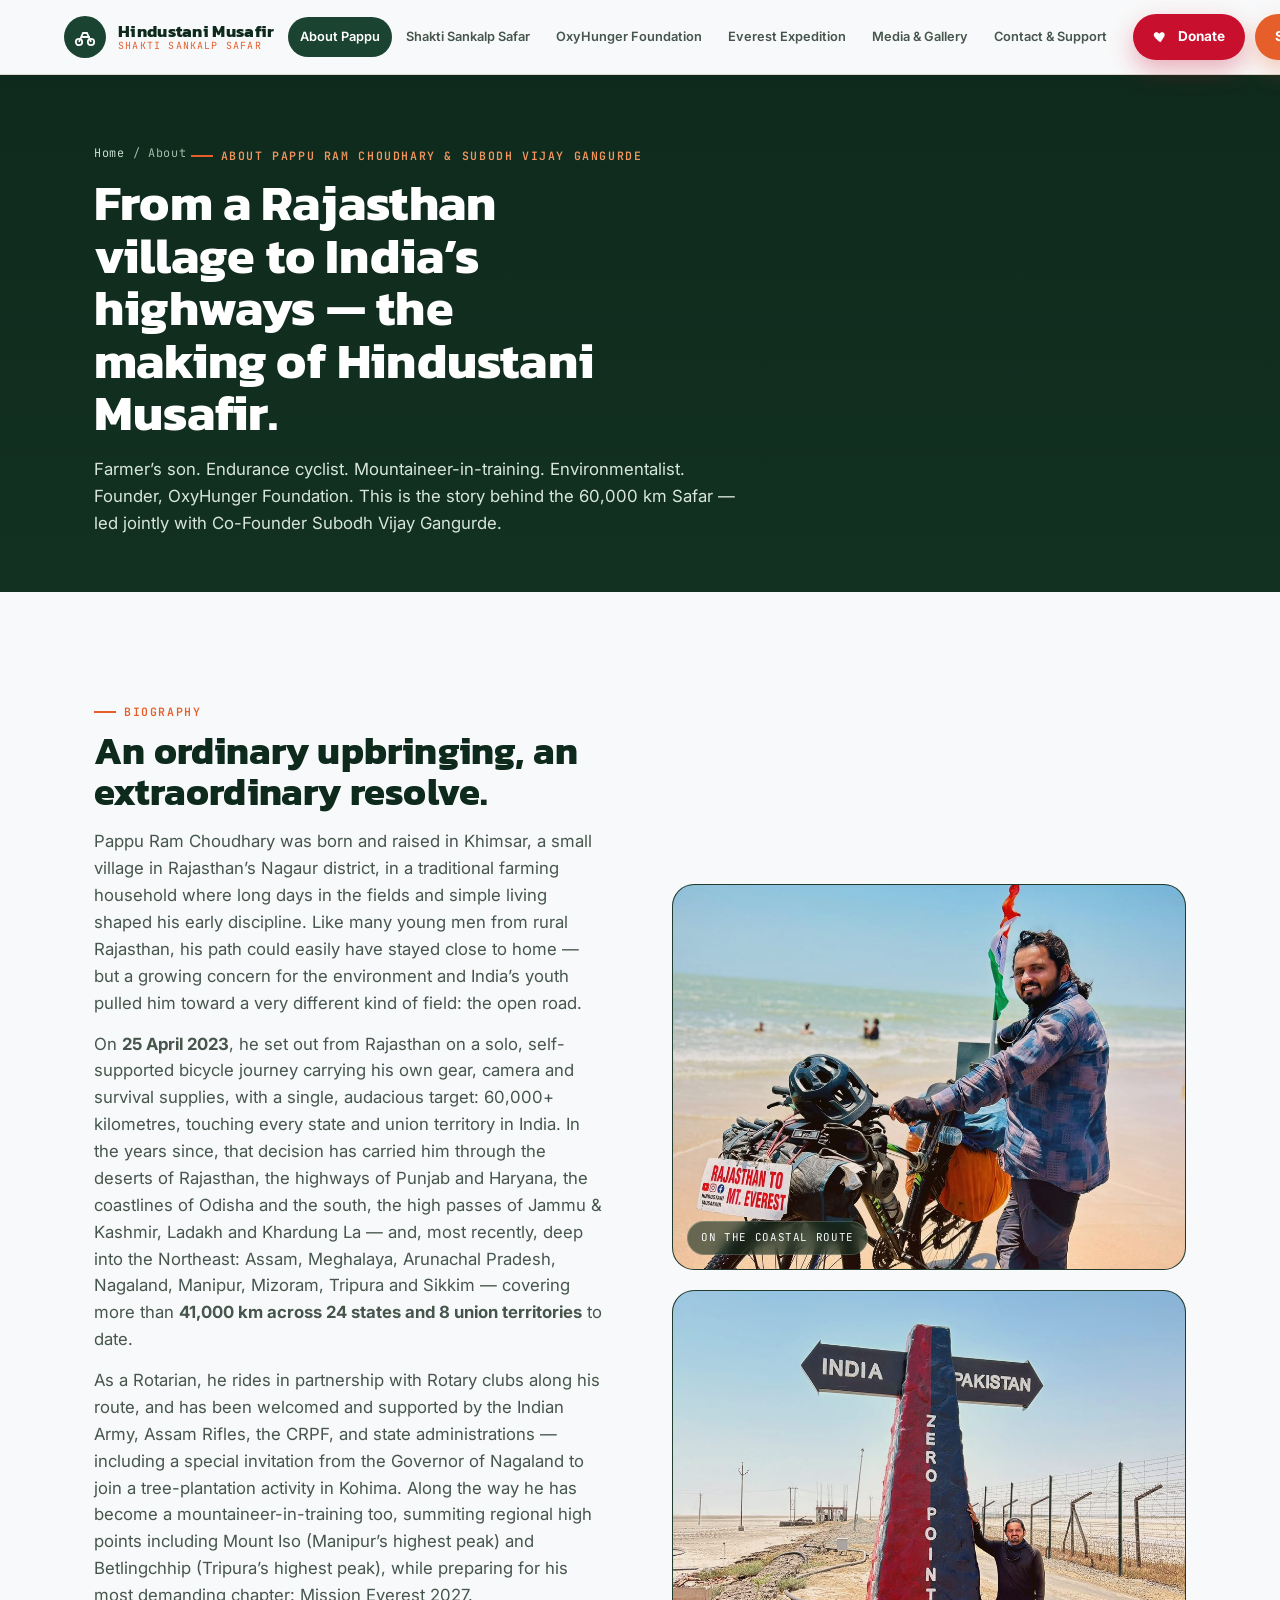
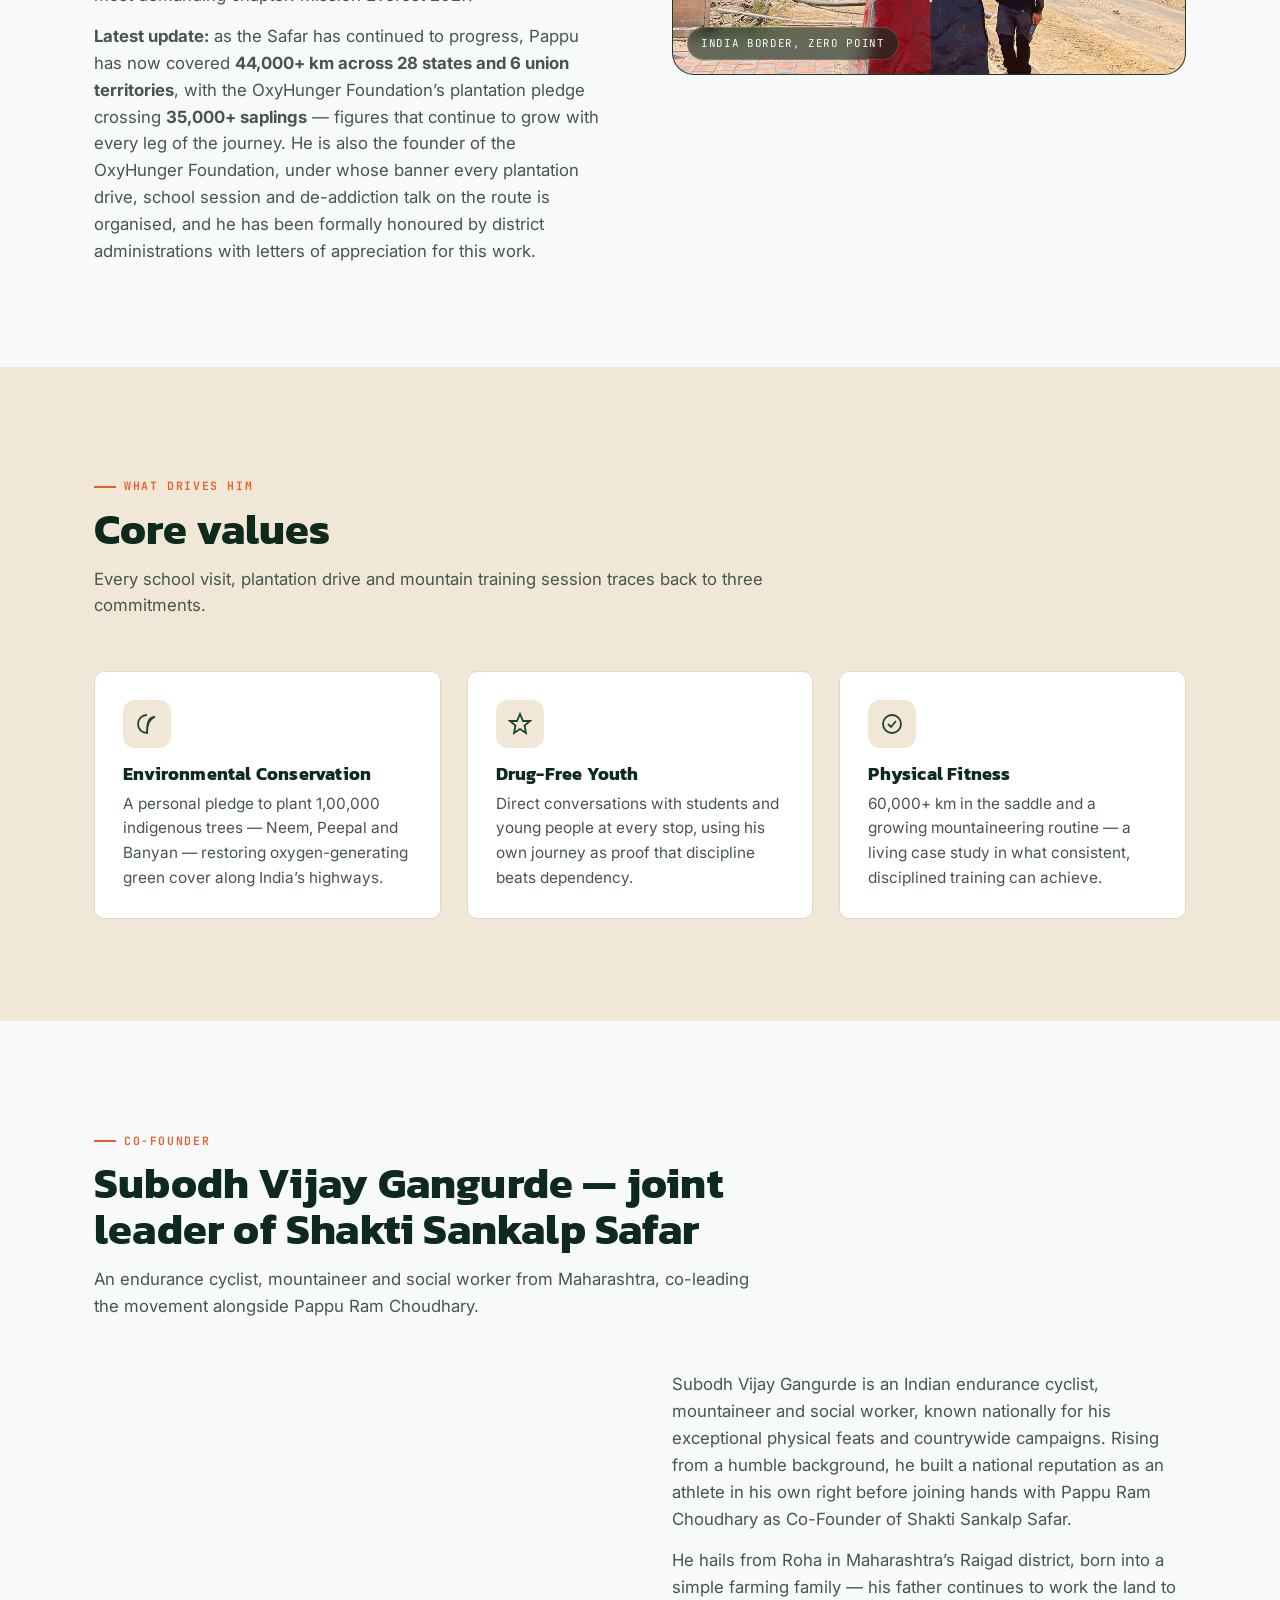
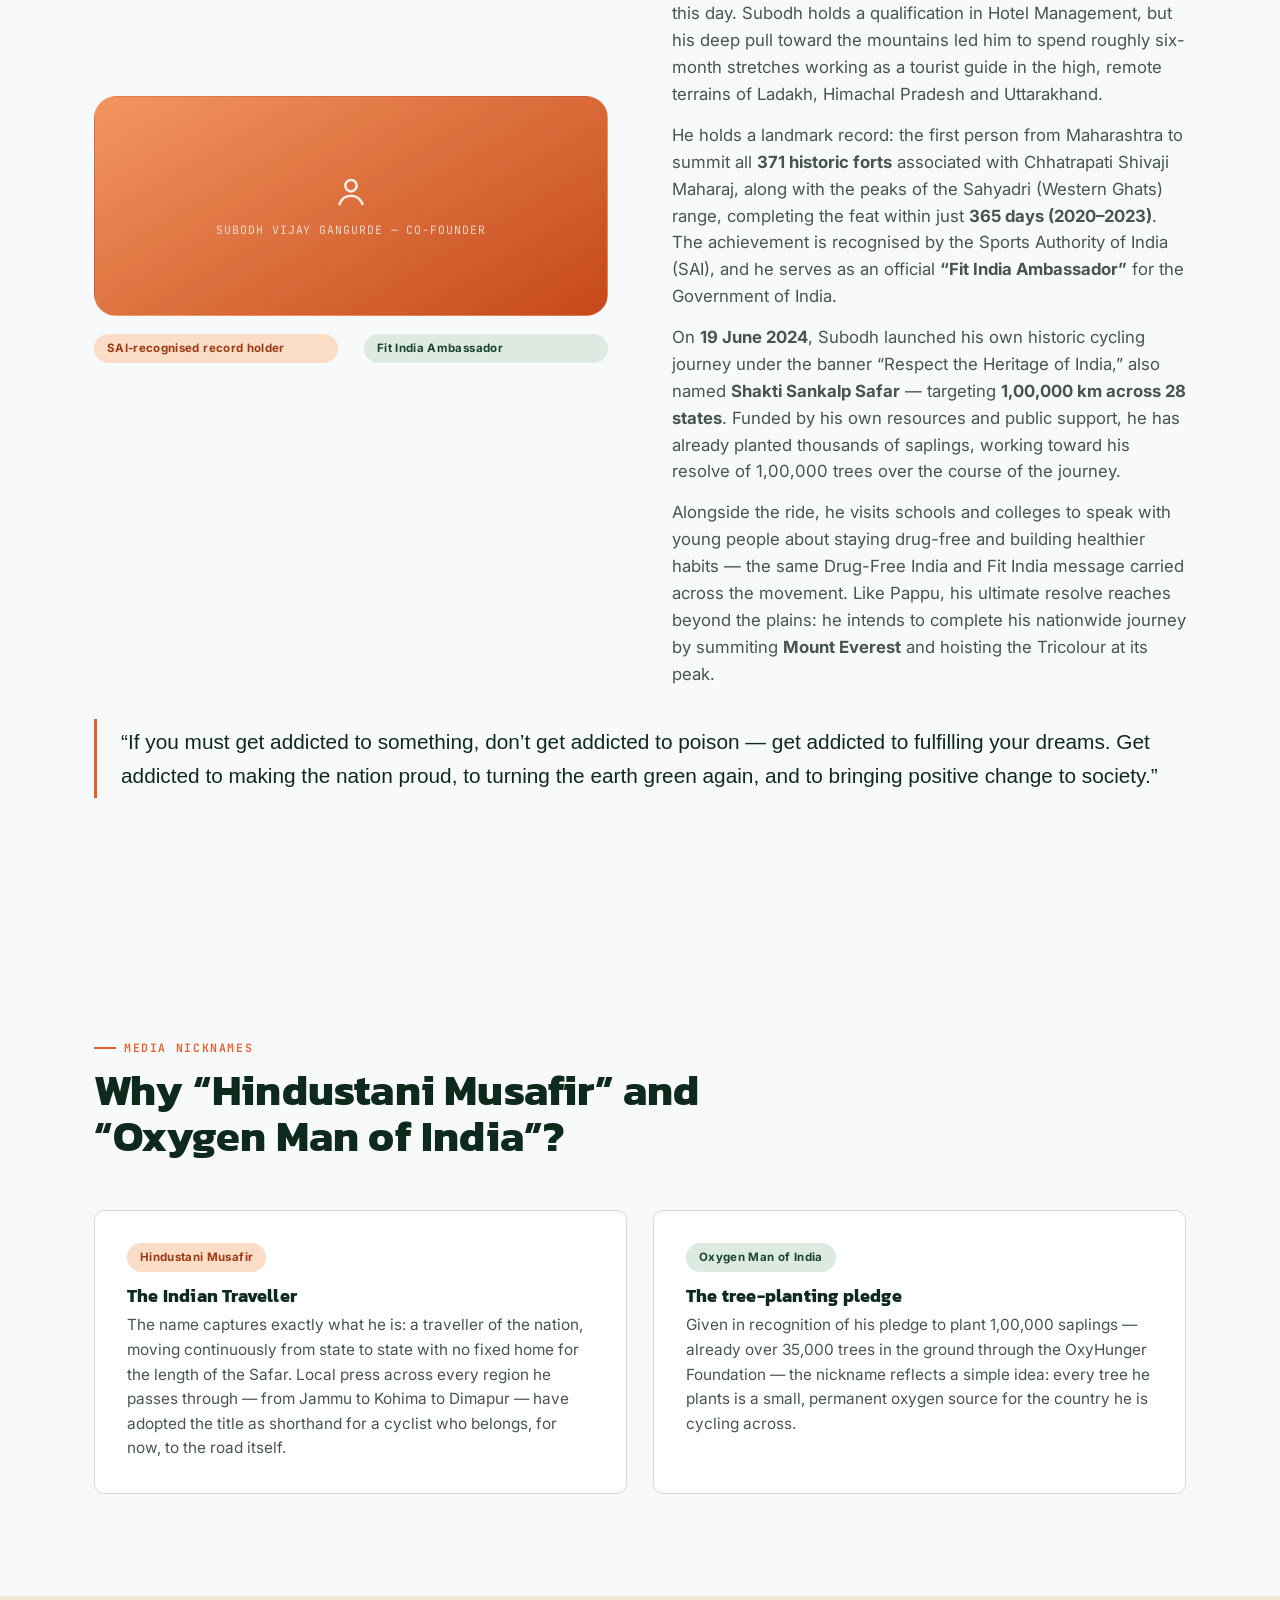
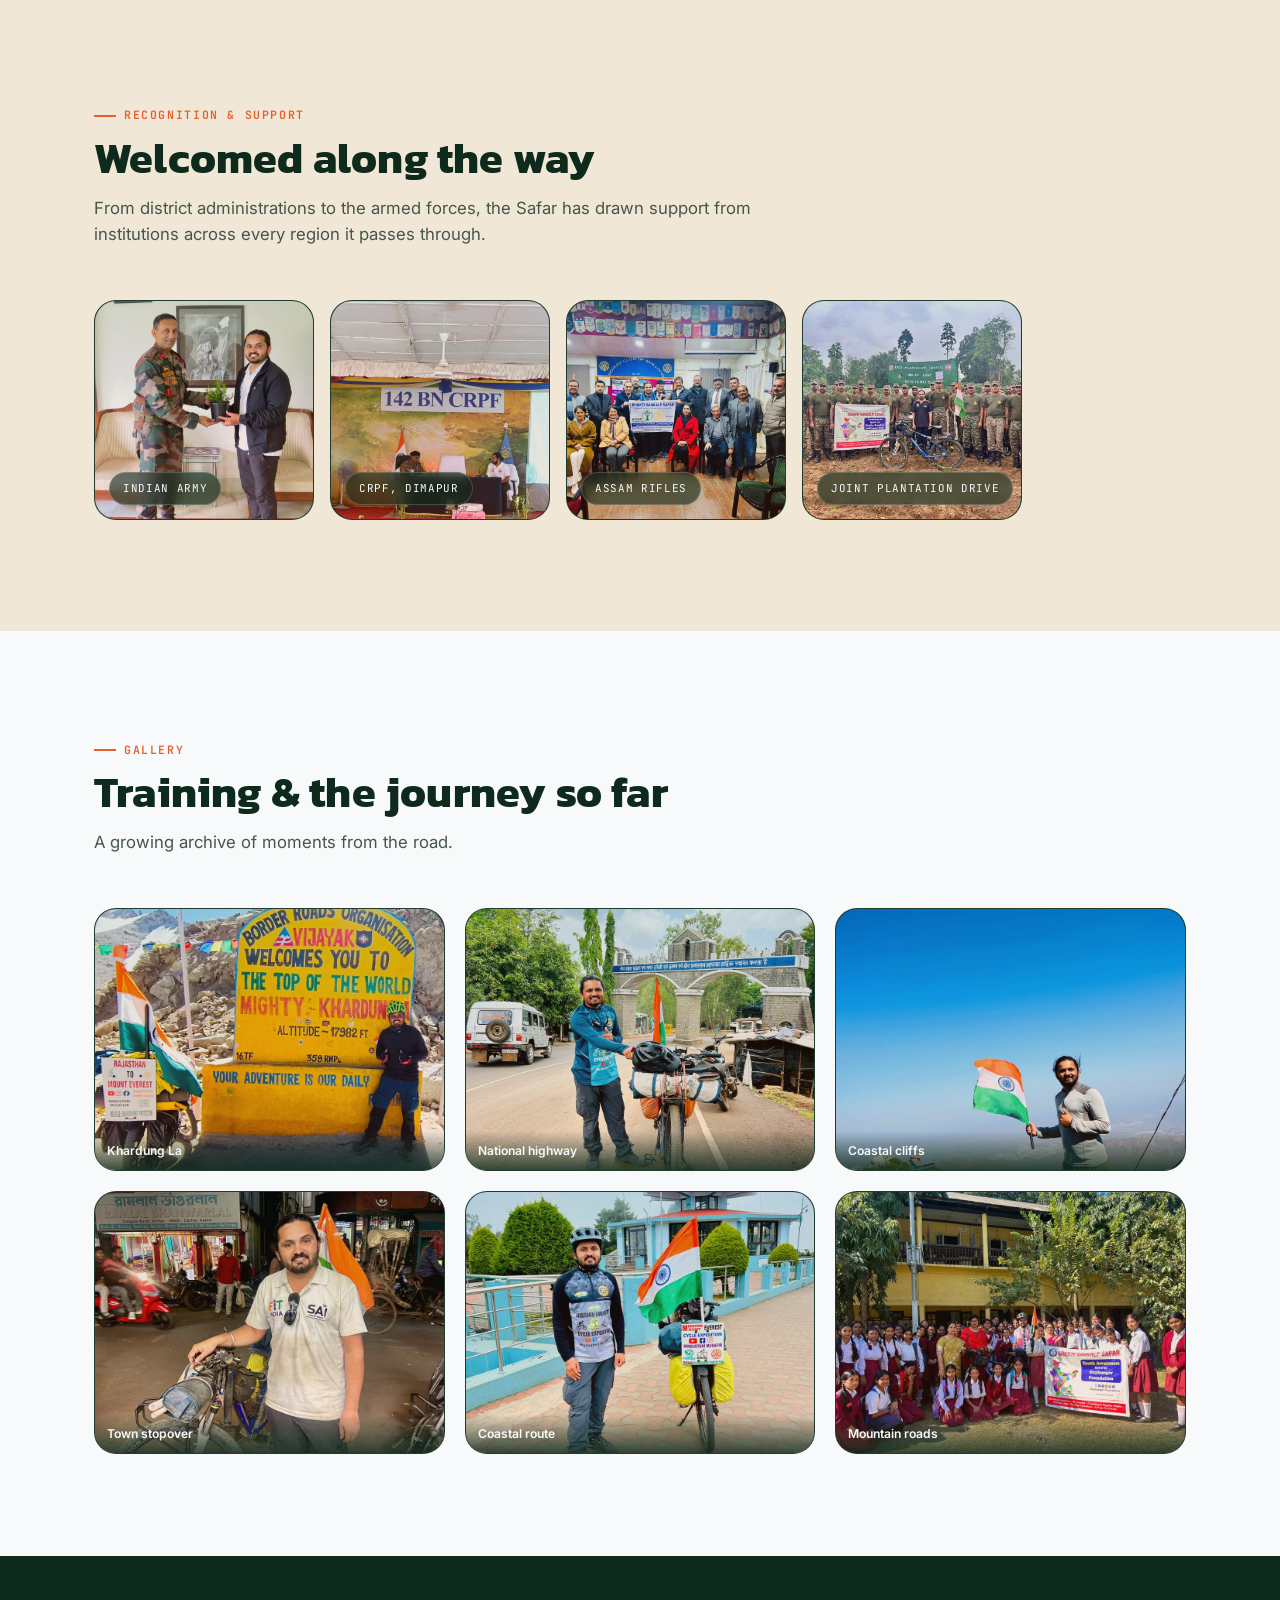
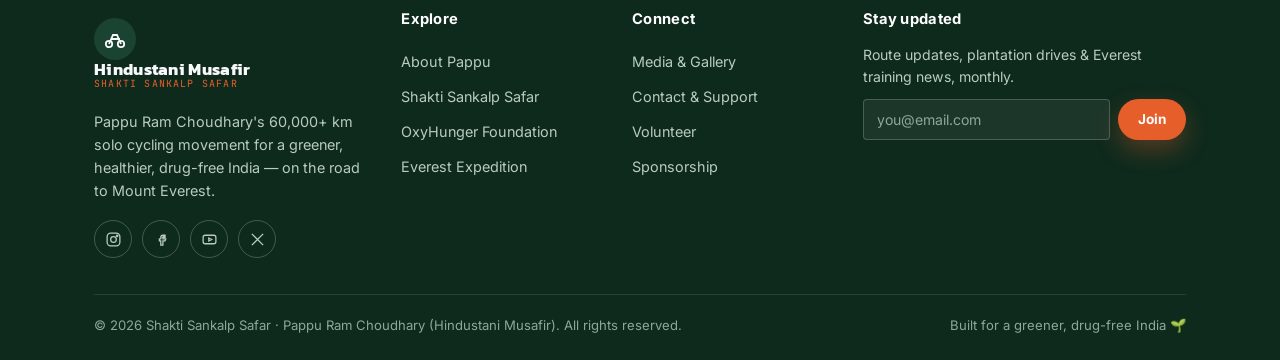
==== commit af00eee7: "Updated project" ====
--- a/about.html
+++ b/about.html
@@ -116,7 +116,7 @@
     </div>
   </section>
 
-  <section class="section section--sand">
+  <section class="section section--saffron">
     <div class="wrap">
       <div class="section-head">
         <span class="eyebrow">Co-Founder</span>
--- a/css/style.css
+++ b/css/style.css
@@ -321,19 +321,27 @@
 
 /* ---------------------------------------------------------
    Timeline (route & milestones / training log)
+   The "Safar Road" — a winding, dashed route illustration
+   (dark asphalt base + forest surface + saffron lane-line)
+   that threads through every dot, echoing the site's map motif.
    --------------------------------------------------------- */
 .timeline{ position:relative; margin-top:10px; }
 .timeline::before{
-  content:""; position:absolute; left:19px; top:6px; bottom:6px; width:2px;
-  background-image:linear-gradient(var(--saffron) 60%, transparent 0%);
-  background-size:2px 12px; background-repeat:repeat-y;
-}
-.timeline-item{ position:relative; padding:0 0 40px 58px; }
+  content:"";
+  position:absolute; left:0; top:6px; bottom:6px; width:40px;
+  background-image:url("data:image/svg+xml,%3Csvg%20xmlns%3D%27http%3A//www.w3.org/2000/svg%27%20viewBox%3D%270%200%2040%2060%27%3E%3Cpath%20d%3D%27M20%200%20Q30%2015%2020%2030%20Q10%2045%2020%2060%27%20fill%3D%27none%27%20stroke%3D%27%230E2A1D%27%20stroke-width%3D%2716%27%20stroke-linecap%3D%27round%27/%3E%3Cpath%20d%3D%27M20%200%20Q30%2015%2020%2030%20Q10%2045%2020%2060%27%20fill%3D%27none%27%20stroke%3D%27%232D6A4F%27%20stroke-width%3D%2712%27%20stroke-linecap%3D%27round%27/%3E%3Cpath%20d%3D%27M20%200%20Q30%2015%2020%2030%20Q10%2045%2020%2060%27%20fill%3D%27none%27%20stroke%3D%27%23E65F2B%27%20stroke-width%3D%272.2%27%20stroke-dasharray%3D%272%207%27%20stroke-linecap%3D%27round%27/%3E%3C/svg%3E");
+  background-repeat:repeat-y; background-size:40px 60px; background-position:top center;
+  filter:drop-shadow(0 3px 4px rgba(14,42,29,.28));
+}
+.timeline-item{ position:relative; padding:0 0 40px 58px; transition:transform .18s ease; }
 .timeline-item:last-child{ padding-bottom:4px; }
+.timeline-item:hover{ transform:translateX(4px); }
 .timeline-dot{
   position:absolute; left:0; top:0; width:40px; height:40px; border-radius:50%;
-  background:var(--forest); color:var(--white); display:flex; align-items:center; justify-content:center;
-  font-family:var(--f-mono); font-weight:700; font-size:.82rem; border:4px solid var(--offwhite); box-shadow:0 0 0 2px var(--saffron);
+  background:linear-gradient(145deg, var(--forest-mid), var(--forest-deep));
+  color:var(--white); display:flex; align-items:center; justify-content:center;
+  font-family:var(--f-mono); font-weight:700; font-size:.82rem; border:4px solid var(--offwhite);
+  box-shadow:0 0 0 3px var(--saffron), 0 4px 10px rgba(14,42,29,.35); z-index:1;
 }
 .timeline-item h3{ font-size:1.15rem; margin-bottom:4px; }
 .timeline-item .when{ font-family:var(--f-mono); font-size:.72rem; letter-spacing:.06em; text-transform:uppercase; color:var(--saffron); display:block; margin-bottom:6px; }
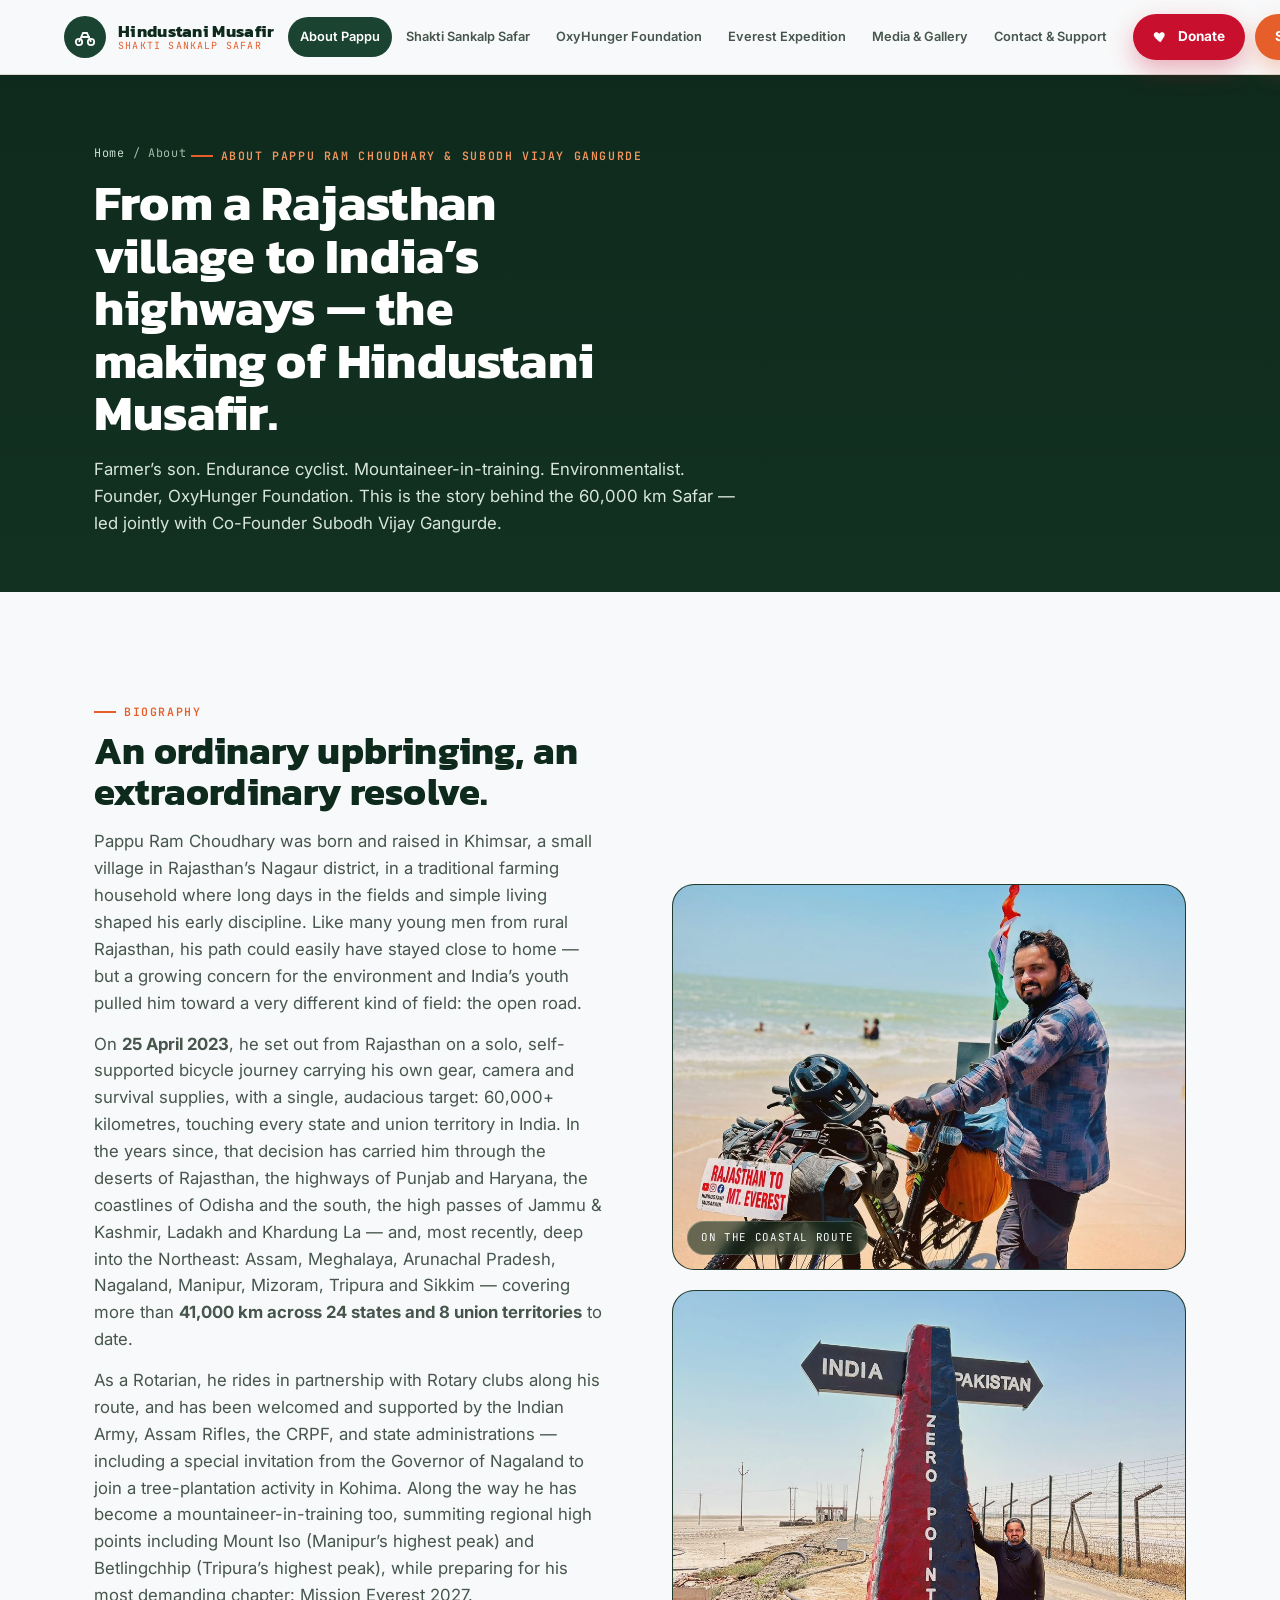
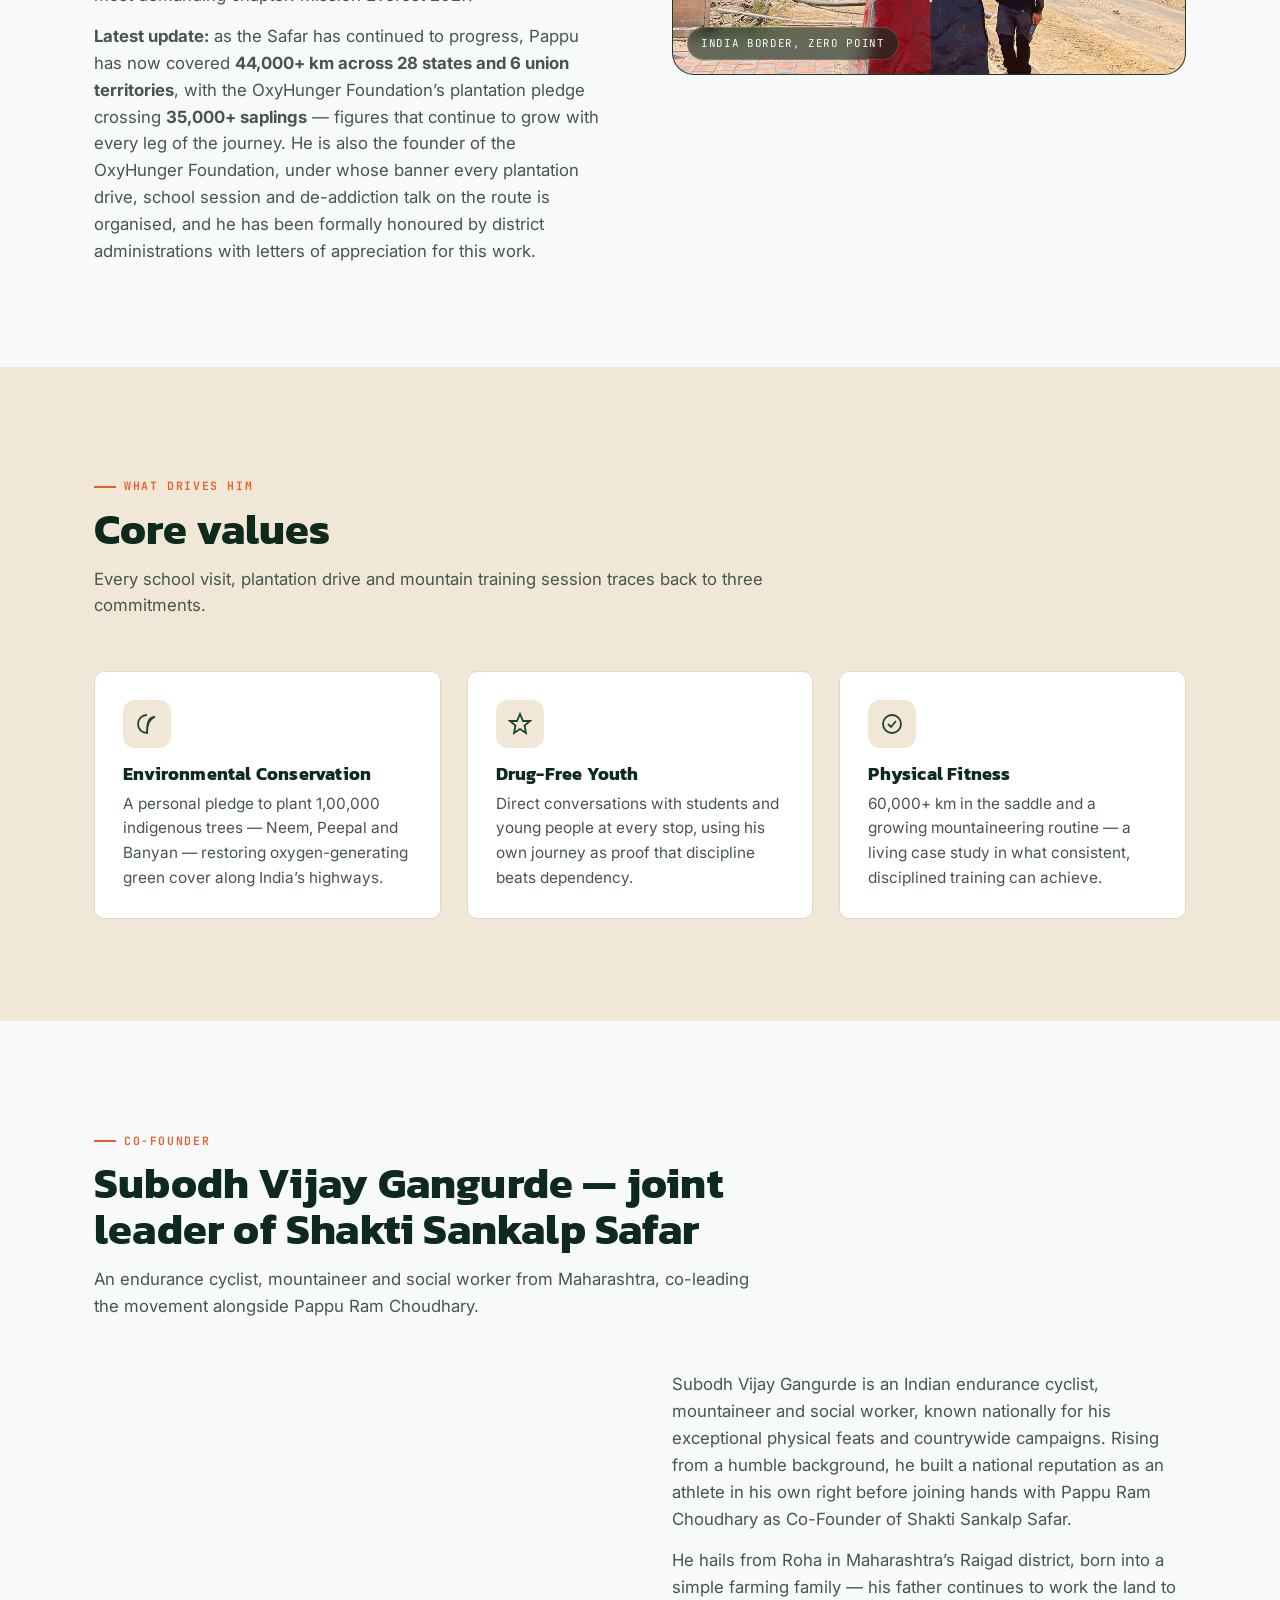
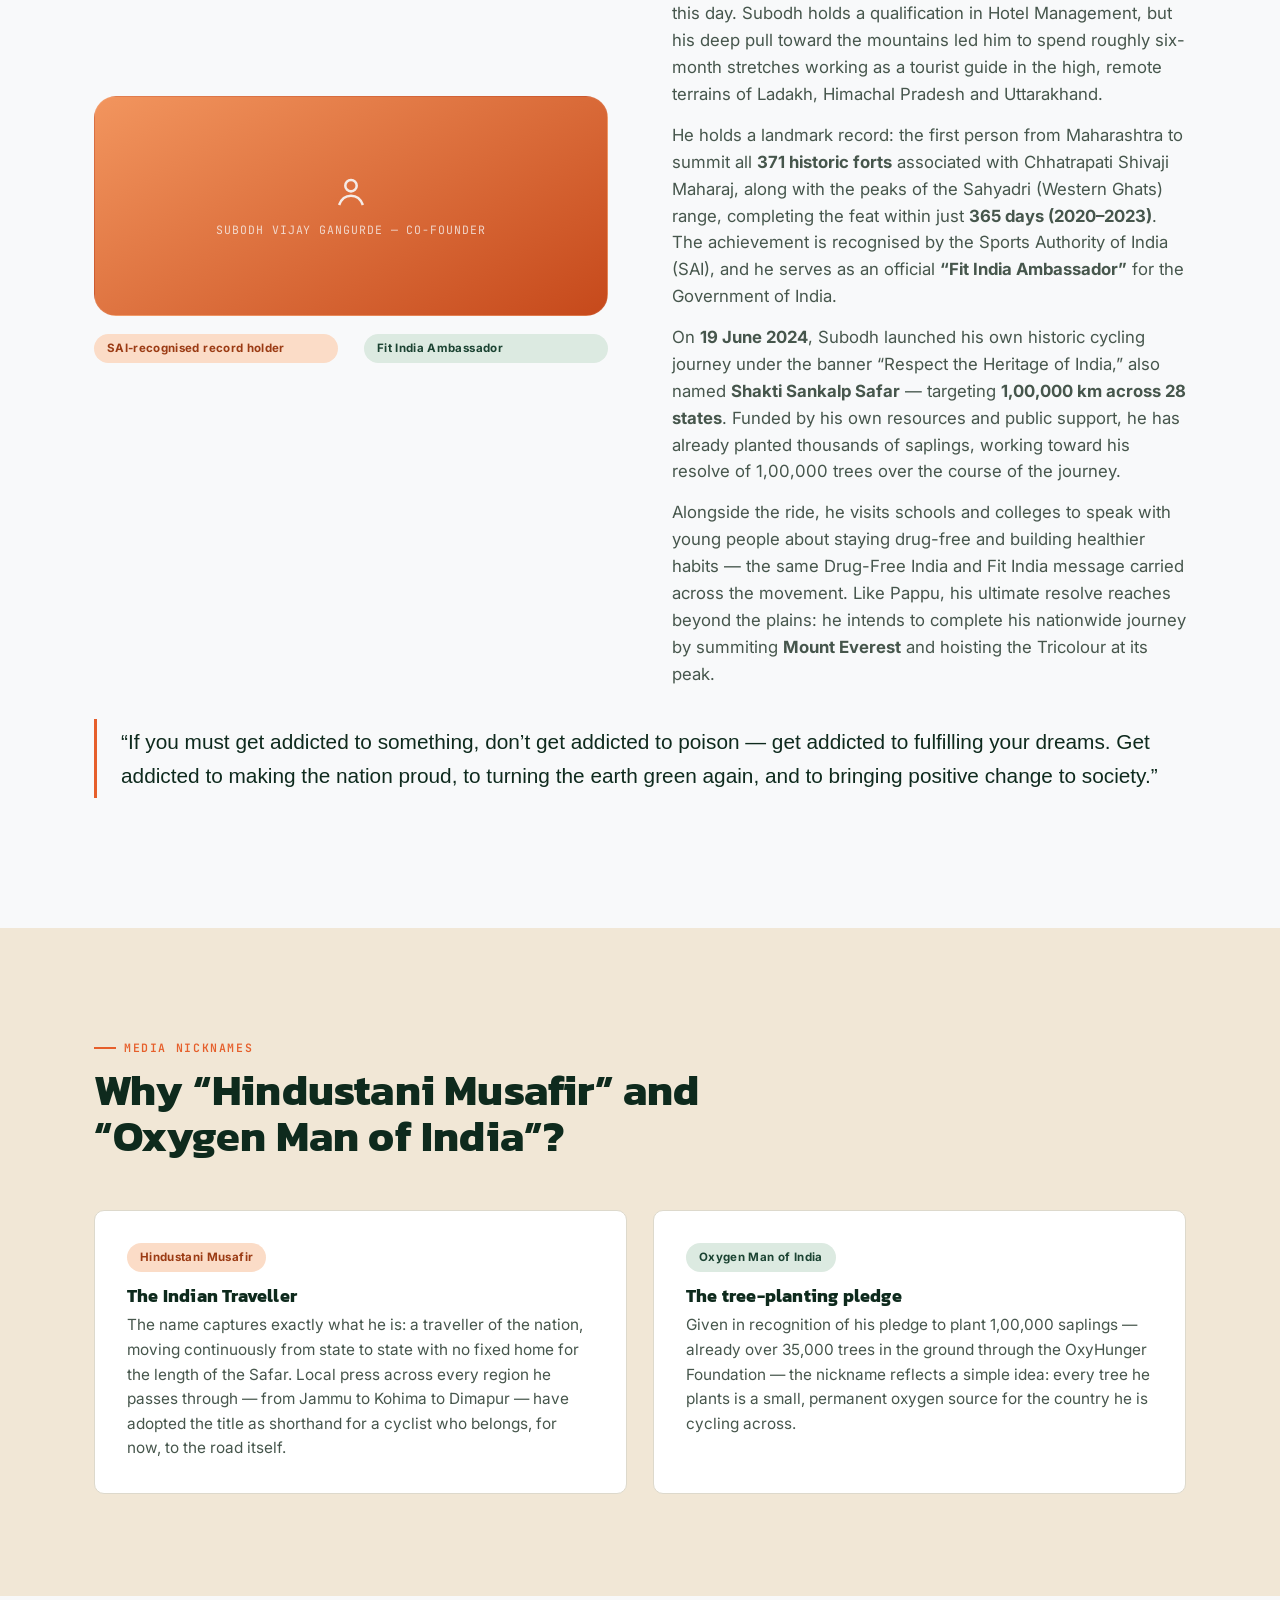
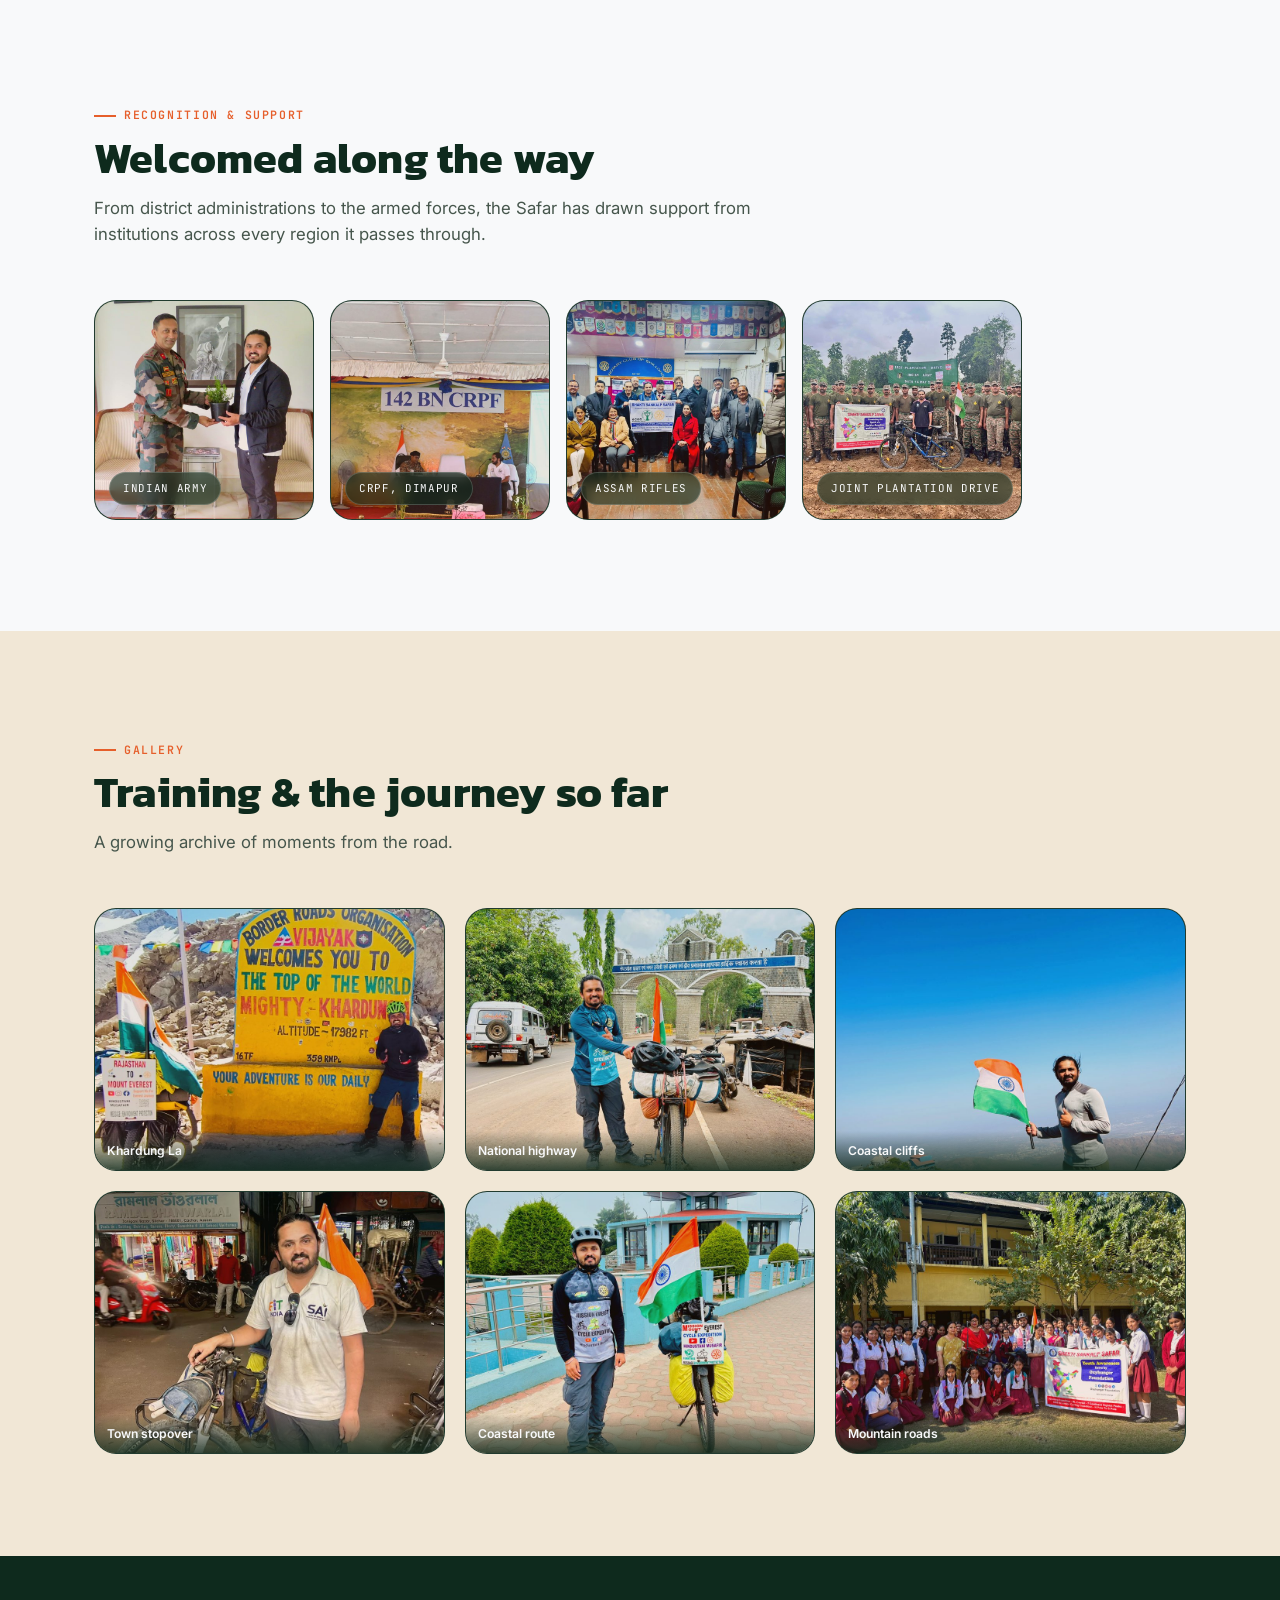
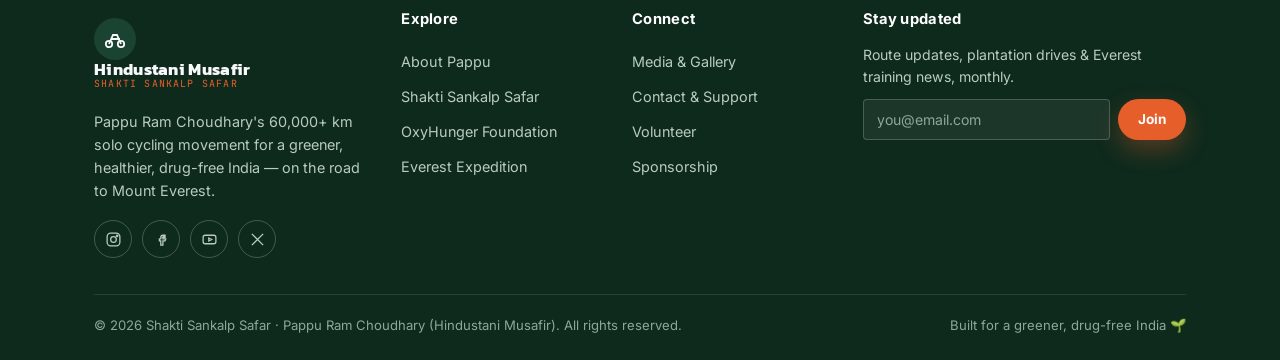
==== commit dea1b6fa: "Updated project" ====
--- a/about.html
+++ b/about.html
@@ -116,7 +116,7 @@
     </div>
   </section>
 
-  <section class="section section--saffron">
+  <section class="section">
     <div class="wrap">
       <div class="section-head">
         <span class="eyebrow">Co-Founder</span>
@@ -146,7 +146,7 @@
     </div>
   </section>
 
-  <section class="section">
+  <section class="section section--sand">
     <div class="wrap">
       <div class="section-head">
         <span class="eyebrow">Media nicknames</span>
@@ -167,7 +167,7 @@
     </div>
   </section>
 
-  <section class="section section--sand">
+  <section class="section">
     <div class="wrap">
       <div class="section-head">
         <span class="eyebrow">Recognition &amp; support</span>
@@ -183,7 +183,7 @@
     </div>
   </section>
 
-  <section class="section">
+  <section class="section section--sand">
     <div class="wrap">
       <div class="section-head">
         <span class="eyebrow">Gallery</span>
